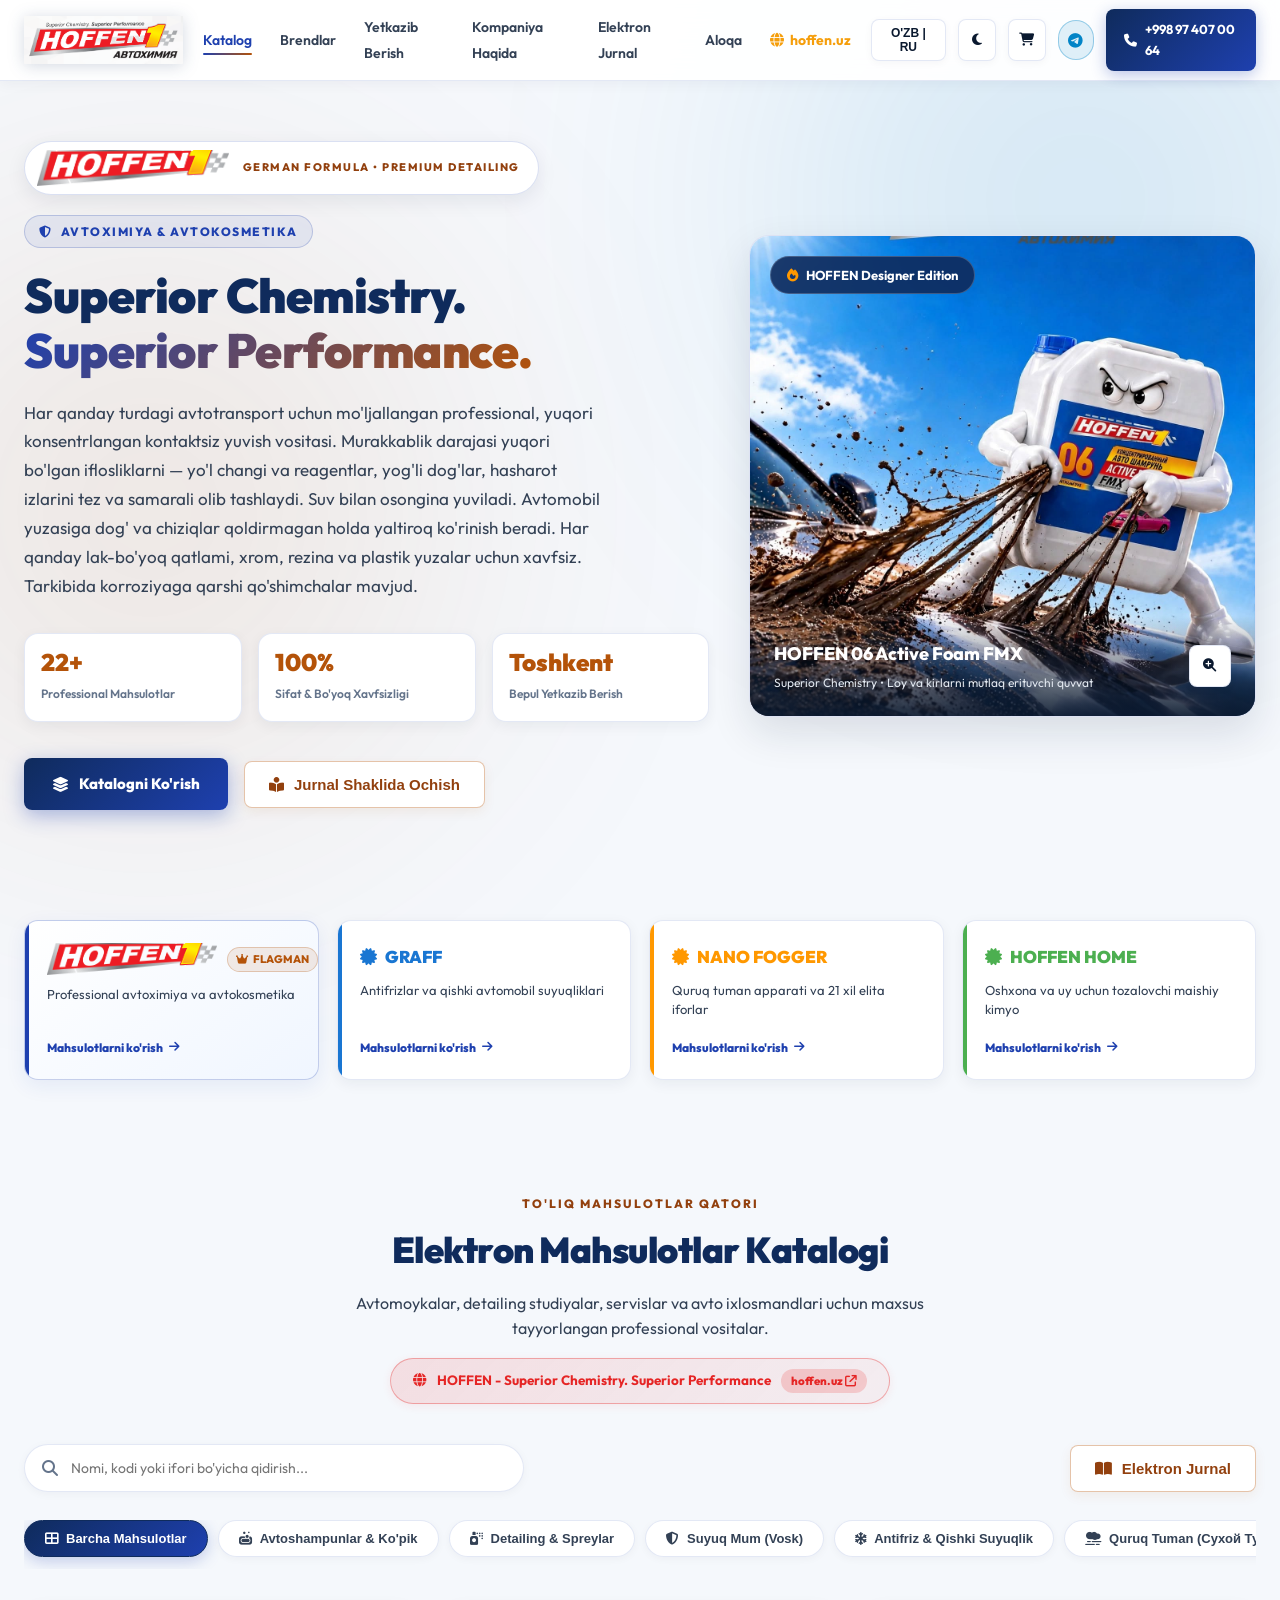
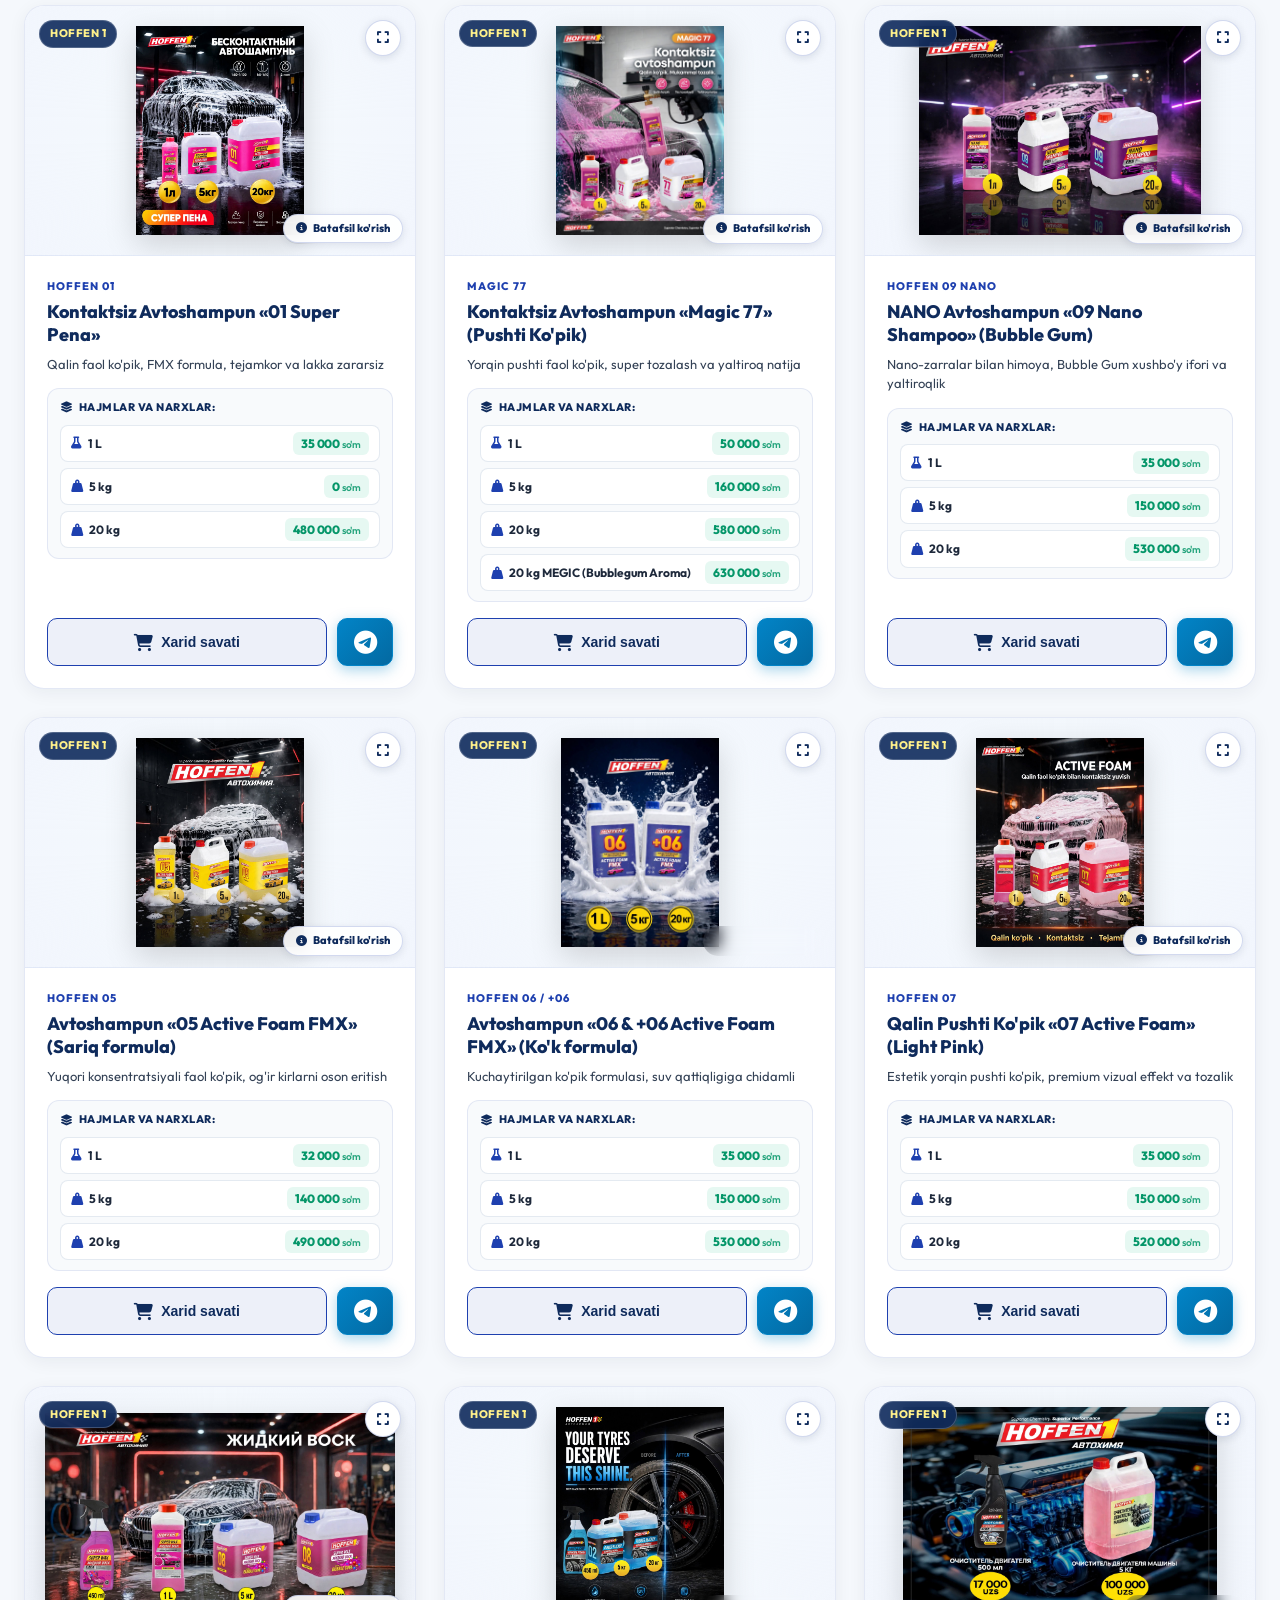
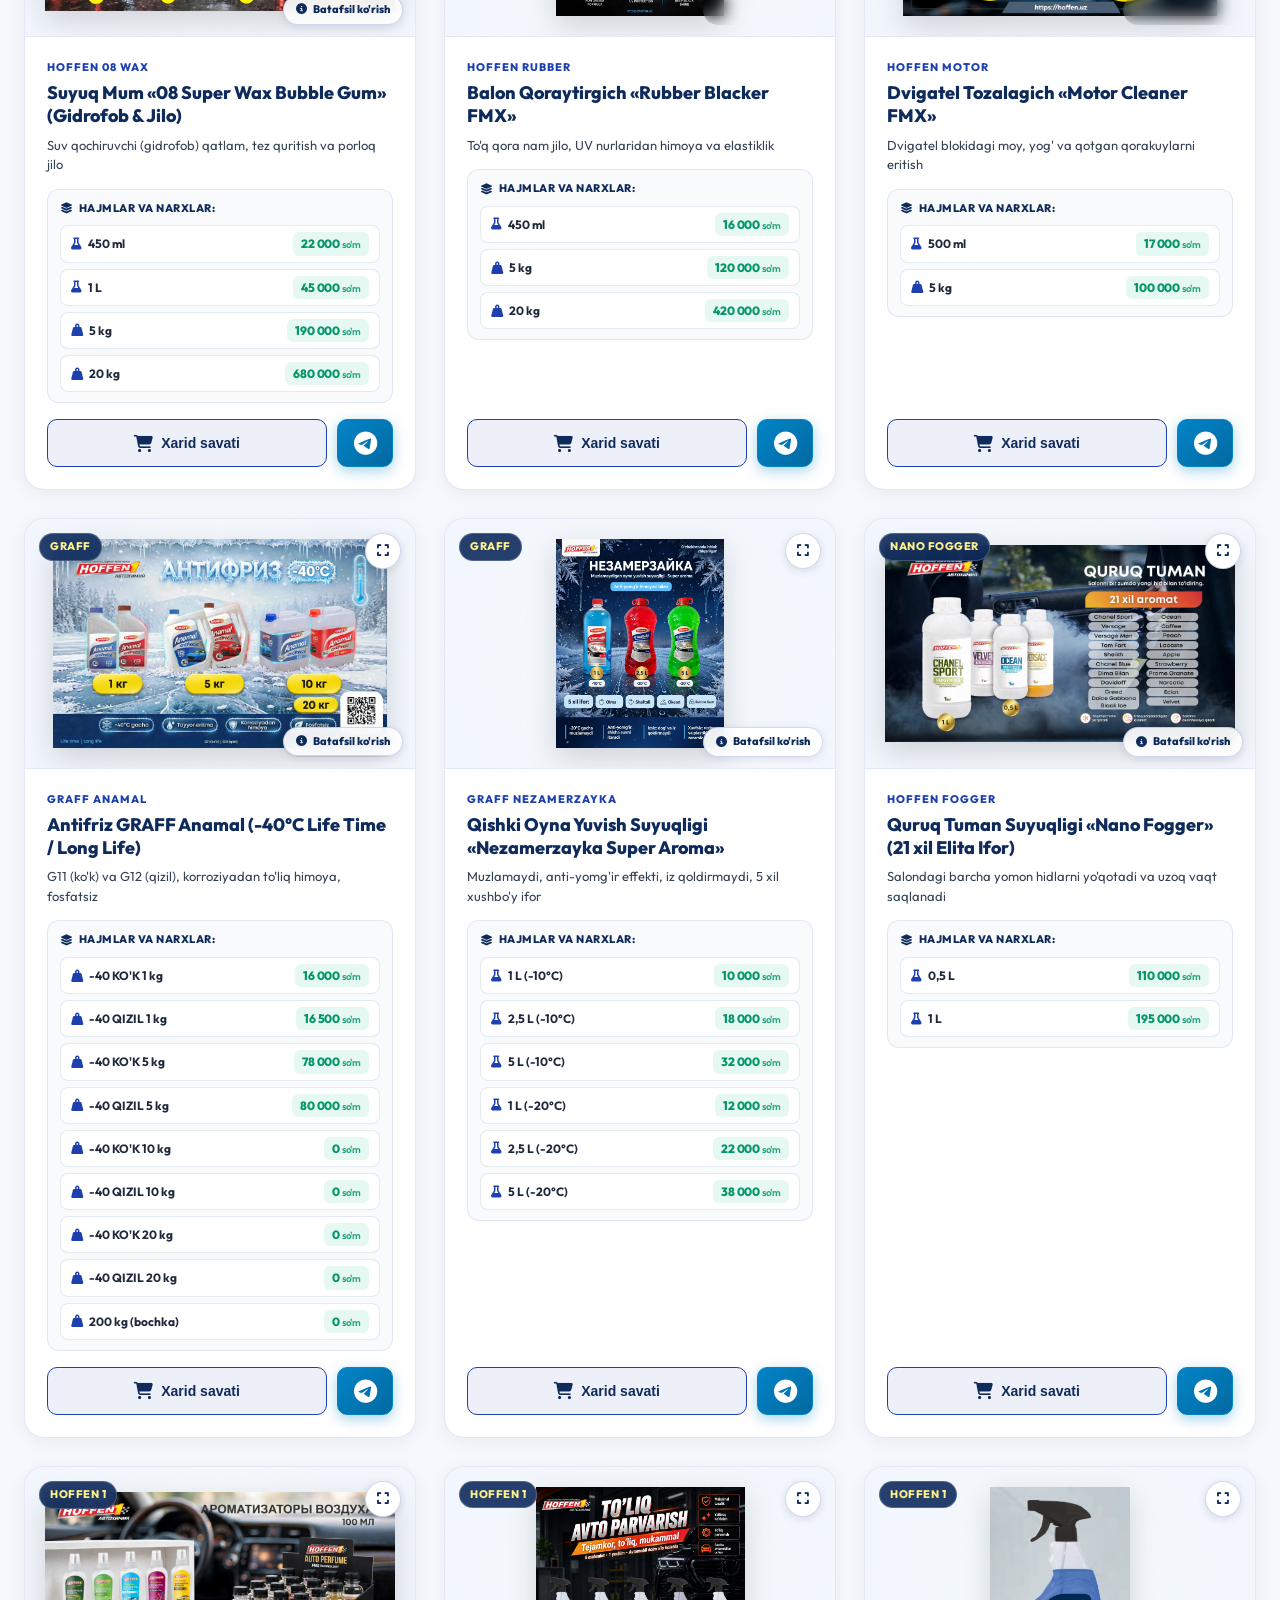
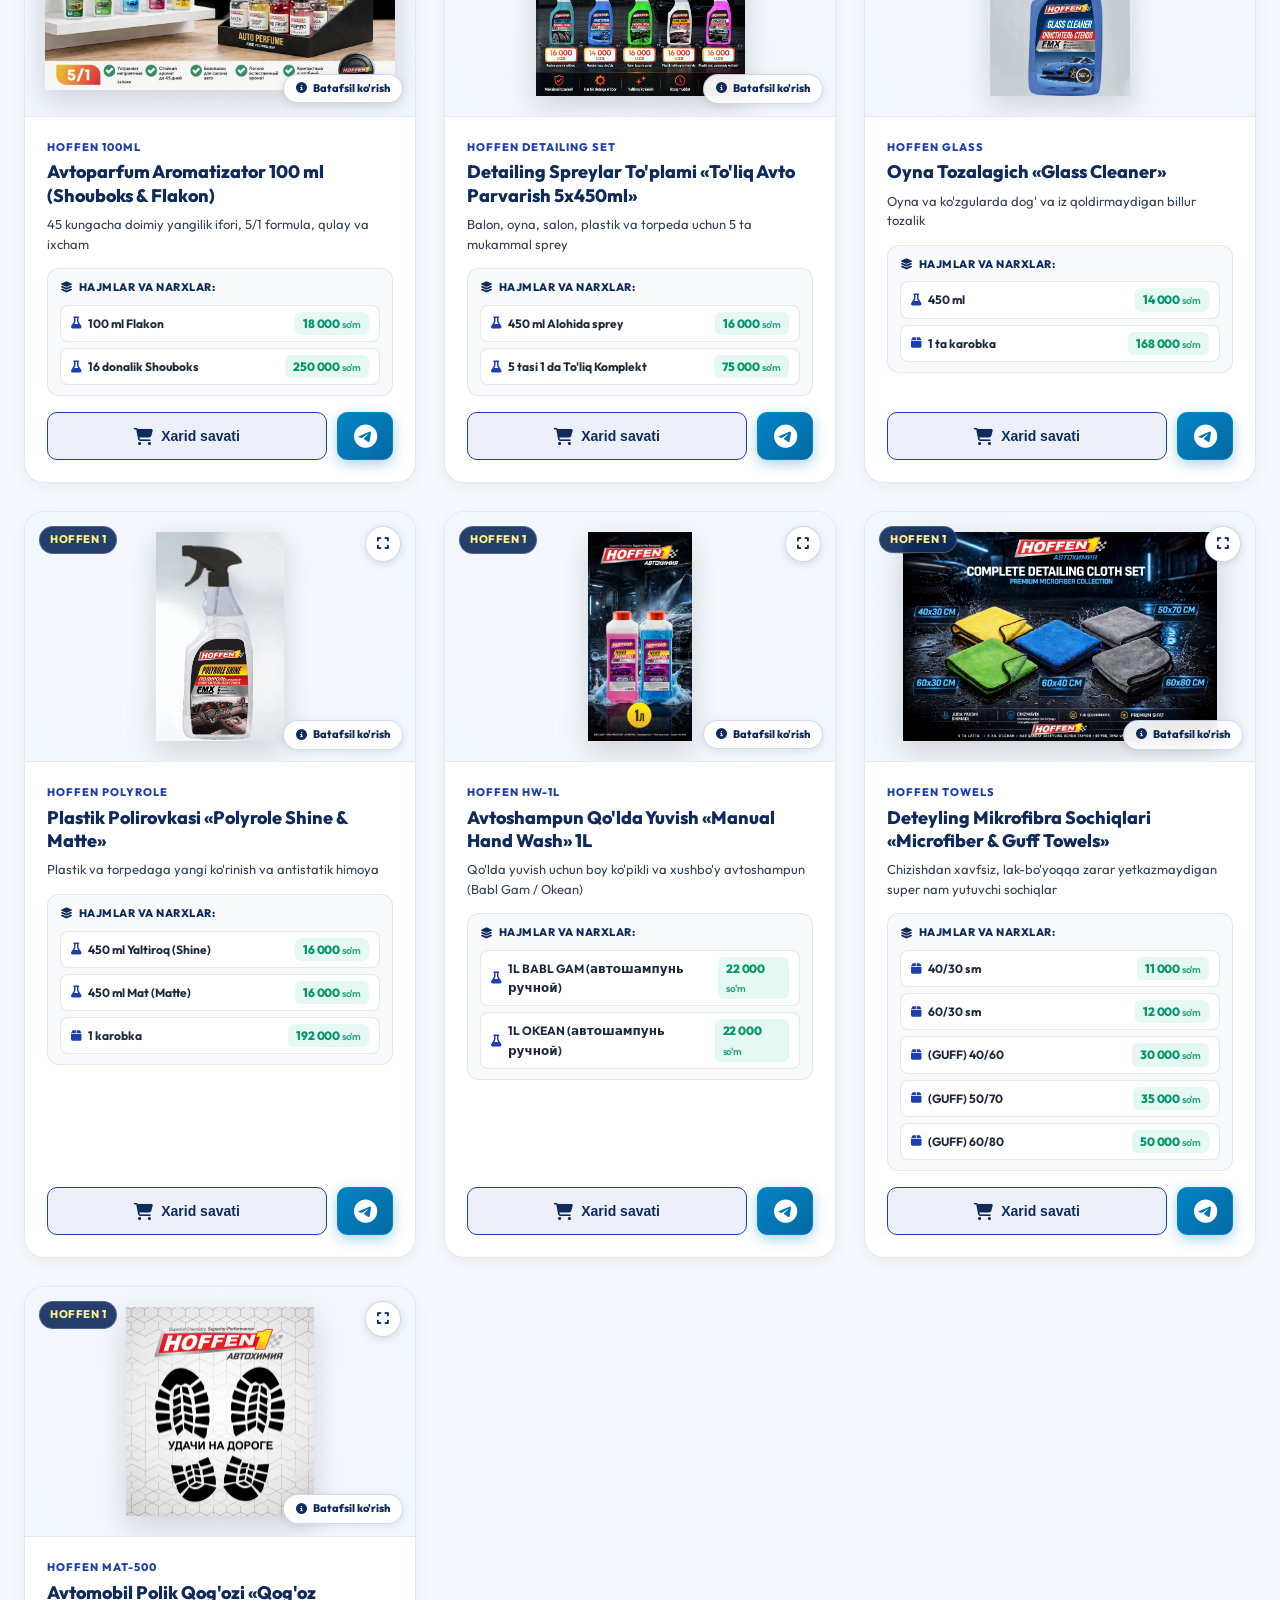
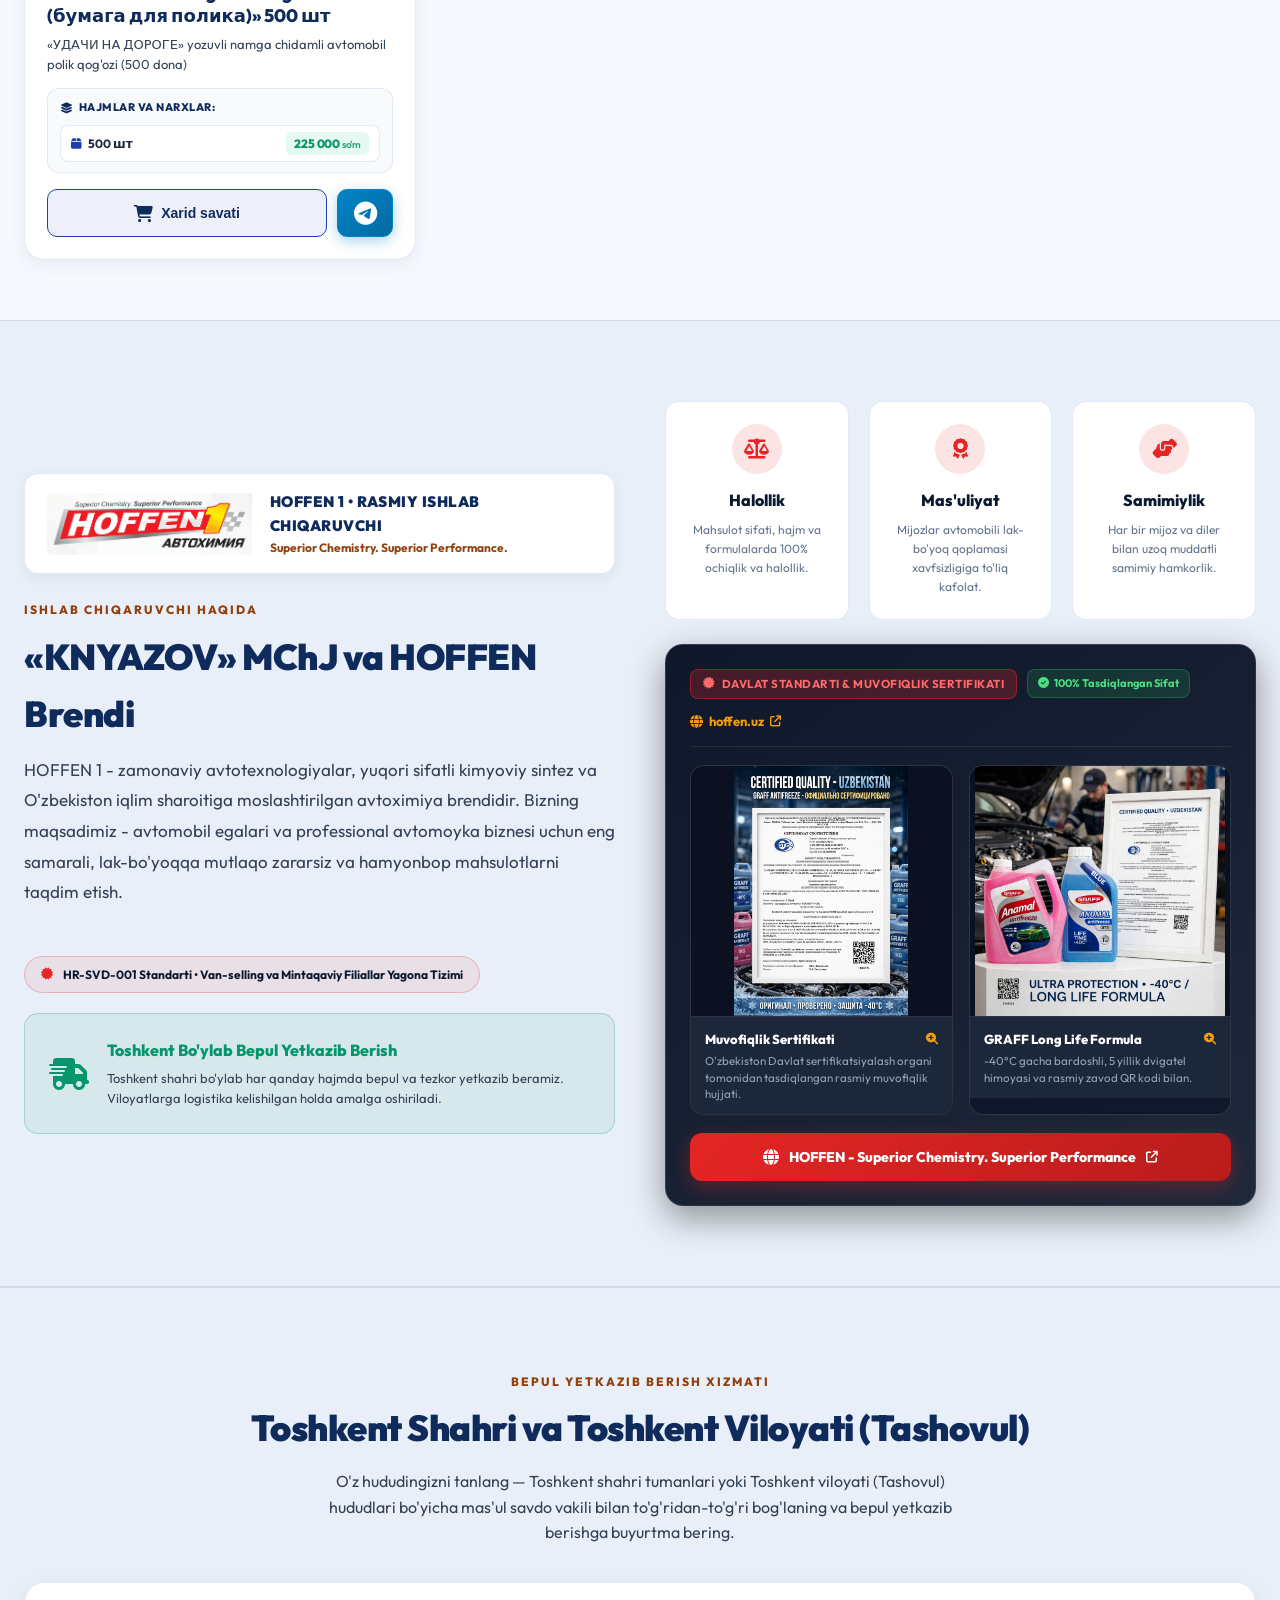
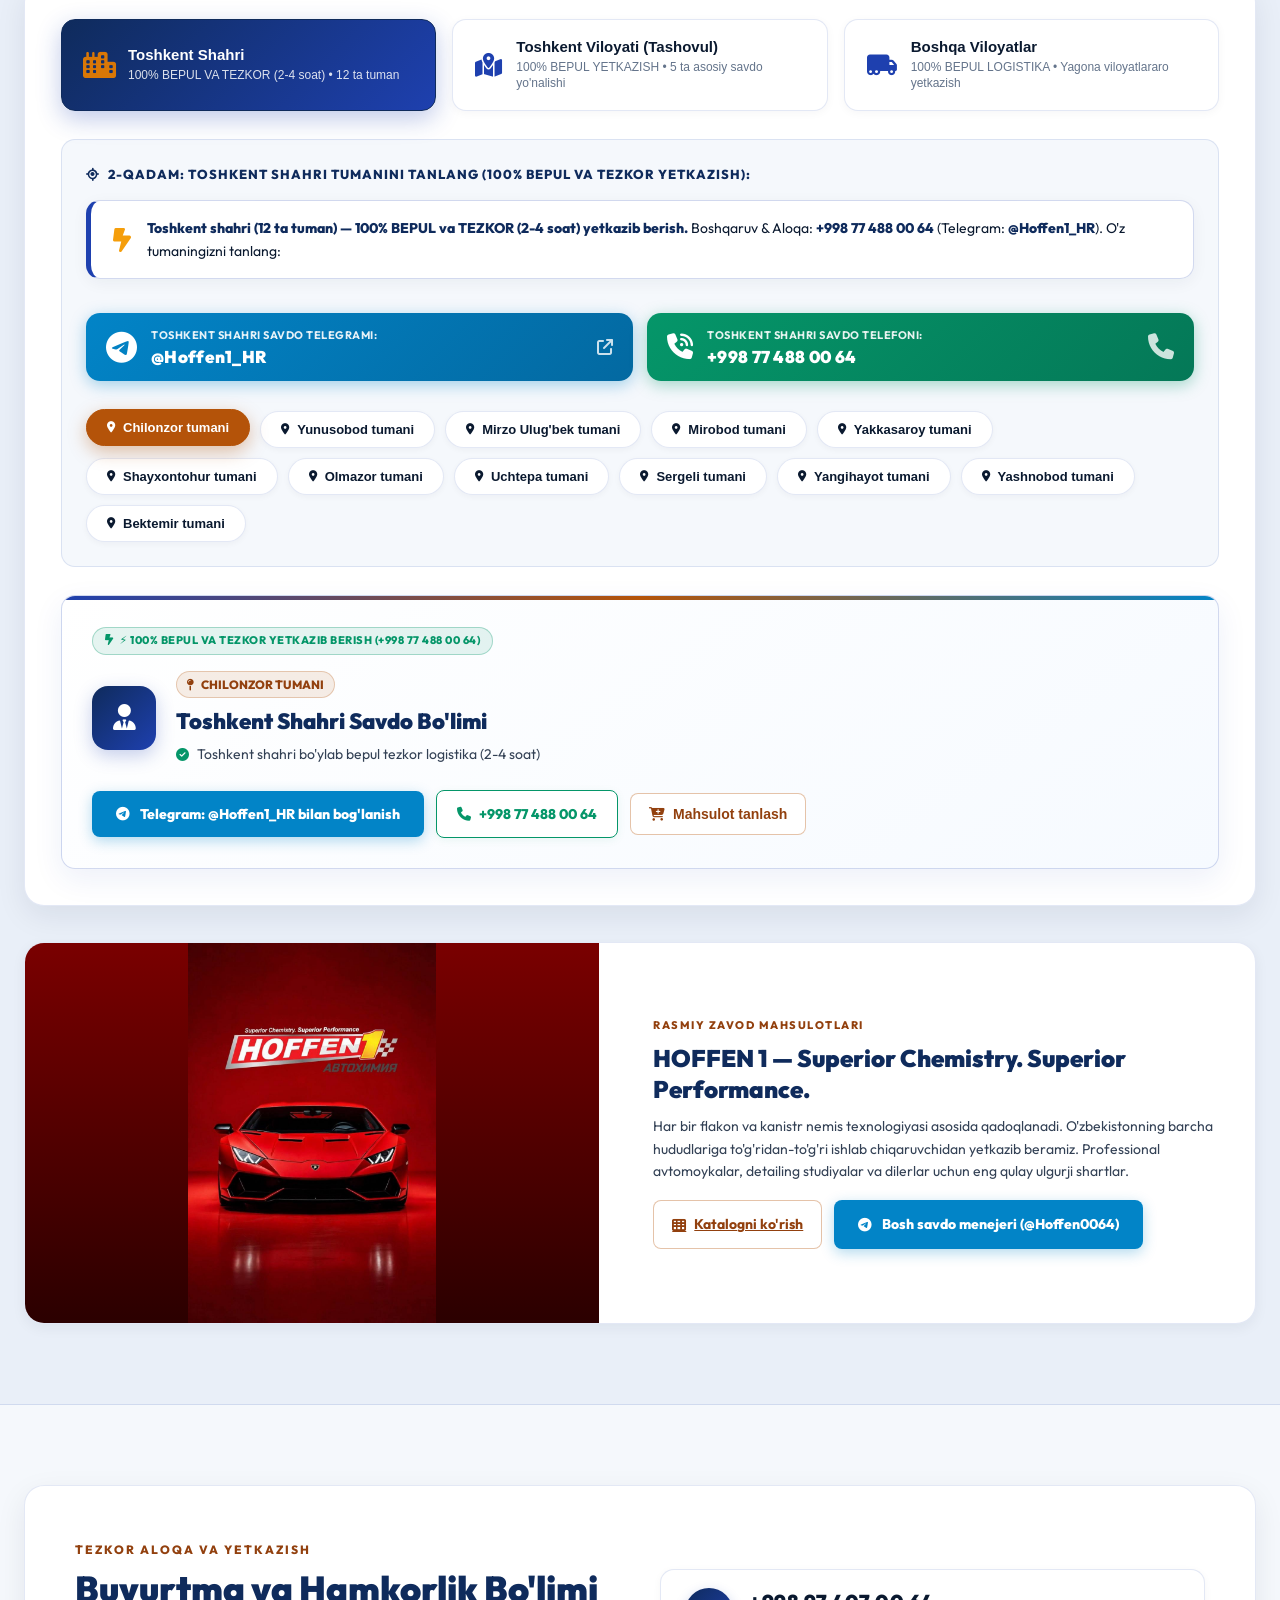
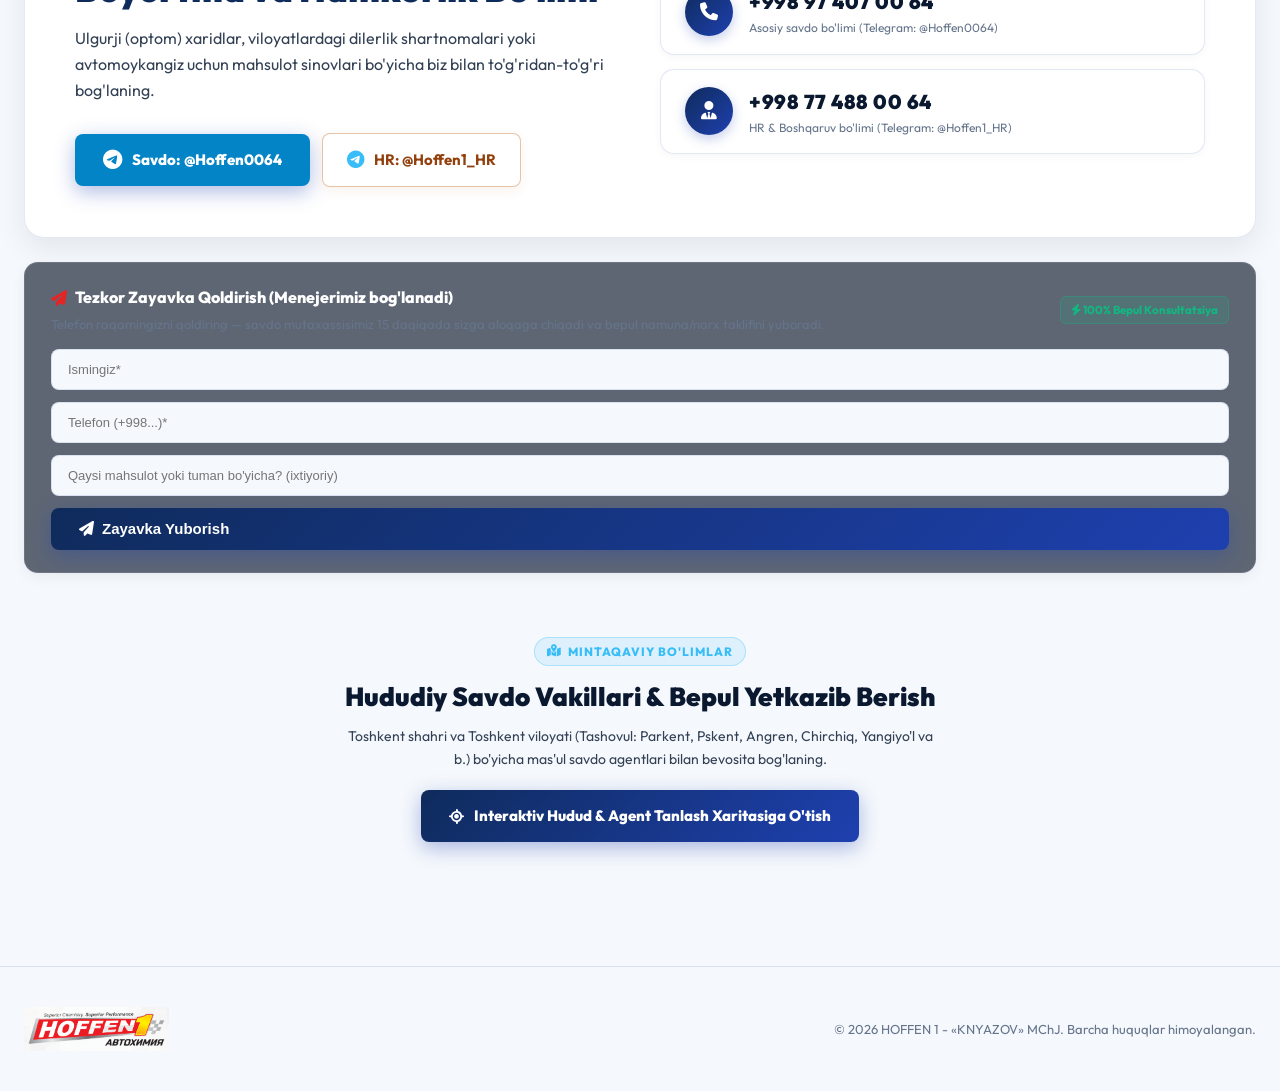
==== index.html @ ce4fcc3e "Initial commit: HOFFEN 1 Professional Avtoximiya Elektron Katalogi" ====
<!DOCTYPE html>
<html lang="uz" data-theme="light">
<head>
  <meta charset="UTF-8">
  <meta name="viewport" content="width=device-width, initial-scale=1.0">
  <title>HOFFEN 1 | Rasmiy Elektron Katalog - Avtoximiya & Detailing</title>
  <meta name="description" content="HOFFEN 1 va GRAFF professional avtoximiyalari, avtoshampunlar, detailing vositalari va aromatizatorlar rasmiy elektron katalogi. Narx-navosiz obrazets.">
  <link rel="icon" type="image/jpeg" href="assets/images/hoffen_logo_white.jpg">

  <!-- Google Fonts & Font Awesome 6 -->
  <link rel="preconnect" href="https://fonts.googleapis.com">
  <link rel="preconnect" href="https://fonts.gstatic.com" crossorigin>
  <link href="https://fonts.googleapis.com/css2?family=Outfit:wght@300;400;500;600;700;800;900&display=swap" rel="stylesheet">
  <link rel="stylesheet" href="https://cdnjs.cloudflare.com/ajax/libs/font-awesome/6.5.1/css/all.min.css">

  <!-- Custom Stylesheet -->
  <link rel="stylesheet" href="css/style.css?v=3.6">
</head>
<body>

  <!-- Background Ambient Lights -->
  <div class="ambient-glow glow-1"></div>
  <div class="ambient-glow glow-2"></div>

  <!-- ===================================================================
       HEADER & NAVIGATION
       =================================================================== -->
  <header class="main-header">
    <div class="container nav-wrap">
      
      <!-- Brand Logo (Official HOFFEN 1 Logo) -->
      <a href="#" class="brand-logo" title="HOFFEN 1 - Rasmiy Bosh Sahifa">
        <img src="assets/images/hoffen_official_logo.png" alt="HOFFEN 1 Автохимия" class="official-brand-logo-img">
      </a>

      <!-- Desktop Navigation Menu -->
      <ul class="nav-menu">
        <li><a href="#catalog" class="nav-link active" data-i18n="nav_catalog">Katalog</a></li>
        <li><a href="#brands" class="nav-link" data-i18n="nav_brands">Brendlar</a></li>
        <li><a href="#delivery" class="nav-link" data-i18n="nav_delivery">Yetkazib Berish</a></li>
        <li><a href="#company" class="nav-link" data-i18n="nav_company">Kompaniya</a></li>
        <li><a href="javascript:void(0)" class="nav-link" id="openFlipbookNavBtn" data-i18n="nav_flipbook">Elektron Jurnal</a></li>
        <li><a href="#contact" class="nav-link" data-i18n="nav_contact">Aloqa</a></li>
        <li><a href="https://hoffen.uz/" target="_blank" rel="noopener noreferrer" class="nav-link nav-link-site" title="Rasmiy Veb-Sayt"><i class="fa-solid fa-globe"></i> hoffen.uz</a></li>
      </ul>

      <!-- Action Buttons -->
      <div class="nav-actions">
        <!-- Language Switcher -->
        <button class="lang-switch-btn" id="langToggleBtn" title="Tilni almashtirish">
          O'ZB | RU
        </button>

        <!-- Theme Switcher -->
        <button class="icon-btn" id="themeToggleBtn" title="Mavzuni almashtirish">
          <i class="fa-solid fa-moon"></i>
        </button>

        <!-- Shopping Cart -->
        <button class="icon-btn" id="openCartBtn" title="Xarid savati">
          <i class="fa-solid fa-cart-shopping"></i>
          <span class="badge-count" id="cartBadge" style="display: none;">0</span>
        </button>

        <!-- Direct Telegram Quick Chat -->
        <a href="https://t.me/Hoffen0064" target="_blank" class="nav-admin-link" id="headerTgLink" style="background: rgba(2, 132, 199, 0.12); border-color: rgba(2, 132, 199, 0.35); color: #0284c7;" title="Telegram: @Hoffen0064">
          <i class="fa-brands fa-telegram"></i>
        </a>

        <!-- Quick Call Button -->
        <a href="tel:+998974070064" class="cta-btn-sm" id="headerPhoneLink">
          <i class="fa-solid fa-phone"></i>
          <span>+998 97 407 00 64</span>
        </a>
      </div>

    </div>
  </header>

  <!-- ===================================================================
       HERO SHOWCASE SECTION
       =================================================================== -->
  <section class="hero-section">
    <div class="container hero-grid">
      
      <!-- Left Content -->
      <div class="hero-content">
        <!-- Flagship Brand Logo Spotlight (HOFFEN 1 First) -->
        <div class="hero-brand-spotlight">
          <img src="assets/images/hoffen_pure_badge.png" alt="HOFFEN 1" class="hero-brand-badge-img">
          <span class="hero-brand-pill">GERMAN FORMULA &bull; PREMIUM DETAILING</span>
        </div>

        <div class="hero-tag">
          <i class="fa-solid fa-shield-halved"></i>
          <span data-i18n="hero_tag">Avtoximiya & Avtokosmetika</span>
        </div>
        <h1 class="hero-title">
          <span data-i18n="hero_title_1">Superior Chemistry.</span><br>
          <span class="text-gradient" data-i18n="hero_title_2">Superior Performance.</span>
        </h1>
        <p class="hero-desc" data-i18n="hero_desc">
          Har qanday turdagi avtotransport uchun mo'ljallangan professional, yuqori konsentrlangan kontaktsiz yuvish vositasi. Murakkablik darajasi yuqori bo'lgan iflosliklarni — yo'l changi va reagentlar, yog'li dog'lar, hasharot izlarini tez va samarali olib tashlaydi. Suv bilan osongina yuviladi. Avtomobil yuzasiga dog' va chiziqlar qoldirmagan holda yaltiroq ko'rinish beradi. Har qanday lak-bo'yoq qatlami, xrom, rezina va plastik yuzalar uchun xavfsiz. Tarkibida korroziyaga qarshi qo'shimchalar mavjud.
        </p>

        <!-- Hero Stats -->
        <div class="hero-stats">
          <div class="stat-card">
            <span class="stat-num" data-i18n="stat_1_num">22+</span>
            <span class="stat-label" data-i18n="stat_1_label">Professional Mahsulotlar</span>
          </div>
          <div class="stat-card">
            <span class="stat-num" data-i18n="stat_2_num">100%</span>
            <span class="stat-label" data-i18n="stat_2_label">Sifat & Bo'yoq Xavfsizligi</span>
          </div>
          <div class="stat-card">
            <span class="stat-num" data-i18n="stat_3_num">Toshkent</span>
            <span class="stat-label" data-i18n="stat_3_label">Bepul Yetkazib Berish</span>
          </div>
        </div>

        <!-- Hero Actions -->
        <div class="hero-actions">
          <a href="#catalog" class="btn-primary">
            <i class="fa-solid fa-layer-group"></i>
            <span data-i18n="btn_explore">Katalogni Ko'rish</span>
          </a>
          <button class="btn-secondary" id="openFlipbookHeroBtn">
            <i class="fa-solid fa-book-open-reader"></i>
            <span data-i18n="btn_flipbook">Jurnal Shaklida Ochish</span>
          </button>
        </div>
      </div>

      <!-- Right 3D Visual Stage (505 Designer Edition: HOFFEN loylarni tortib turgan flagman) -->
      <div class="hero-stage" onclick="openDetailModal('shampoo-06-active-foam')" style="cursor: pointer;" title="HOFFEN 06 Active Foam - Batafsil ko'rish">
        <span class="hero-stage-badge">
          <i class="fa-solid fa-fire" style="color: #ff9800;"></i> HOFFEN Designer Edition
        </span>
        <img src="assets/images/hoffen_hero_designer_505.jpg" alt="HOFFEN 06 Active Foam - Loy va Kirlarni Tortuvchi Kuch" class="hero-stage-img">
        <div class="hero-stage-bottom">
          <div>
            <div class="stage-title" data-i18n="stage_title">HOFFEN 06 Active Foam FMX</div>
            <div class="stage-sub" data-i18n="stage_sub">Superior Chemistry • Loy va kirlarni mutlaq erituvchi quvvat</div>
          </div>
          <button class="icon-btn" onclick="event.stopPropagation(); openDetailModal('shampoo-06-active-foam')" title="Ko'rish">
            <i class="fa-solid fa-magnifying-glass-plus"></i>
          </button>
        </div>
      </div>

    </div>
  </section>

  <!-- ===================================================================
       SUB-BRANDS / ECOSYSTEM SECTION
       =================================================================== -->
  <section class="brands-section" id="brands">
    <div class="container">
      <div class="brands-grid" id="brandsGrid">
        <!-- Injected via JavaScript -->
      </div>
    </div>
  </section>

  <!-- ===================================================================
       CATALOG SECTION (SEARCH, FILTERS & CARDS)
       =================================================================== -->
  <section class="catalog-section" id="catalog">
    <div class="container">
      
      <!-- Section Heading -->
      <div class="section-head">
        <span class="section-tag" data-i18n="section_catalog_tag">To'liq Mahsulotlar Qatori</span>
        <h2 class="section-title" data-i18n="section_catalog_title">Elektron Mahsulotlar Katalogi</h2>
        <p class="section-desc" data-i18n="section_catalog_desc">
          Avtomoykalar, detailing studiyalar, servislar va avto ixlosmandlari uchun maxsus tayyorlangan professional vositalar.
        </p>
        <div style="margin-top: 16px;">
          <a href="https://hoffen.uz/" target="_blank" rel="noopener noreferrer" class="catalog-brand-site-btn" title="HOFFEN Rasmiy Veb-Saytiga o'tish">
            <i class="fa-solid fa-globe"></i>
            <span>HOFFEN - Superior Chemistry. Superior Performance</span>
            <span class="site-tag-pill">hoffen.uz <i class="fa-solid fa-arrow-up-right-from-square"></i></span>
          </a>
        </div>
      </div>

      <!-- Search & Controls Toolbar -->
      <div class="catalog-toolbar">
        <div class="search-wrap">
          <i class="fa-solid fa-magnifying-glass search-icon"></i>
          <input type="text" id="searchInput" class="search-input" placeholder="Mahsulot nomi, kodi yoki ifori bo'yicha qidirish...">
          <button id="searchClear" class="search-clear"><i class="fa-solid fa-xmark"></i></button>
        </div>
        
        <div class="toolbar-actions">
          <button class="btn-secondary" onclick="document.getElementById('openFlipbookHeroBtn').click()">
            <i class="fa-solid fa-book-open"></i>
            <span data-i18n="nav_flipbook">Elektron Jurnal</span>
          </button>
        </div>
      </div>

      <!-- Category Filter Pills -->
      <div class="categories-wrap" id="categoriesWrap">
        <!-- Injected via JavaScript -->
      </div>

      <!-- Product Cards Grid -->
      <div class="products-grid" id="productsGrid">
        <!-- Injected via JavaScript -->
      </div>

    </div>
  </section>

  <!-- ===================================================================
       ABOUT COMPANY & VALUES
       =================================================================== -->
  <section class="company-section" id="company">
    <div class="container">
      <div class="company-grid">
        
        <!-- Left Text -->
        <div>
          <!-- Official Manufacturer Emblem Banner -->
          <div class="company-logo-showcase" style="margin-bottom: 22px; background: #ffffff; padding: 16px 22px; border-radius: var(--radius-md); border: 1.5px solid var(--border-color); display: flex; align-items: center; gap: 18px; box-shadow: var(--shadow-sm);">
            <img src="assets/images/hoffen_official_logo.png" alt="HOFFEN 1 Official Logo" style="height: 62px; width: auto; object-fit: contain;">
            <div>
              <div style="font-size: 15px; font-weight: 900; color: var(--accent-blue-deep); letter-spacing: 0.5px;">HOFFEN 1 • RASMIY ISHLAB CHIQARUVCHI</div>
              <div style="font-size: 12px; color: var(--accent-brown); font-weight: 700;">Superior Chemistry. Superior Performance.</div>
            </div>
          </div>

          <span class="section-tag" data-i18n="company_tag">Ishlab Chiqaruvchi Haqida</span>
          <h2 class="section-title" data-i18n="company_title">«KNYAZOV» MChJ va HOFFEN Brendi</h2>
          <p class="company-lead" data-i18n="company_lead">
            HOFFEN 1 - zamonaviy nemis va xalqaro kimyo formulalari (FMX Technology) asosida O'zbekistonda ishlab chiqariluvchi professional avtoximiya va avtokosmetika brendidir. Bosh direktor Knyazov R.Sh. boshchiligidagi jamoamiz Respublika bo'yicha yagona Van-selling va sifat standarti (HR-SVD-001) asosida barcha viloyat filiallarida faoliyat yuritadi.
          </p>
          
          <div class="company-standard-badge">
            <i class="fa-solid fa-certificate"></i>
            <span>HR-SVD-001 Standarti • Van-selling va Mintaqaviy Filiallar Yagona Tizimi</span>
          </div>

          <div class="delivery-box" style="margin-top: 20px;">
            <i class="fa-solid fa-truck-fast delivery-icon"></i>
            <div class="delivery-text">
              <h4 data-i18n="delivery_title">Toshkent Bo'ylab Bepul Yetkazib Berish</h4>
              <p data-i18n="delivery_desc">Toshkent shahri bo'ylab har qanday hajmda bepul va tezkor yetkazib beramiz. Viloyatlarga mintaqaviy filiallar va maxsus marshrutlar orqali yetkaziladi.</p>
            </div>
          </div>
        </div>

        <!-- Right Values & Authentic User Photos -->
        <div>
          <div class="values-grid">
            <div class="value-card">
              <div class="value-icon"><i class="fa-solid fa-scale-balanced"></i></div>
              <h3 class="value-title">Halollik</h3>
              <p class="value-desc">Mahsulot sifati, hajm va formulalarda 100% ochiqlik va halollik.</p>
            </div>
            <div class="value-card">
              <div class="value-icon"><i class="fa-solid fa-award"></i></div>
              <h3 class="value-title">Mas'uliyat</h3>
              <p class="value-desc">Mijozlar avtomobili lak-bo'yoq qoplamasi xavfsizligiga to'liq kafolat.</p>
            </div>
            <div class="value-card">
              <div class="value-icon"><i class="fa-solid fa-handshake-angle"></i></div>
              <h3 class="value-title">Samimiylik</h3>
              <p class="value-desc">Har bir mijoz va diler bilan uzoq muddatli samimiy hamkorlik.</p>
            </div>
          </div>

          <!-- Rasmiy Muvofiqlik Sertifikati va Antifriz Showcase Bloki (07-papka) -->
          <div class="hoffen-cert-showcase-card">
            <div style="display: flex; align-items: center; justify-content: space-between; flex-wrap: wrap; gap: 12px; margin-bottom: 18px; border-bottom: 1px solid rgba(255,255,255,0.08); padding-bottom: 14px;">
              <div style="display: flex; align-items: center; gap: 10px; flex-wrap: wrap;">
                <span style="display: inline-flex; align-items: center; gap: 6px; padding: 5px 12px; background: rgba(229,37,37,0.25); border: 1px solid rgba(229,37,37,0.5); color: #ff6b6b; font-size: 11.5px; font-weight: 700; border-radius: 8px; text-transform: uppercase; letter-spacing: 0.5px;">
                  <i class="fa-solid fa-certificate"></i> Davlat Standarti & Muvofiqlik Sertifikati
                </span>
                <span style="display: inline-flex; align-items: center; gap: 5px; padding: 5px 10px; background: rgba(34,197,94,0.15); border: 1px solid rgba(34,197,94,0.3); color: #4ade80; font-size: 11px; font-weight: 700; border-radius: 8px;">
                  <i class="fa-solid fa-circle-check"></i> 100% Tasdiqlangan Sifat
                </span>
              </div>
              <a href="https://hoffen.uz/" target="_blank" rel="noopener noreferrer" style="display: inline-flex; align-items: center; gap: 6px; color: var(--accent-yellow); font-size: 13px; font-weight: 700; text-decoration: none;">
                <i class="fa-solid fa-globe"></i> hoffen.uz <i class="fa-solid fa-arrow-up-right-from-square" style="font-size: 11px;"></i>
              </a>
            </div>

            <!-- Ikki Rasmli Grid (Sertifikat va Antifriz) -->
            <div style="display: grid; grid-template-columns: repeat(auto-fit, minmax(200px, 1fr)); gap: 16px;">
              <!-- 1. O'zbekiston Muvofiqlik Sertifikati -->
              <div class="cert-img-card" onclick="openImageLightbox('assets/images/uzbekistan_conformity_certificate_07.jpg', 'O\'zbekiston Muvofiqlik Sertifikati — HOFFEN & GRAFF')" title="Kattalashtirib ko'rish uchun bosing">
                <div style="height: 250px; overflow: hidden; display: flex; align-items: center; justify-content: center; background: #0b1120;">
                  <img src="assets/images/uzbekistan_conformity_certificate_07.jpg" alt="Uzbekistan Conformity Certificate" style="width: 100%; height: 100%; object-fit: contain; transition: transform 0.3s ease;">
                </div>
                <div style="padding: 12px 14px; background: rgba(30,41,59,0.95); border-top: 1px solid rgba(255,255,255,0.06);">
                  <div style="font-size: 13px; font-weight: 800; color: #ffffff; display: flex; align-items: center; justify-content: space-between;">
                    <span>Muvofiqlik Sertifikati</span>
                    <i class="fa-solid fa-magnifying-glass-plus" style="color: var(--accent-yellow); font-size: 12px;"></i>
                  </div>
                  <p style="font-size: 11.5px; color: #94a3b8; margin: 4px 0 0 0; line-height: 1.4;">
                    O'zbekiston Davlat sertifikatsiyalash organi tomonidan tasdiqlangan rasmiy muvofiqlik hujjati.
                  </p>
                </div>
              </div>

              <!-- 2. Antifriz GRAFF Anamal Long Life -->
              <div class="cert-img-card" onclick="openImageLightbox('assets/images/antifreeze_long_life_07.jpg', 'Antifriz GRAFF Anamal Long Life — Formula va QR Kod')" title="Kattalashtirib ko'rish uchun bosing">
                <div style="height: 250px; overflow: hidden; display: flex; align-items: center; justify-content: center; background: #0b1120;">
                  <img src="assets/images/antifreeze_long_life_07.jpg" alt="Antifriz GRAFF Anamal Long Life Formula" style="width: 100%; height: 100%; object-fit: contain; transition: transform 0.3s ease;">
                </div>
                <div style="padding: 12px 14px; background: rgba(30,41,59,0.95); border-top: 1px solid rgba(255,255,255,0.06);">
                  <div style="font-size: 13px; font-weight: 800; color: #ffffff; display: flex; align-items: center; justify-content: space-between;">
                    <span>GRAFF Long Life Formula</span>
                    <i class="fa-solid fa-magnifying-glass-plus" style="color: var(--accent-yellow); font-size: 12px;"></i>
                  </div>
                  <p style="font-size: 11.5px; color: #94a3b8; margin: 4px 0 0 0; line-height: 1.4;">
                    -40°C gacha bardoshli, 5 yillik dvigatel himoyasi va rasmiy zavod QR kodi bilan.
                  </p>
                </div>
              </div>
            </div>

            <!-- Rasmiy Sayt Havolasi -->
            <div style="margin-top: 18px; text-align: center;">
              <a href="https://hoffen.uz/" target="_blank" rel="noopener noreferrer" style="display: inline-flex; align-items: center; justify-content: center; gap: 10px; width: 100%; padding: 13px 20px; background: linear-gradient(135deg, #e52525 0%, #b91c1c 100%); color: #ffffff; font-size: 14px; font-weight: 800; border-radius: 12px; text-decoration: none; box-shadow: 0 6px 20px rgba(229,37,37,0.35); transition: all 0.3s ease;">
                <i class="fa-solid fa-globe" style="font-size: 16px;"></i>
                <span>HOFFEN - Superior Chemistry. Superior Performance</span>
                <i class="fa-solid fa-arrow-up-right-from-square" style="font-size: 12px;"></i>
              </a>
            </div>
          </div>
        </div>

      </div>
    </div>
  </section>

  <!-- ===================================================================
       BEPUL YETKAZIB BERISH & HUDUDLAR KETMA-KETLIGI (DELIVERY LOCATION SELECTOR)
       =================================================================== -->
  <section class="delivery-location-section" id="delivery">
    <div class="container">
      <div class="section-head" style="text-align: center; max-width: 820px; margin: 0 auto 36px auto;">
        <span class="section-tag" data-i18n="delivery_section_tag">
          <i class="fa-solid fa-truck-fast"></i> Bepul Yetkazib Berish Xizmati
        </span>
        <h2 class="section-title" data-i18n="delivery_section_title">
          Toshkent Shahri va Toshkent Viloyati (Tashovul)
        </h2>
        <p class="section-desc" data-i18n="delivery_section_desc">
          O'z hududingizni tanlang — Toshkent shahri tumanlari yoki Toshkent viloyati (Tashovul) hududlari bo'yicha mas'ul savdo vakili bilan to'g'ridan-to'g'ri bog'laning va bepul yetkazib berishga buyurtma bering.
        </p>
      </div>

      <!-- Interactive 3-Step Location & Agent Selector -->
      <div class="delivery-interactive-card">
        <!-- 1-Qadam: Mintaqa tanlash Tablari -->
        <div class="delivery-tabs" id="deliveryTabs">
          <button type="button" class="delivery-tab-btn active" data-region="tashkent_city">
            <i class="fa-solid fa-city"></i>
            <div>
              <span class="tab-main-title">Toshkent Shahri</span>
              <span class="tab-sub-title">100% BEPUL VA TEZKOR (2-4 soat) • 12 ta tuman</span>
            </div>
          </button>

          <button type="button" class="delivery-tab-btn" data-region="tashkent_region">
            <i class="fa-solid fa-map-location-dot"></i>
            <div>
              <span class="tab-main-title">Toshkent Viloyati (Tashovul)</span>
              <span class="tab-sub-title">100% BEPUL YETKAZISH • 5 ta asosiy savdo yo'nalishi</span>
            </div>
          </button>

          <button type="button" class="delivery-tab-btn" data-region="other_regions">
            <i class="fa-solid fa-truck-moving"></i>
            <div>
              <span class="tab-main-title">Boshqa Viloyatlar</span>
              <span class="tab-sub-title">100% BEPUL LOGISTIKA • Yagona viloyatlararo yetkazish</span>
            </div>
          </button>
        </div>

        <!-- 2-Qadam: Tuman / Hudud tanlash chipslari -->
        <div class="district-selection-wrap">
          <div class="district-step-title">
            <i class="fa-solid fa-location-crosshairs"></i>
            <span id="districtStepTitle">2-Qadam: Tuman yoki Shaharni tanlang:</span>
          </div>
          <div class="district-chips-grid" id="districtChipsGrid">
            <!-- Dynamic chips injected via JS (Chilonzor, Yunusobod... / Parkent, Pskent, Angren...) -->
          </div>
        </div>

        <!-- 3-Qadam: Tanlangan hudud va mas'ul savdo agenti kartasi -->
        <div class="district-result-panel" id="districtResultPanel">
          <!-- Dynamic agent card injected via JS -->
        </div>
      </div>

      <!-- HOFFEN 1 Flagman Showcase Banner (01 Papkadagi Yangi Rasmiy Rasm) -->
      <div class="lineup-showcase-card">
        <div style="background: linear-gradient(180deg, #7a0000 0%, #2b0000 100%); display: flex; align-items: center; justify-content: center; height: 100%; min-height: 360px; overflow: hidden; cursor: pointer;" onclick="openImageLightbox('assets/images/hoffen_lamborghini_flagship_01.jpg', 'HOFFEN 1 — Superior Chemistry. Superior Performance')" title="Kattalashtirib ko'rish">
          <img src="assets/images/hoffen_lamborghini_flagship_01.jpg" alt="HOFFEN 1 Flagman — Superior Chemistry. Superior Performance" style="max-height: 380px; width: auto; max-width: 100%; object-fit: contain; transition: transform 0.3s ease;">
        </div>
        <div class="lineup-showcase-info">
          <span class="lineup-showcase-tag">Rasmiy Zavod Mahsulotlari</span>
          <h3 class="lineup-showcase-title">HOFFEN 1 — Superior Chemistry. Superior Performance.</h3>
          <p class="lineup-showcase-desc">
            Har bir flakon va kanistr nemis texnologiyasi asosida qadoqlanadi. O'zbekistonning barcha hududlariga to'g'ridan-to'g'ri ishlab chiqaruvchidan yetkazib beramiz. Professional avtomoykalar, detailing studiyalar va dilerlar uchun eng qulay ulgurji shartlar.
          </p>
          <div style="display: flex; gap: 12px; flex-wrap: wrap;">
            <a href="#catalog" class="agent-btn-catalog">
              <i class="fa-solid fa-table-cells"></i> Katalogni ko'rish
            </a>
            <a href="https://t.me/Hoffen0064" target="_blank" class="agent-btn-tg">
              <i class="fa-brands fa-telegram"></i> Bosh savdo menejeri (@Hoffen0064)
            </a>
          </div>
        </div>
      </div>

    </div>
  </section>

  <!-- ===================================================================
       CONTACT & ORDER DESK
       =================================================================== -->
  <section class="contact-section" id="contact">
    <div class="container">
      <div class="contact-card">
        
        <div>
          <span class="section-tag" data-i18n="contact_tag">Tezkor Aloqa va Yetkazish</span>
          <h2 class="contact-title" data-i18n="contact_title">Buyurtma va Hamkorlik Bo'limi</h2>
          <p class="contact-desc" data-i18n="contact_desc">
            Ulgurji (optom) xaridlar, viloyatlardagi dilerlik shartnomalari yoki avtomoykangiz uchun mahsulot sinovlari bo'yicha biz bilan to'g'ridan-to'g'ri bog'laning.
          </p>

          <div class="hero-actions" style="display: flex; gap: 12px; flex-wrap: wrap;">
            <a href="https://t.me/Hoffen0064" target="_blank" class="btn-primary" id="headSalesTgBtn" style="background: #0284c7;">
              <i class="fa-brands fa-telegram" style="font-size: 20px;"></i>
              <span id="headSalesTgText">Savdo: @Hoffen0064</span>
            </a>
            <a href="https://t.me/Hoffen1_HR" target="_blank" class="btn-secondary" id="hrTgBtn">
              <i class="fa-brands fa-telegram" style="font-size: 18px; color: #38bdf8;"></i>
              <span id="hrTgText">HR: @Hoffen1_HR</span>
            </a>
          </div>
        </div>

        <!-- Central Phone numbers list -->
        <div class="phone-list" id="mainPhoneList">
          <a href="tel:+998974070064" class="phone-item" id="headPhoneLink">
            <div class="phone-icon-box"><i class="fa-solid fa-phone"></i></div>
            <div>
              <div class="phone-num" id="headPhoneVal">+998 97 407 00 64</div>
              <div class="phone-tag" id="headPhoneTag">Asosiy savdo bo'limi (Telegram: @Hoffen0064)</div>
            </div>
          </a>

          <a href="tel:+998774880064" class="phone-item" id="hrPhoneLink">
            <div class="phone-icon-box"><i class="fa-solid fa-user-tie"></i></div>
            <div>
              <div class="phone-num" id="hrPhoneVal">+998 77 488 00 64</div>
              <div class="phone-tag" id="hrPhoneTag">HR & Boshqaruv bo'limi (Telegram: @Hoffen1_HR)</div>
            </div>
          </a>
        </div>

      </div>

      <!-- Tezkor Zayavka Qoldirish Formasi -->
      <div class="quick-inquiry-box" style="margin-top: 24px; background: rgba(30, 41, 59, 0.7); border: 1.5px solid rgba(255, 255, 255, 0.1); border-radius: var(--radius-md); padding: 22px 26px; box-shadow: var(--shadow-sm);">
        <div style="display: flex; align-items: center; justify-content: space-between; flex-wrap: wrap; gap: 10px; margin-bottom: 14px;">
          <div>
            <h4 style="font-size: 16px; font-weight: 800; color: #fff; display: flex; align-items: center; gap: 8px;">
              <i class="fa-solid fa-paper-plane" style="color: var(--accent-red);"></i>
              <span>Tezkor Zayavka Qoldirish (Menejerimiz bog'lanadi)</span>
            </h4>
            <p style="font-size: 13px; color: var(--text-muted); margin-top: 3px;">
              Telefon raqamingizni qoldiring — savdo mutaxassisimiz 15 daqiqada sizga aloqaga chiqadi va bepul namuna/narx taklifini yuboradi.
            </p>
          </div>
          <span style="font-size: 11.5px; background: rgba(16, 185, 129, 0.15); color: #10b981; border: 1px solid rgba(16, 185, 129, 0.3); padding: 4px 10px; border-radius: 6px; font-weight: 700;">
            <i class="fa-solid fa-bolt"></i> 100% Bepul Konsultatsiya
          </span>
        </div>
        <form id="quickInquiryForm" onsubmit="handleQuickInquirySubmit(event)" style="display: grid; grid-template-columns: repeat(auto-fit, minmax(200px, 1fr)) auto; gap: 12px; align-items: center;">
          <input type="text" id="inquiryNameInput" class="cart-form-input" placeholder="Ismingiz*" required style="margin-bottom: 0;">
          <input type="tel" id="inquiryPhoneInput" class="cart-form-input" placeholder="Telefon (+998...)*" required style="margin-bottom: 0;">
          <input type="text" id="inquiryMsgInput" class="cart-form-input" placeholder="Qaysi mahsulot yoki tuman bo'yicha? (ixtiyoriy)" style="margin-bottom: 0;">
          <button type="submit" class="btn-primary" id="inquirySubmitBtn" style="white-space: nowrap; height: 42px; display: inline-flex; align-items: center; gap: 8px; cursor: pointer;">
            <i class="fa-solid fa-paper-plane"></i>
            <span>Zayavka Yuborish</span>
          </button>
        </form>
        <div id="inquirySuccessMsg" style="display: none; margin-top: 12px; padding: 10px 14px; background: rgba(16, 185, 129, 0.2); border: 1px solid #10b981; color: #a7f3d0; border-radius: 8px; font-size: 13px; font-weight: 600;">
          <i class="fa-solid fa-circle-check"></i> Rahmat! Zayavkangiz qabul qilindi. Tez orada mutaxassisimiz siz bilan bog'lanadi.
        </div>
      </div>

      <!-- ===================================================================
           REGIONAL SALES REPRESENTATIVES (HUDUDIY SAVDO VAKILLARI)
           =================================================================== -->
      <div class="regional-reps-box" style="margin-top: 36px; text-align: center; padding: 28px;">
        <div class="regional-header" style="margin-bottom: 16px;">
          <div class="regional-tag" style="margin: 0 auto 10px auto;">
            <i class="fa-solid fa-map-location-dot"></i>
            <span>Mintaqaviy Bo'limlar</span>
          </div>
          <h3 class="regional-title" style="margin-bottom: 8px;">Hududiy Savdo Vakillari & Bepul Yetkazib Berish</h3>
          <p class="regional-desc" style="max-width: 600px; margin: 0 auto 20px auto;">
            Toshkent shahri va Toshkent viloyati (Tashovul: Parkent, Pskent, Angren, Chirchiq, Yangiyo'l va b.) bo'yicha mas'ul savdo agentlari bilan bevosita bog'laning.
          </p>
          <a href="#delivery" class="btn-primary" style="display: inline-flex; align-items: center; gap: 10px; margin: 0 auto;">
            <i class="fa-solid fa-location-crosshairs"></i>
            <span>Interaktiv Hudud & Agent Tanlash Xaritasiga O'tish</span>
          </a>
        </div>

        <!-- Hidden sync container for backward-compatibility -->
        <div class="regional-grid" id="regionalGridWrap" style="display: none;"></div>
      </div>

    </div>
  </section>

  <!-- ===================================================================
       FOOTER
       =================================================================== -->
  <footer class="main-footer">
    <div class="container footer-wrap">
      <div class="brand-logo">
        <img src="assets/images/hoffen_official_logo.png" alt="HOFFEN 1" style="height: 44px; width: auto; object-fit: contain;">
      </div>

      <div class="footer-copy" data-i18n="footer_copy">
        © 2026 HOFFEN 1 - «KNYAZOV» MChJ. Barcha huquqlar himoyalangan.
        <div style="margin-top: 6px;">
          <a href="https://hoffen.uz/" target="_blank" rel="noopener noreferrer" style="color: var(--accent-red); font-weight: 700; text-decoration: none; display: inline-flex; align-items: center; gap: 6px;">
            <i class="fa-solid fa-globe"></i> HOFFEN - Superior Chemistry. Superior Performance (hoffen.uz)
          </a>
        </div>
      </div>
    </div>
  </footer>

  <!-- ===================================================================
       FLOATING ACTION BUTTON
       =================================================================== -->
  <button class="floating-order-btn" id="floatCartBtn" style="display: none;">
    <i class="fa-solid fa-cart-shopping"></i>
    <span>Xarid Savati (<span class="float-count">0</span>)</span>
  </button>


  <!-- ===================================================================
       FLIPBOOK / ELECTRONIC JOURNAL MODAL
       =================================================================== -->
  <div class="flipbook-modal" id="flipbookModal">
    <div class="flipbook-container">
      <div class="flipbook-header">
        <div class="flipbook-title">
          <img src="assets/images/hoffen_official_logo.png" alt="HOFFEN 1" style="height: 32px; width: auto; vertical-align: middle; margin-right: 8px;">
          <span data-i18n="flipbook_header">Rasmiy Katalog - Elektron Jurnal Rejimi</span>
        </div>
        <button class="icon-btn" id="closeFlipbookBtn"><i class="fa-solid fa-xmark"></i></button>
      </div>

      <div class="flipbook-body">
        <button class="flipbook-nav-btn flipbook-prev" id="flipbookPrev" aria-label="Oldingi sahifa"><i class="fa-solid fa-chevron-left"></i></button>
        <img src="assets/products/shampoo_01_super_pena_ai.jpg" alt="Catalog Page" class="flipbook-page-img" id="flipbookPageImg">
        <button class="flipbook-nav-btn flipbook-next" id="flipbookNext" aria-label="Keyingi sahifa"><i class="fa-solid fa-chevron-right"></i></button>
      </div>

      <div class="flipbook-footer">
        <div style="display: flex; align-items: center; gap: 14px; flex-wrap: wrap;">
          <span id="flipbookPageIndicator" style="font-weight: 800; font-size: 14px; color: var(--accent-yellow);">
            Sahifa 1 / 16
          </span>
          <button type="button" class="btn-primary" id="flipbookAddToCartBtn" style="padding: 7px 16px; font-size: 13px; font-weight: 700; border-radius: 8px; display: inline-flex; align-items: center; gap: 6px; cursor: pointer;">
            <i class="fa-solid fa-cart-shopping"></i>
            <span id="flipbookCartBtnText">Xarid Savatiga Qo'shish</span>
          </button>
        </div>
        <div class="flipbook-pages-strip" id="flipbookThumbStrip">
          <!-- Thumbnails injected via JS -->
        </div>
      </div>
    </div>
  </div>

  <!-- ===================================================================
       PRODUCT DETAIL LIGHTBOX MODAL
       =================================================================== -->
  <div class="detail-modal" id="detailModal">
    <div class="detail-box">
      <button class="detail-close-btn" id="detailCloseBtn"><i class="fa-solid fa-xmark"></i></button>
      <div id="detailContent">
        <!-- Injected via JS -->
      </div>
    </div>
  </div>

  <!-- ===================================================================
       VOLUME & QUANTITY SELECTOR MODAL (HAJM VA MIQDOR TANLASH MODALI)
       =================================================================== -->
  <div class="vol-select-modal" id="volSelectModal" onclick="if(event.target===this)closeVolumeSelector()">
    <div class="vol-select-card">
      <div class="vol-select-header">
        <div class="vol-select-prod-info">
          <img id="volModalImg" src="" alt="Mahsulot" class="vol-modal-thumb">
          <div>
            <span class="vol-modal-badge" id="volModalCode">HOFFEN</span>
            <h3 class="vol-modal-title" id="volModalTitle">Mahsulot nomi</h3>
          </div>
        </div>
        <button type="button" class="vol-select-close-btn" id="closeVolSelectBtn" onclick="closeVolumeSelector()" title="Yopish (Chiqish)">
          <i class="fa-solid fa-xmark"></i>
        </button>
      </div>

      <div class="vol-select-body">
        <!-- Step 1: Hajm tanlash -->
        <div class="vol-select-step">
          <div class="vol-step-label">
            <span class="step-num">1</span>
            <span>Kerakli qadoq hajmini tanlang:</span>
          </div>
          <div class="vol-options-grid" id="volOptionsGrid">
            <!-- Dynamic volume option cards injected via JS -->
          </div>
        </div>

        <!-- Step 2: Miqdori tanlash -->
        <div class="vol-select-step">
          <div class="vol-step-label">
            <span class="step-num">2</span>
            <span>Miqdorini belgilang (dona):</span>
          </div>
          <div class="vol-qty-control-row">
            <div class="vol-stepper-box">
              <button type="button" class="vol-step-btn" id="volQtyMinusBtn" onclick="changeVolSelectorQty(-1)" title="Kamaytirish">
                <i class="fa-solid fa-minus"></i>
              </button>
              <input type="number" id="volQtyInput" class="vol-qty-number-input" value="1" min="1" max="999" oninput="setVolSelectorQty(this.value)">
              <button type="button" class="vol-step-btn" id="volQtyPlusBtn" onclick="changeVolSelectorQty(1)" title="Ko'paytirish">
                <i class="fa-solid fa-plus"></i>
              </button>
            </div>
            <div class="vol-quick-presets">
              <button type="button" class="vol-preset-btn active" onclick="setVolSelectorQty(1)">1 dona</button>
              <button type="button" class="vol-preset-btn" onclick="setVolSelectorQty(2)">2 dona</button>
              <button type="button" class="vol-preset-btn" onclick="setVolSelectorQty(5)">5 dona</button>
              <button type="button" class="vol-preset-btn" onclick="setVolSelectorQty(12)">12 dona</button>
              <button type="button" class="vol-preset-btn" onclick="setVolSelectorQty(24)">24 dona</button>
            </div>
          </div>
        </div>

        <!-- Hisob-kitob xulosasi -->
        <div class="vol-calc-summary">
          <div class="vol-calc-row">
            <span class="vol-calc-label">Tanlangan hajm:</span>
            <strong id="volCalcSelectedVol" class="vol-calc-val">-</strong>
          </div>
          <div class="vol-calc-row">
            <span class="vol-calc-label">Birlik narxi:</span>
            <span id="volCalcUnitPrice" class="vol-calc-val">-</span>
          </div>
          <div class="vol-calc-row vol-calc-total-row">
            <span class="vol-calc-label">Jami summa:</span>
            <strong id="volCalcTotalPrice" class="vol-calc-total-val">0 so'm</strong>
          </div>
          <div class="vol-calc-delivery-note">
            <i class="fa-solid fa-truck-fast"></i>
            <span>Toshkent shahri va viloyatlarga 100% BEPUL yetkazib beriladi</span>
          </div>
        </div>
      </div>

      <div class="vol-select-footer">
        <button type="button" class="btn-primary" id="confirmAddToCartBtn" onclick="confirmAddToCart(true)" style="flex: 1; justify-content: center;">
          <i class="fa-solid fa-cart-plus"></i>
          <span>Xarid savatiga qo'shish</span>
        </button>
        <button type="button" class="btn-secondary" id="confirmAndOpenCartBtn" onclick="openCartDrawerDirectly()" style="justify-content: center;">
          <span>Savatni ko'rish</span>
          <i class="fa-solid fa-arrow-right"></i>
        </button>
      </div>
    </div>
  </div>

  <!-- ===================================================================
       COMMERCIAL INQUIRY / CART DRAWER MODAL
       =================================================================== -->
  <div class="cart-modal" id="cartModal">
    <div class="cart-panel">
      <div class="cart-header">
        <div class="cart-title">
          <i class="fa-solid fa-cart-shopping" style="color: var(--accent-blue-deep);"></i>
          <span data-i18n="cart_title">Xarid Savati / Buyurtma</span>
        </div>
        <button class="icon-btn" id="closeCartBtn"><i class="fa-solid fa-xmark"></i></button>
      </div>

      <div class="cart-items-wrap" id="cartItemsWrap">
        <!-- Injected via JS -->
      </div>

      <div class="cart-footer">
        <input type="text" id="orderNameInput" class="cart-form-input" placeholder="Ismingiz yoki Kompaniya nomi*">
        <input type="tel" id="orderPhoneInput" class="cart-form-input" placeholder="Telefon raqamingiz (+998...)*">
        
        <div style="display: grid; grid-template-columns: 1fr 1fr; gap: 10px; margin-bottom: 12px;">
          <div>
            <label style="font-size: 11px; font-weight: 700; color: var(--text-muted); display: block; margin-bottom: 4px;">Mintaqa:</label>
            <select id="cartRegionSelect" class="cart-form-input" style="cursor: pointer; padding: 10px 12px; margin-bottom: 0;">
              <option value="tashkent_city">Toshkent Shahri</option>
              <option value="tashkent_region">Toshkent Viloyati (Tashovul)</option>
              <option value="other_regions">Boshqa Viloyatlar</option>
            </select>
          </div>
          <div>
            <label style="font-size: 11px; font-weight: 700; color: var(--text-muted); display: block; margin-bottom: 4px;">Tuman / Hudud:</label>
            <select id="cartDistrictSelect" class="cart-form-input" style="cursor: pointer; padding: 10px 12px; margin-bottom: 0;">
              <!-- Dynamic options injected via JS -->
            </select>
          </div>
        </div>

        <div class="cart-assigned-agent-badge" id="cartAssignedAgentBadge" style="margin-bottom: 14px;">
          <i class="fa-solid fa-user-check"></i>
          <span id="cartAssignedAgentText">Mas'ul savdo vakili: <strong>Bosh Savdo Bo'limi (@Hoffen0064)</strong></span>
        </div>
        
        <button class="cart-btn-send" id="sendTelegramOrderBtn">
          <i class="fa-brands fa-telegram" style="font-size: 18px;"></i>
          <span data-i18n="btn_send_tg">Telegram orqali Xarid va Buyurtma Yuborish</span>
        </button>
      </div>
    </div>
  </div>

  <!-- ===================================================================
       TELEGRAM QUICK CONTACT PROMPT MODAL
       =================================================================== -->
  <div class="tg-prompt-modal" id="tgPromptModal" onclick="if(event.target===this)closeTgPromptModal()">
    <div class="tg-prompt-card">
      <div style="display: flex; justify-content: space-between; align-items: center; margin-bottom: 14px;">
        <div style="display: flex; align-items: center; gap: 10px;">
          <div style="width: 40px; height: 40px; border-radius: 10px; background: rgba(14, 165, 233, 0.15); border: 1px solid rgba(14, 165, 233, 0.35); color: #0ea5e9; display: flex; align-items: center; justify-content: center; font-size: 20px;">
            <i class="fa-brands fa-telegram"></i>
          </div>
          <div>
            <h3 style="font-size: 16px; font-weight: 800; margin: 0; color: var(--text-primary);">Telegram orqali bog'lanish</h3>
            <span style="font-size: 12px; color: var(--text-muted);" id="tgPromptAgentSub">Mas'ul: Bosh Savdo Menejeri</span>
          </div>
        </div>
        <button type="button" class="icon-btn" onclick="closeTgPromptModal()" style="font-size: 18px;"><i class="fa-solid fa-xmark"></i></button>
      </div>

      <p style="font-size: 13.5px; color: var(--text-secondary); margin-bottom: 16px; line-height: 1.45;">
        Sizga tezkor javob berishimiz va murojaatingiz bo'yicha bog'lanishimiz uchun telefon raqamingizni kiriting:
      </p>

      <div style="margin-bottom: 12px;">
        <label style="font-size: 12px; font-weight: 700; color: var(--text-muted); display: block; margin-bottom: 4px;">Telefon raqamingiz:*</label>
        <input type="tel" id="tgPromptPhoneInput" class="cart-form-input" placeholder="+998 90 123 45 67" style="margin-bottom: 0;">
      </div>

      <div style="margin-bottom: 18px;">
        <label style="font-size: 12px; font-weight: 700; color: var(--text-muted); display: block; margin-bottom: 4px;">Ismingiz (ixtiyoriy):</label>
        <input type="text" id="tgPromptNameInput" class="cart-form-input" placeholder="Ismingiz yoki kompaniya nomi" style="margin-bottom: 0;">
      </div>

      <div style="display: flex; flex-direction: column; gap: 8px;">
        <button type="button" class="btn-primary" onclick="submitTgPromptModal()" style="justify-content: center; padding: 12px; font-size: 14px; font-weight: 700;">
          <i class="fa-brands fa-telegram" style="font-size: 17px;"></i>
          <span>Telegram Chatni Ochish</span>
        </button>
        <button type="button" onclick="bypassTgPromptModal()" style="background: none; border: none; color: var(--text-muted); font-size: 12px; cursor: pointer; padding: 6px; text-decoration: underline;">
          Raqamsiz to'g'ridan-to'g'ri o'tish
        </button>
      </div>
    </div>
  </div>

  <!-- Scripts -->
  <script src="js/products-data.js?v=3.6"></script>
  <script src="js/app.js?v=3.6"></script>
</body>
</html>
---- css/style.css ----
/* ===================================================================
   HOFFEN 1 - Luxury Automotive Chemistry & Detailing Electronic Catalog
   =================================================================== */

:root {
  /* Luminous, Eye-Comfort Luxury Palette (Ochroq, yorqinroq, ko'k va jigarrang ranglar) */
  --bg-primary: #f5f8fc;          /* Clean luminous slate-white */
  --bg-secondary: #e9eff8;        /* Soft contrasting layer */
  --bg-card: #ffffff;             /* Pure bright luxury card surface */
  --bg-card-hover: #f9fbff;       /* Crisp interactive hover */
  --bg-glass: rgba(255, 255, 255, 0.94); /* Crystal frosted glass */
  --border-color: rgba(30, 64, 175, 0.12); /* Royal navy border */
  --border-accent: rgba(180, 83, 9, 0.35); /* Warm cognac brown border */
  
  --text-primary: #0a192f;        /* Deep rich midnight navy for crystal readability */
  --text-secondary: #334155;      /* Slate navy */
  --text-muted: #64748b;          /* Soft slate annotation */

  /* Ko'k (Royal Sapphire & Deep Blue) */
  --accent-blue: #1e40af;          /* Deep Royal Blue */
  --accent-blue-bright: #0284c7;   /* Electric Sapphire Blue */
  --accent-blue-deep: #0f2b5c;     /* Midnight Royal Navy */
  --accent-blue-bg: rgba(2, 132, 199, 0.08);
  --accent-blue-glow: rgba(30, 64, 175, 0.25);

  /* Jigarrang (Warm Cognac / Saddle Leather Brown / Amber Bronze) */
  --accent-brown: #92400e;         /* Rich Cognac / Amber Leather Brown */
  --accent-brown-light: #b45309;   /* Warm Saddle Brown */
  --accent-brown-deep: #78350f;    /* Deep Luxury Bronze */
  --accent-brown-amber: #d97706;   /* Luminous Honey Amber */
  --accent-brown-bg: rgba(180, 83, 9, 0.08);
  --accent-brown-glow: rgba(180, 83, 9, 0.25);

  /* HOFFEN Racing Accents */
  --accent-red: #e52525;          /* HOFFEN racing red */
  --accent-red-hover: #ff3333;
  --accent-red-glow: rgba(229, 37, 37, 0.25);
  --accent-yellow: #f59e0b;       /* Racing Yellow 1 */
  --accent-green: #059669;

  --gradient-blue: linear-gradient(135deg, #0f2b5c 0%, #1e40af 50%, #0284c7 100%);
  --gradient-brown: linear-gradient(135deg, #b45309 0%, #78350f 100%);
  --gradient-blue-brown: linear-gradient(135deg, #1e40af 0%, #92400e 100%);
  --gradient-card: linear-gradient(145deg, #ffffff 0%, #f8faff 100%);
  --gradient-hero-accent: linear-gradient(135deg, #1e40af 0%, #b45309 100%);

  --radius-sm: 8px;
  --radius-md: 14px;
  --radius-lg: 20px;
  --radius-full: 9999px;

  --shadow-sm: 0 4px 14px rgba(15, 30, 56, 0.06);
  --shadow-md: 0 10px 30px rgba(15, 30, 56, 0.08);
  --shadow-lg: 0 20px 45px rgba(15, 30, 56, 0.12);
  --shadow-glow: 0 8px 25px rgba(30, 64, 175, 0.18);
  
  --transition: all 0.3s cubic-bezier(0.2, 0.8, 0.2, 1);
  --font-main: 'Outfit', 'Inter', system-ui, -apple-system, sans-serif;
}

/* Dark Mode Overrides (Deep Midnight Blue & Cognac Glow) */
[data-theme="dark"] {
  --bg-primary: #0b1324;
  --bg-secondary: #121c36;
  --bg-card: #192648;
  --bg-card-hover: #21315c;
  --bg-glass: rgba(11, 19, 36, 0.92);
  --border-color: rgba(255, 255, 255, 0.12);
  --border-accent: rgba(217, 119, 6, 0.4);

  --text-primary: #f8fafc;
  --text-secondary: #cbd5e1;
  --text-muted: #94a3b8;

  --accent-brown-bg: rgba(217, 119, 6, 0.15);
  --accent-blue-bg: rgba(2, 132, 199, 0.15);

  --gradient-card: linear-gradient(145deg, #192648 0%, #131d38 100%);
  --shadow-sm: 0 4px 14px rgba(0, 0, 0, 0.35);
  --shadow-md: 0 10px 30px rgba(0, 0, 0, 0.45);
}

* {
  margin: 0;
  padding: 0;
  box-sizing: border-box;
}

html {
  scroll-behavior: smooth;
  font-size: 16px;
}

body {
  font-family: var(--font-main);
  background-color: var(--bg-primary);
  color: var(--text-primary);
  line-height: 1.6;
  overflow-x: hidden;
  transition: background-color 0.3s ease, color 0.3s ease;
}

/* Background Ambient Glows */
.ambient-glow {
  position: fixed;
  width: 600px;
  height: 600px;
  border-radius: 50%;
  pointer-events: none;
  z-index: 0;
  filter: blur(140px);
  opacity: 0.14;
}
.glow-1 {
  top: -100px;
  right: -100px;
  background: var(--accent-blue-bright);
}
.glow-2 {
  bottom: 10%;
  left: -150px;
  background: var(--accent-brown-light);
  opacity: 0.10;
}

/* Container */
.container {
  width: 100%;
  max-width: 1320px;
  margin: 0 auto;
  padding: 0 24px;
  position: relative;
  z-index: 1;
}

/* ===================================================================
   NAVIGATION & HEADER
   =================================================================== */
.main-header {
  position: sticky;
  top: 0;
  z-index: 100;
  background: var(--bg-glass);
  backdrop-filter: blur(16px);
  -webkit-backdrop-filter: blur(16px);
  border-bottom: 1px solid var(--border-color);
  box-shadow: 0 2px 14px rgba(15, 30, 56, 0.05);
  transition: var(--transition);
}

.nav-wrap {
  display: flex;
  align-items: center;
  justify-content: space-between;
  height: 80px;
  gap: 20px;
}

.brand-logo {
  display: flex;
  align-items: center;
  gap: 12px;
  text-decoration: none;
  color: var(--text-primary);
}

.official-brand-logo-img {
  height: 48px;
  width: auto;
  max-width: 260px;
  object-fit: contain;
  filter: drop-shadow(0 2px 8px rgba(15, 43, 92, 0.18));
  transition: transform 0.25s ease;
}

.brand-logo:hover .official-brand-logo-img {
  transform: scale(1.05);
}

.logo-badge {
  display: flex;
  align-items: center;
  background: #111;
  padding: 6px 14px;
  border-radius: var(--radius-sm);
  border: 1px solid rgba(255, 255, 255, 0.15);
  box-shadow: 0 4px 15px rgba(0, 0, 0, 0.4);
  transform: skewX(-10deg);
}

.logo-badge .brand-text {
  font-size: 22px;
  font-weight: 900;
  font-style: italic;
  letter-spacing: 0.5px;
  color: #fff;
  transform: skewX(10deg);
}

.logo-badge .brand-num {
  font-size: 24px;
  font-weight: 900;
  color: var(--accent-yellow);
  text-shadow: 0 0 10px rgba(255, 184, 0, 0.6);
  margin-left: 3px;
  transform: skewX(10deg);
}

.logo-badge .flag-icon {
  margin-left: 8px;
  font-size: 14px;
  color: #fff;
  transform: skewX(10deg);
}

.brand-meta {
  display: flex;
  flex-direction: column;
}

.brand-meta .title {
  font-size: 13px;
  font-weight: 800;
  letter-spacing: 2px;
  text-transform: uppercase;
  color: var(--accent-red);
}

.brand-meta .sub {
  font-size: 11px;
  color: var(--text-muted);
}

/* Nav Menu */
.nav-menu {
  display: flex;
  align-items: center;
  list-style: none;
  gap: 28px;
}

.nav-link {
  text-decoration: none;
  color: var(--text-secondary);
  font-weight: 600;
  font-size: 14px;
  transition: var(--transition);
  position: relative;
  padding: 6px 0;
}

.nav-link:hover, .nav-link.active {
  color: var(--accent-blue);
}

.nav-link::after {
  content: '';
  position: absolute;
  bottom: 0;
  left: 0;
  width: 0;
  height: 2.5px;
  background: linear-gradient(90deg, var(--accent-blue), var(--accent-brown-light));
  transition: var(--transition);
  border-radius: var(--radius-full);
}

.nav-link:hover::after, .nav-link.active::after {
  width: 100%;
}

/* Nav Actions */
.nav-actions {
  display: flex;
  align-items: center;
  gap: 12px;
}

.icon-btn {
  background: #ffffff;
  border: 1px solid var(--border-color);
  color: var(--text-primary);
  width: 42px;
  height: 42px;
  border-radius: var(--radius-sm);
  display: flex;
  align-items: center;
  justify-content: center;
  cursor: pointer;
  transition: var(--transition);
  position: relative;
  box-shadow: 0 2px 8px rgba(15, 30, 56, 0.04);
}

.icon-btn:hover {
  background: #f0f6ff;
  border-color: var(--accent-blue);
  color: var(--accent-blue);
  transform: translateY(-2px);
}

.badge-count {
  position: absolute;
  top: -5px;
  right: -5px;
  background: var(--accent-brown-light);
  color: #fff;
  font-size: 11px;
  font-weight: 800;
  width: 20px;
  height: 20px;
  border-radius: 50%;
  display: flex;
  align-items: center;
  justify-content: center;
  box-shadow: 0 0 10px rgba(180, 83, 9, 0.35);
}

.lang-switch-btn {
  padding: 6px 12px;
  font-size: 12px;
  font-weight: 700;
  border-radius: var(--radius-sm);
  background: #ffffff;
  border: 1px solid var(--border-color);
  color: var(--text-primary);
  cursor: pointer;
  box-shadow: 0 2px 8px rgba(15, 30, 56, 0.04);
  transition: var(--transition);
}

.lang-switch-btn:hover {
  background: #f0f6ff;
  border-color: var(--accent-blue);
  color: var(--accent-blue);
}

.cta-btn-sm {
  background: linear-gradient(135deg, #0f2b5c 0%, #1e40af 100%);
  color: #fff;
  border: none;
  padding: 10px 18px;
  border-radius: var(--radius-sm);
  font-weight: 700;
  font-size: 13px;
  cursor: pointer;
  display: inline-flex;
  align-items: center;
  gap: 8px;
  text-decoration: none;
  box-shadow: 0 4px 15px rgba(30, 64, 175, 0.3);
  transition: var(--transition);
}

.cta-btn-sm:hover {
  transform: translateY(-2px);
  background: linear-gradient(135deg, #1e40af 0%, #0284c7 100%);
  box-shadow: 0 6px 20px rgba(2, 132, 199, 0.4);
}

/* Mobile Toggle */
.mobile-toggle {
  display: none;
  background: transparent;
  border: none;
  color: var(--text-primary);
  font-size: 22px;
  cursor: pointer;
}

/* ===================================================================
   HERO SHOWCASE SECTION
   =================================================================== */
.hero-section {
  position: relative;
  padding: 60px 0 80px;
  overflow: hidden;
}

.hero-grid {
  display: grid;
  grid-template-columns: 1.15fr 0.85fr;
  gap: 40px;
  align-items: center;
}

.hero-brand-spotlight {
  display: inline-flex;
  align-items: center;
  gap: 14px;
  background: #ffffff;
  padding: 8px 18px 8px 12px;
  border-radius: var(--radius-full);
  border: 1.5px solid rgba(30, 64, 175, 0.16);
  box-shadow: 0 6px 20px rgba(15, 30, 56, 0.08);
  margin-bottom: 20px;
  transition: var(--transition);
}

.hero-brand-spotlight:hover {
  border-color: var(--accent-brown-light);
  transform: translateY(-2px);
  box-shadow: 0 8px 24px rgba(180, 83, 9, 0.16);
}

.hero-brand-badge-img {
  height: 36px;
  width: auto;
  object-fit: contain;
}

.hero-brand-pill {
  font-size: 11px;
  font-weight: 800;
  letter-spacing: 1.5px;
  color: var(--accent-brown);
  text-transform: uppercase;
}

.hero-tag {
  display: inline-flex;
  align-items: center;
  gap: 8px;
  padding: 6px 14px;
  border-radius: var(--radius-full);
  background: rgba(30, 64, 175, 0.08);
  border: 1px solid rgba(30, 64, 175, 0.22);
  color: var(--accent-blue);
  font-size: 12px;
  font-weight: 800;
  text-transform: uppercase;
  letter-spacing: 1.5px;
  margin-bottom: 20px;
}

.hero-title {
  font-size: 48px;
  font-weight: 900;
  line-height: 1.15;
  letter-spacing: -0.5px;
  margin-bottom: 20px;
  color: var(--accent-blue-deep);
}

.text-gradient {
  background: linear-gradient(135deg, #1e40af 0%, #b45309 100%);
  -webkit-background-clip: text;
  -webkit-text-fill-color: transparent;
}

.hero-desc {
  font-size: 17px;
  color: var(--text-secondary);
  margin-bottom: 32px;
  max-width: 580px;
  line-height: 1.7;
}

.hero-stats {
  display: grid;
  grid-template-columns: repeat(3, 1fr);
  gap: 16px;
  margin-bottom: 36px;
}

.stat-card {
  background: var(--bg-card);
  padding: 16px;
  border-radius: var(--radius-md);
  border: 1px solid var(--border-color);
  box-shadow: var(--shadow-sm);
  transition: var(--transition);
}

.stat-card:hover {
  transform: translateY(-3px);
  border-color: var(--accent-brown-light);
  box-shadow: 0 8px 20px rgba(180, 83, 9, 0.12);
}

.stat-num {
  font-size: 24px;
  font-weight: 900;
  color: var(--accent-brown-light);
  display: block;
  line-height: 1;
  margin-bottom: 6px;
}

.stat-label {
  font-size: 12px;
  color: var(--text-muted);
  font-weight: 600;
}

.hero-actions {
  display: flex;
  align-items: center;
  gap: 16px;
  flex-wrap: wrap;
}

.btn-primary {
  background: linear-gradient(135deg, #0f2b5c 0%, #1e40af 100%);
  color: #fff;
  border: none;
  padding: 14px 28px;
  border-radius: var(--radius-sm);
  font-weight: 800;
  font-size: 15px;
  cursor: pointer;
  display: inline-flex;
  align-items: center;
  gap: 10px;
  text-decoration: none;
  box-shadow: 0 6px 20px rgba(30, 64, 175, 0.35);
  transition: var(--transition);
}

.btn-primary:hover {
  transform: translateY(-2px);
  background: linear-gradient(135deg, #1e40af 0%, #0284c7 100%);
  box-shadow: 0 8px 26px rgba(2, 132, 199, 0.45);
}

.btn-secondary {
  background: #ffffff;
  border: 1.5px solid rgba(180, 83, 9, 0.35);
  color: var(--accent-brown);
  padding: 14px 24px;
  border-radius: var(--radius-sm);
  font-weight: 700;
  font-size: 15px;
  cursor: pointer;
  display: inline-flex;
  align-items: center;
  gap: 10px;
  text-decoration: none;
  transition: var(--transition);
  box-shadow: 0 4px 12px rgba(180, 83, 9, 0.08);
}

.btn-secondary:hover {
  background: #fdf8f3;
  border-color: var(--accent-brown);
  color: var(--accent-brown-deep);
  transform: translateY(-2px);
  box-shadow: 0 6px 16px rgba(180, 83, 9, 0.16);
}

/* Hero Showcase Card */
.hero-stage {
  position: relative;
  border-radius: var(--radius-lg);
  overflow: hidden;
  box-shadow: 0 16px 40px rgba(15, 30, 56, 0.12);
  border: 1.5px solid rgba(30, 64, 175, 0.15);
  background: #ffffff;
}

.hero-stage-img {
  width: 100%;
  height: 480px;
  object-fit: cover;
  display: block;
  transition: transform 0.6s ease;
}

.hero-stage:hover .hero-stage-img {
  transform: scale(1.03);
}

.hero-stage-badge {
  position: absolute;
  top: 20px;
  left: 20px;
  background: rgba(15, 43, 92, 0.90);
  backdrop-filter: blur(10px);
  padding: 8px 16px;
  border-radius: var(--radius-full);
  border: 1px solid rgba(255, 255, 255, 0.2);
  color: #fff;
  font-size: 13px;
  font-weight: 700;
  display: flex;
  align-items: center;
  gap: 8px;
  z-index: 2;
}

.hero-stage-bottom {
  position: absolute;
  bottom: 0;
  left: 0;
  right: 0;
  padding: 24px;
  background: linear-gradient(0deg, rgba(10, 25, 47, 0.92) 0%, rgba(10, 25, 47, 0) 100%);
  color: #fff;
  display: flex;
  align-items: center;
  justify-content: space-between;
  z-index: 2;
}

.stage-title {
  font-size: 18px;
  font-weight: 800;
  margin-bottom: 4px;
}

.stage-sub {
  font-size: 12px;
  color: #e2e8f0;
}

/* ===================================================================
   SUB-BRANDS / ECOSYSTEM BAR
   =================================================================== */
.brands-section {
  padding: 30px 0 50px;
}

.brands-grid {
  display: grid;
  grid-template-columns: repeat(4, 1fr);
  gap: 18px;
}

.brand-card {
  background: var(--bg-card);
  border: 1px solid var(--border-color);
  border-radius: var(--radius-md);
  padding: 22px;
  display: flex;
  flex-direction: column;
  gap: 10px;
  transition: var(--transition);
  position: relative;
  overflow: hidden;
  box-shadow: var(--shadow-sm);
  cursor: pointer;
}

.brand-card::before {
  content: '';
  position: absolute;
  top: 0;
  left: 0;
  width: 4px;
  height: 100%;
  background: var(--brand-accent, var(--accent-blue));
}

.brand-card:hover {
  transform: translateY(-4px);
  border-color: #2563eb;
  box-shadow: 0 12px 28px rgba(37, 99, 235, 0.15);
}

.brand-card-top {
  display: flex;
  align-items: center;
  justify-content: space-between;
  gap: 10px;
}

.brand-card-badge-img {
  height: 32px;
  width: auto;
  max-width: 170px;
  object-fit: contain;
}

.flagship-tag {
  display: inline-flex;
  align-items: center;
  gap: 5px;
  font-size: 11px;
  font-weight: 800;
  text-transform: uppercase;
  color: var(--accent-brown-light);
  background: rgba(180, 83, 9, 0.1);
  border: 1px solid rgba(180, 83, 9, 0.25);
  padding: 3px 8px;
  border-radius: var(--radius-full);
}

.brand-card-name {
  font-size: 17px;
  font-weight: 900;
  display: flex;
  align-items: center;
  gap: 8px;
}

.brand-card-desc {
  font-size: 13px;
  color: var(--text-secondary);
  line-height: 1.5;
}

.brand-card-nav-link {
  margin-top: auto;
  padding-top: 8px;
  display: flex;
  align-items: center;
  gap: 6px;
  font-size: 12px;
  font-weight: 800;
  color: var(--accent-blue);
  transition: gap 0.2s ease, color 0.2s ease;
}

.brand-card:hover .brand-card-nav-link {
  color: var(--accent-brown);
  gap: 10px;
}

.brand-card-flagship {
  background: linear-gradient(145deg, #ffffff 0%, #f0f6ff 100%);
  border-color: rgba(30, 64, 175, 0.25);
  box-shadow: 0 6px 20px rgba(30, 64, 175, 0.08);
}
/* ===================================================================
   CATALOG INTERFACE (CONTROLS & FILTERS)
   =================================================================== */
.catalog-section {
  padding: 60px 0;
}

.section-head {
  text-align: center;
  margin-bottom: 40px;
}

.section-tag {
  font-size: 12px;
  font-weight: 800;
  text-transform: uppercase;
  letter-spacing: 2px;
  color: var(--accent-brown);
  margin-bottom: 8px;
  display: inline-block;
}

.section-title {
  font-size: 36px;
  font-weight: 900;
  letter-spacing: -0.5px;
  margin-bottom: 12px;
  color: var(--accent-blue-deep);
}

.section-desc {
  font-size: 16px;
  color: var(--text-secondary);
  max-width: 650px;
  margin: 0 auto;
}

/* Search & Toolbar */
.catalog-toolbar {
  display: flex;
  align-items: center;
  justify-content: space-between;
  gap: 20px;
  margin-bottom: 28px;
  flex-wrap: wrap;
}

.search-wrap {
  position: relative;
  flex: 1;
  max-width: 500px;
  min-width: 280px;
}

.search-input {
  width: 100%;
  padding: 14px 20px 14px 46px;
  border-radius: var(--radius-full);
  border: 1.5px solid var(--border-color);
  background: var(--bg-card);
  color: var(--text-primary);
  font-size: 14px;
  font-family: inherit;
  outline: none;
  box-shadow: 0 2px 10px rgba(15, 30, 56, 0.04);
  transition: var(--transition);
}

.search-input:focus {
  border-color: var(--accent-blue);
  box-shadow: 0 0 15px rgba(30, 64, 175, 0.2);
}

.search-icon {
  position: absolute;
  left: 18px;
  top: 50%;
  transform: translateY(-50%);
  color: var(--text-muted);
  pointer-events: none;
}

.search-clear {
  position: absolute;
  right: 14px;
  top: 50%;
  transform: translateY(-50%);
  background: none;
  border: none;
  color: var(--text-muted);
  cursor: pointer;
  display: none;
}

.toolbar-actions {
  display: flex;
  align-items: center;
  gap: 12px;
}

/* Category Pills */
.categories-wrap {
  display: flex;
  align-items: center;
  gap: 10px;
  overflow-x: auto;
  padding-bottom: 12px;
  margin-bottom: 36px;
  scrollbar-width: thin;
}

.cat-pill {
  padding: 10px 20px;
  border-radius: var(--radius-full);
  border: 1px solid var(--border-color);
  background: var(--bg-card);
  color: var(--text-secondary);
  font-size: 13px;
  font-weight: 700;
  cursor: pointer;
  white-space: nowrap;
  display: inline-flex;
  align-items: center;
  gap: 8px;
  box-shadow: 0 2px 8px rgba(15, 30, 56, 0.04);
  transition: var(--transition);
}

.cat-pill:hover {
  background: #f0f6ff;
  color: var(--accent-blue);
  border-color: rgba(30, 64, 175, 0.3);
}

.cat-pill.active {
  background: linear-gradient(135deg, #0f2b5c 0%, #1e40af 100%);
  color: #fff;
  border-color: #0f2b5c;
  box-shadow: 0 4px 15px rgba(30, 64, 175, 0.25);
}

/* ===================================================================
   PRODUCT CARDS GRID
   =================================================================== */
.products-grid {
  display: grid;
  grid-template-columns: repeat(auto-fill, minmax(310px, 1fr));
  gap: 28px;
}

.product-card {
  background: #ffffff;
  border: 1.5px solid var(--border-color);
  border-radius: var(--radius-lg);
  overflow: hidden;
  display: flex;
  flex-direction: column;
  transition: var(--transition);
  position: relative;
  box-shadow: 0 4px 18px rgba(15, 30, 56, 0.06);
  cursor: pointer;
  user-select: none;
}

.product-card:hover {
  transform: translateY(-6px);
  border-color: #2563eb;
  box-shadow: 0 16px 36px rgba(15, 30, 56, 0.12), 0 4px 16px rgba(37, 99, 235, 0.16);
}

.card-top {
  position: relative;
  height: 250px;
  background: radial-gradient(circle at center, rgba(2, 132, 199, 0.04) 0%, rgba(241, 245, 253, 0.95) 100%);
  border-bottom: 1px solid rgba(30, 64, 175, 0.08);
  display: flex;
  align-items: center;
  justify-content: center;
  padding: 20px;
  overflow: hidden;
  cursor: pointer;
}

.product-thumb {
  max-width: 100%;
  max-height: 100%;
  object-fit: contain;
  filter: drop-shadow(0 10px 15px rgba(0, 0, 0, 0.15));
  transition: transform 0.4s ease;
  pointer-events: none;
}

.product-card:hover .product-thumb {
  transform: scale(1.08);
}

.card-badge {
  position: absolute;
  top: 14px;
  left: 14px;
  background: rgba(15, 43, 92, 0.9);
  backdrop-filter: blur(8px);
  border: 1px solid rgba(255, 255, 255, 0.2);
  padding: 4px 10px;
  border-radius: var(--radius-full);
  font-size: 11px;
  font-weight: 800;
  letter-spacing: 0.5px;
  color: #fef08a;
  z-index: 2;
  pointer-events: none;
}

.card-view-chip {
  position: absolute;
  bottom: 12px;
  right: 12px;
  background: rgba(255, 255, 255, 0.92);
  backdrop-filter: blur(8px);
  border: 1px solid rgba(30, 64, 175, 0.2);
  color: var(--accent-blue-deep);
  font-size: 11px;
  font-weight: 800;
  padding: 5px 12px;
  border-radius: 20px;
  display: flex;
  align-items: center;
  gap: 6px;
  box-shadow: 0 2px 8px rgba(15, 30, 56, 0.1);
  transition: all 0.25s ease;
  z-index: 2;
  pointer-events: none;
}

.product-card:hover .card-view-chip {
  background: #2563eb;
  color: #ffffff;
  border-color: #2563eb;
  transform: translateY(-2px);
  box-shadow: 0 4px 12px rgba(37, 99, 235, 0.3);
}

.card-zoom-btn {
  position: absolute;
  top: 14px;
  right: 14px;
  width: 36px;
  height: 36px;
  border-radius: 50%;
  background: #ffffff;
  border: 1.5px solid rgba(30, 64, 175, 0.2);
  color: var(--accent-blue-deep);
  display: flex;
  align-items: center;
  justify-content: center;
  cursor: pointer;
  opacity: 1;
  transform: scale(1);
  box-shadow: 0 2px 8px rgba(15, 30, 56, 0.12);
  transition: var(--transition);
  z-index: 3;
}

.card-zoom-btn:hover {
  background: #2563eb;
  color: #ffffff;
  border-color: #2563eb;
  transform: scale(1.1);
}

.card-body {
  padding: 22px;
  display: flex;
  flex-direction: column;
  flex: 1;
}

.card-code {
  font-size: 11px;
  font-weight: 800;
  text-transform: uppercase;
  color: var(--accent-blue);
  letter-spacing: 1px;
  margin-bottom: 4px;
}

.card-name {
  font-size: 18px;
  font-weight: 800;
  line-height: 1.3;
  margin-bottom: 8px;
  color: var(--accent-blue-deep);
}

.card-tagline {
  font-size: 13px;
  color: var(--text-secondary);
  margin-bottom: 14px;
  line-height: 1.5;
}

.card-volumes {
  display: flex;
  flex-wrap: wrap;
  gap: 6px;
  margin-bottom: 16px;
}

.vol-tag {
  background: #f1f5f9;
  border: 1px solid rgba(30, 64, 175, 0.1);
  padding: 3px 8px;
  border-radius: var(--radius-sm);
  font-size: 11px;
  font-weight: 700;
  color: var(--text-secondary);
}

.card-specs {
  background: #f8fafc;
  border: 1px solid rgba(30, 64, 175, 0.08);
  border-radius: var(--radius-sm);
  padding: 10px 12px;
  margin-bottom: 18px;
  display: flex;
  flex-direction: column;
  gap: 6px;
}

.spec-row {
  display: flex;
  justify-content: space-between;
  font-size: 12px;
}

.spec-name {
  color: var(--text-muted);
}

.spec-val {
  color: var(--text-primary);
  font-weight: 700;
}

/* Volume-Price Sequence Styles */
.card-vol-prices-seq {
  background: #f8fafc;
  border: 1px solid rgba(30, 64, 175, 0.1);
  border-radius: 12px;
  padding: 10px 12px;
  margin-bottom: 16px;
}

.vol-seq-header {
  display: flex;
  align-items: center;
  gap: 6px;
  font-size: 11px;
  font-weight: 800;
  text-transform: uppercase;
  letter-spacing: 0.5px;
  color: var(--accent-blue-deep);
  margin-bottom: 8px;
}

.vol-seq-list {
  display: flex;
  flex-direction: column;
  gap: 6px;
}

.vol-seq-item {
  display: flex;
  justify-content: space-between;
  align-items: center;
  padding: 6px 10px;
  background: #ffffff;
  border: 1px solid rgba(226, 232, 240, 0.9);
  border-radius: 8px;
  transition: all 0.2s ease;
  cursor: pointer;
}

.vol-seq-item:hover {
  border-color: var(--accent-blue);
  box-shadow: 0 2px 8px rgba(30, 64, 175, 0.08);
  transform: translateY(-1px);
}

.vol-seq-badge {
  font-size: 12px;
  font-weight: 700;
  color: #1e293b;
  display: flex;
  align-items: center;
  gap: 6px;
}

.vol-seq-badge i {
  color: var(--accent-blue);
  font-size: 12px;
}

.vol-seq-price {
  font-size: 12px;
  font-weight: 800;
  color: #059669;
  background: rgba(16, 185, 129, 0.1);
  padding: 2px 8px;
  border-radius: 6px;
  letter-spacing: -0.2px;
}

.vol-seq-price small {
  font-size: 10px;
  font-weight: 600;
  opacity: 0.85;
}

.card-footer {
  margin-top: auto;
  display: flex;
  gap: 10px;
  align-items: stretch;
}

.btn-card-inquiry {
  flex: 1;
  background: rgba(30, 64, 175, 0.08);
  border: 1.5px solid var(--accent-blue);
  color: var(--accent-blue-deep);
  padding: 10px 14px;
  border-radius: 10px;
  font-size: 14px;
  font-weight: 700;
  min-height: 48px;
  cursor: pointer;
  display: flex;
  align-items: center;
  justify-content: center;
  gap: 8px;
  transition: var(--transition);
}

.btn-card-inquiry i {
  font-size: 17px;
}

.btn-card-inquiry:hover {
  background: linear-gradient(135deg, #0f2b5c 0%, #1e40af 100%);
  color: #fff;
  border-color: #0f2b5c;
  box-shadow: 0 4px 15px rgba(30, 64, 175, 0.3);
}

.btn-card-inquiry.inquired {
  background: #10b981;
  border-color: #10b981;
  color: #ffffff;
}

.btn-card-inquiry.inquired:hover {
  background: #059669;
  border-color: #059669;
}

.btn-card-tg {
  width: 56px;
  min-width: 56px;
  min-height: 48px;
  background: linear-gradient(135deg, #0284c7 0%, #0369a1 100%);
  border: 1.5px solid #0284c7;
  color: #ffffff !important;
  border-radius: 10px;
  display: flex;
  align-items: center;
  justify-content: center;
  cursor: pointer;
  transition: all 0.25s cubic-bezier(0.16, 1, 0.3, 1);
  text-decoration: none;
  box-shadow: 0 4px 14px rgba(2, 132, 199, 0.35);
}

.btn-card-tg i {
  font-size: 24px;
  color: #ffffff;
  transition: transform 0.2s ease;
}

.btn-card-tg:hover {
  background: linear-gradient(135deg, #0369a1 0%, #075985 100%);
  border-color: #0369a1;
  transform: translateY(-2px);
  box-shadow: 0 6px 20px rgba(2, 132, 199, 0.5);
}

.btn-card-tg:hover i {
  transform: scale(1.15);
}

/* No results */
.no-results {
  grid-column: 1 / -1;
  text-align: center;
  padding: 60px 20px;
  color: var(--text-muted);
}

.no-results i {
  font-size: 48px;
  margin-bottom: 16px;
  opacity: 0.4;
}

/* ===================================================================
   FLIPBOOK / ELECTRONIC JOURNAL VIEWER MODAL
   =================================================================== */
.flipbook-modal {
  position: fixed;
  inset: 0;
  background: rgba(0, 0, 0, 0.92);
  backdrop-filter: blur(12px);
  z-index: 1000;
  display: none;
  align-items: center;
  justify-content: center;
  padding: 20px;
}

.flipbook-modal.active {
  display: flex;
}

.flipbook-container {
  width: 100%;
  max-width: 1100px;
  height: 90vh;
  display: flex;
  flex-direction: column;
  background: var(--bg-secondary);
  border-radius: var(--radius-lg);
  border: 1px solid var(--border-color);
  box-shadow: 0 25px 60px rgba(0, 0, 0, 0.8);
  overflow: hidden;
}

.flipbook-header {
  height: 60px;
  padding: 0 24px;
  display: flex;
  align-items: center;
  justify-content: space-between;
  border-bottom: 1px solid var(--border-color);
  background: var(--bg-card);
}

.flipbook-title {
  font-size: 16px;
  font-weight: 800;
  display: flex;
  align-items: center;
  gap: 10px;
}

.flipbook-body {
  flex: 1;
  position: relative;
  display: flex;
  align-items: center;
  justify-content: center;
  overflow: hidden;
  background: #000;
  padding: 20px;
}

.flipbook-page-img {
  max-width: 100%;
  max-height: 100%;
  object-fit: contain;
  box-shadow: 0 10px 40px rgba(0, 0, 0, 0.8);
  border-radius: 4px;
  transition: transform 0.3s ease;
}

.flipbook-nav-btn {
  position: absolute;
  top: 50%;
  transform: translateY(-50%);
  width: 50px;
  height: 50px;
  border-radius: 50%;
  background: rgba(0, 0, 0, 0.7);
  border: 1px solid rgba(255, 255, 255, 0.2);
  color: #fff;
  font-size: 18px;
  cursor: pointer;
  display: flex;
  align-items: center;
  justify-content: center;
  transition: var(--transition);
  z-index: 10;
}

.flipbook-nav-btn:hover {
  background: var(--accent-red);
  transform: translateY(-50%) scale(1.1);
}

.flipbook-prev {
  left: 30px;
}

.flipbook-next {
  right: 30px;
}

.flipbook-footer {
  min-height: 70px;
  height: auto;
  padding: 10px 24px;
  display: flex;
  align-items: center;
  justify-content: space-between;
  border-top: 1px solid var(--border-color);
  background: var(--bg-card);
  gap: 16px;
  flex-wrap: wrap;
}

.flipbook-pages-strip {
  display: flex;
  align-items: center;
  gap: 8px;
  overflow-x: auto;
  max-width: 55%;
  padding: 4px 0;
  scrollbar-width: thin;
}

.thumb-mini {
  width: 46px;
  height: 46px;
  border-radius: 6px;
  border: 2px solid transparent;
  cursor: pointer;
  object-fit: cover;
  opacity: 0.65;
  transition: var(--transition);
  flex-shrink: 0;
}

.thumb-mini.active, .thumb-mini:hover {
  opacity: 1;
  border-color: var(--accent-yellow);
  box-shadow: 0 0 10px rgba(245, 158, 11, 0.4);
  transform: scale(1.08);
}

/* ===================================================================
   PRODUCT DETAIL / LIGHTBOX MODAL
   =================================================================== */
.detail-modal {
  position: fixed;
  inset: 0;
  background: rgba(10, 25, 47, 0.85);
  backdrop-filter: blur(12px);
  z-index: 1000;
  display: none;
  align-items: center;
  justify-content: center;
  padding: 24px;
}

.detail-modal.active {
  display: flex;
}

.detail-box {
  background: #ffffff;
  border-radius: var(--radius-lg);
  border: 1.5px solid var(--border-color);
  max-width: 900px;
  width: 100%;
  max-height: 90vh;
  overflow-y: auto;
  position: relative;
  box-shadow: 0 25px 60px rgba(15, 30, 56, 0.35);
  color: var(--text-primary);
}

.detail-close-btn {
  position: absolute;
  top: 18px;
  right: 18px;
  width: 38px;
  height: 38px;
  border-radius: 50%;
  background: #f1f5f9;
  border: 1px solid var(--border-color);
  color: var(--text-primary);
  cursor: pointer;
  display: flex;
  align-items: center;
  justify-content: center;
  z-index: 10;
  transition: var(--transition);
  font-size: 16px;
}

.detail-close-btn:hover {
  background: var(--accent-red);
  color: #fff;
  border-color: var(--accent-red);
}

.detail-grid {
  display: grid;
  grid-template-columns: 1fr 1.2fr;
  gap: 30px;
  padding: 36px;
}

@media (max-width: 768px) {
  .detail-grid {
    grid-template-columns: 1fr;
    padding: 24px 20px;
    gap: 20px;
  }
}

.detail-img-wrap {
  display: flex;
  align-items: center;
  justify-content: center;
  background: radial-gradient(circle, rgba(2, 132, 199, 0.04) 0%, rgba(241, 245, 253, 0.95) 100%);
  border-radius: var(--radius-md);
  padding: 20px;
  border: 1px solid var(--border-color);
}

.detail-img {
  max-width: 100%;
  max-height: 380px;
  object-fit: contain;
  filter: drop-shadow(0 15px 25px rgba(0, 0, 0, 0.15));
}

.detail-info {
  display: flex;
  flex-direction: column;
}

.detail-badge {
  display: inline-block;
  background: rgba(30, 64, 175, 0.1);
  color: var(--accent-blue);
  border: 1px solid rgba(30, 64, 175, 0.2);
  padding: 4px 10px;
  border-radius: var(--radius-full);
  font-size: 12px;
  font-weight: 800;
  width: fit-content;
  margin-bottom: 8px;
}

.detail-title {
  font-size: 26px;
  font-weight: 900;
  margin-bottom: 12px;
  line-height: 1.25;
  color: var(--accent-blue-deep);
}

.detail-desc {
  font-size: 14px;
  color: var(--text-secondary);
  line-height: 1.7;
  margin-bottom: 20px;
}

.detail-specs-table {
  width: 100%;
  margin-bottom: 24px;
  border-collapse: collapse;
}

.detail-specs-table td {
  padding: 8px 12px;
  font-size: 13px;
  border-bottom: 1px solid var(--border-color);
}

.detail-specs-table td:first-child {
  color: var(--text-muted);
  width: 40%;
}

.detail-specs-table td:last-child {
  font-weight: 700;
  color: var(--text-primary);
}

/* ===================================================================
   INQUIRY CART / COMMERCIAL PROPOSAL MODAL
   =================================================================== */
.cart-modal {
  position: fixed;
  inset: 0;
  background: rgba(0, 0, 0, 0.85);
  backdrop-filter: blur(10px);
  z-index: 1000;
  display: none;
  align-items: center;
  justify-content: flex-end;
}

.cart-modal.active {
  display: flex;
}

.cart-panel {
  width: 100%;
  max-width: 520px;
  height: 100vh;
  background: var(--bg-secondary);
  border-left: 1px solid var(--border-color);
  display: flex;
  flex-direction: column;
  box-shadow: -10px 0 40px rgba(0, 0, 0, 0.8);
  animation: slideInRight 0.3s ease;
}

@keyframes slideInRight {
  from { transform: translateX(100%); }
  to { transform: translateX(0); }
}

.cart-header {
  padding: 24px;
  border-bottom: 1px solid var(--border-color);
  display: flex;
  align-items: center;
  justify-content: space-between;
  background: var(--bg-card);
}

.cart-title {
  font-size: 18px;
  font-weight: 800;
  display: flex;
  align-items: center;
  gap: 10px;
}

.cart-items-wrap {
  flex: 1;
  overflow-y: auto;
  padding: 24px;
  display: flex;
  flex-direction: column;
  gap: 16px;
}

.cart-empty {
  text-align: center;
  padding: 60px 20px;
  color: var(--text-muted);
}

.cart-item {
  background: var(--bg-card);
  border: 1px solid var(--border-color);
  border-radius: var(--radius-md);
  padding: 14px;
  display: flex;
  gap: 14px;
  align-items: center;
}

.cart-item-img {
  width: 65px;
  height: 65px;
  object-fit: contain;
  background: rgba(255, 255, 255, 0.04);
  border-radius: var(--radius-sm);
  padding: 4px;
}

.cart-item-info {
  flex: 1;
}

.cart-item-name {
  font-size: 14px;
  font-weight: 800;
  margin-bottom: 4px;
}

.cart-item-vol {
  font-size: 12px;
  color: var(--accent-yellow);
}

.cart-item-actions {
  display: flex;
  align-items: center;
  gap: 8px;
}

.qty-btn {
  width: 28px;
  height: 28px;
  border-radius: var(--radius-sm);
  border: 1px solid var(--border-color);
  background: rgba(255, 255, 255, 0.05);
  color: var(--text-primary);
  cursor: pointer;
  display: flex;
  align-items: center;
  justify-content: center;
}

.qty-val {
  font-size: 13px;
  font-weight: 800;
  min-width: 20px;
  text-align: center;
}

.cart-item-remove {
  color: var(--accent-red);
  background: none;
  border: none;
  cursor: pointer;
  padding: 4px;
}

.cart-footer {
  padding: 24px;
  border-top: 1px solid var(--border-color);
  background: var(--bg-card);
  display: flex;
  flex-direction: column;
  gap: 14px;
}

.cart-form-input {
  width: 100%;
  padding: 12px 16px;
  border-radius: var(--radius-sm);
  border: 1px solid var(--border-color);
  background: var(--bg-primary);
  color: var(--text-primary);
  font-size: 13px;
  outline: none;
}

.cart-form-input:focus {
  border-color: var(--accent-red);
}

.cart-btn-send {
  background: #0088cc;
  color: #fff;
  border: none;
  padding: 14px;
  border-radius: var(--radius-sm);
  font-weight: 800;
  font-size: 15px;
  cursor: pointer;
  display: flex;
  align-items: center;
  justify-content: center;
  gap: 8px;
  transition: var(--transition);
}

.cart-btn-send:hover {
  background: #0099e6;
  box-shadow: 0 4px 15px rgba(0, 136, 204, 0.4);
}

/* ===================================================================
   ABOUT COMPANY & VALUES
   =================================================================== */
.company-section {
  padding: 80px 0;
  background: var(--bg-secondary);
  border-top: 1px solid var(--border-color);
  border-bottom: 1px solid var(--border-color);
}

.company-grid {
  display: grid;
  grid-template-columns: 1fr 1fr;
  gap: 50px;
  align-items: center;
}

.company-lead {
  font-size: 17px;
  color: var(--text-secondary);
  line-height: 1.8;
  margin-bottom: 30px;
}

.values-grid {
  display: grid;
  grid-template-columns: repeat(3, 1fr);
  gap: 20px;
}

.value-card {
  background: var(--bg-card);
  border: 1px solid var(--border-color);
  padding: 22px;
  border-radius: var(--radius-md);
  text-align: center;
}

.value-icon {
  width: 50px;
  height: 50px;
  border-radius: 50%;
  background: rgba(229, 37, 37, 0.12);
  color: var(--accent-red);
  display: flex;
  align-items: center;
  justify-content: center;
  font-size: 20px;
  margin: 0 auto 14px;
}

.value-title {
  font-size: 16px;
  font-weight: 800;
  margin-bottom: 6px;
}

.value-desc {
  font-size: 12px;
  color: var(--text-muted);
}

/* Authentic Company Gallery & Real Team Photos */
.company-photos-grid {
  display: grid;
  grid-template-columns: 1fr 1fr;
  gap: 16px;
  margin-top: 24px;
}

.company-photo-card {
  position: relative;
  border-radius: var(--radius-md);
  overflow: hidden;
  border: 1px solid var(--border-color);
  background: var(--bg-card);
  box-shadow: var(--shadow-sm);
  transition: var(--transition);
}

.company-photo-card:hover {
  transform: translateY(-4px);
  border-color: var(--accent-red);
  box-shadow: var(--shadow-md);
}

.company-photo-card img {
  width: 100%;
  height: 220px;
  object-fit: cover;
  display: block;
  transition: transform 0.4s ease;
}

.company-photo-card:hover img {
  transform: scale(1.04);
}

.photo-card-overlay {
  position: absolute;
  bottom: 0;
  left: 0;
  right: 0;
  padding: 12px 14px;
  background: linear-gradient(180deg, transparent 0%, rgba(18, 22, 31, 0.95) 100%);
  display: flex;
  flex-direction: column;
  gap: 2px;
}

.photo-card-tag {
  font-size: 10px;
  font-weight: 800;
  text-transform: uppercase;
  color: var(--accent-yellow);
  letter-spacing: 0.5px;
}

.photo-card-title {
  font-size: 13px;
  font-weight: 700;
  color: #fff;
}

.company-standard-badge {
  display: inline-flex;
  align-items: center;
  gap: 10px;
  background: rgba(229, 37, 37, 0.08);
  border: 1px solid rgba(229, 37, 37, 0.25);
  padding: 8px 16px;
  border-radius: var(--radius-full);
  font-size: 12px;
  font-weight: 700;
  color: var(--text-primary);
  margin-top: 18px;
}

.company-standard-badge i {
  color: var(--accent-red);
}

/* ===================================================================
   CONTACT & ORDER DESK
   =================================================================== */
.contact-section {
  padding: 80px 0;
}

.contact-card {
  background: #ffffff;
  border: 1px solid var(--border-color);
  border-radius: var(--radius-lg);
  padding: 50px;
  display: grid;
  grid-template-columns: 1fr 1fr;
  gap: 40px;
  align-items: center;
  box-shadow: 0 10px 30px rgba(15, 30, 56, 0.08);
}

.contact-title {
  font-size: 36px;
  font-weight: 900;
  line-height: 1.2;
  margin-bottom: 16px;
  color: var(--accent-blue-deep);
}

.contact-desc {
  font-size: 16px;
  color: var(--text-secondary);
  margin-bottom: 30px;
}

.phone-list {
  display: flex;
  flex-direction: column;
  gap: 14px;
}

.phone-item {
  display: flex;
  align-items: center;
  gap: 16px;
  text-decoration: none;
  background: #ffffff;
  border: 1px solid var(--border-color);
  padding: 16px 24px;
  border-radius: var(--radius-md);
  color: var(--text-primary);
  transition: var(--transition);
  box-shadow: 0 2px 8px rgba(15, 30, 56, 0.04);
}

.phone-item:hover {
  transform: translateX(6px);
  border-color: var(--accent-brown-light);
  box-shadow: 0 6px 18px rgba(180, 83, 9, 0.12);
}

.phone-icon-box {
  width: 48px;
  height: 48px;
  border-radius: 50%;
  background: linear-gradient(135deg, #0f2b5c 0%, #1e40af 100%);
  color: #fff;
  display: flex;
  align-items: center;
  justify-content: center;
  font-size: 18px;
  box-shadow: 0 4px 12px rgba(30, 64, 175, 0.25);
}

.phone-num {
  font-size: 20px;
  font-weight: 900;
  letter-spacing: 0.5px;
}

.phone-tag {
  font-size: 12px;
  color: var(--text-muted);
}

.delivery-box {
  background: rgba(5, 150, 105, 0.08);
  border: 1px solid rgba(5, 150, 105, 0.25);
  border-radius: var(--radius-md);
  padding: 24px;
  display: flex;
  gap: 18px;
  align-items: center;
}

.delivery-icon {
  font-size: 32px;
  color: var(--accent-green);
}

.delivery-text h4 {
  font-size: 16px;
  font-weight: 800;
  color: var(--accent-green);
  margin-bottom: 4px;
}

.delivery-text p {
  font-size: 13px;
  color: var(--text-secondary);
}

/* ===================================================================
   FOOTER
   =================================================================== */
.main-footer {
  border-top: 1px solid var(--border-color);
  padding: 40px 0;
  background: var(--bg-primary);
}

.footer-wrap {
  display: flex;
  align-items: center;
  justify-content: space-between;
  flex-wrap: wrap;
  gap: 20px;
}

.footer-copy {
  font-size: 13px;
  color: var(--text-muted);
}

/* Floating Action Button */
.floating-order-btn {
  position: fixed;
  bottom: 30px;
  right: 30px;
  z-index: 99;
  background: linear-gradient(135deg, #0f2b5c 0%, #1e40af 100%);
  color: #fff;
  border: none;
  padding: 14px 24px;
  border-radius: var(--radius-full);
  font-weight: 800;
  font-size: 14px;
  display: flex;
  align-items: center;
  gap: 10px;
  box-shadow: 0 8px 30px rgba(30, 64, 175, 0.35);
  cursor: pointer;
  transition: var(--transition);
}

.floating-order-btn:hover {
  transform: translateY(-4px) scale(1.04);
  background: linear-gradient(135deg, #1e40af 0%, #0284c7 100%);
}

/* ===================================================================
   RESPONSIVE DESIGN (MOBILE & TABLET)
   =================================================================== */
@media (max-width: 1024px) {
  .hero-grid {
    grid-template-columns: 1fr;
    gap: 40px;
  }
  .hero-stage {
    max-width: 600px;
    margin: 0 auto;
  }
  .brands-grid {
    grid-template-columns: repeat(2, 1fr);
  }
  .company-grid, .contact-card {
    grid-template-columns: 1fr;
    gap: 30px;
  }
  .detail-grid {
    grid-template-columns: 1fr;
  }
}

@media (max-width: 768px) {
  .hero-title {
    font-size: 34px;
  }
  .nav-menu {
    display: none;
  }
  .mobile-toggle {
    display: block;
  }
  .values-grid {
    grid-template-columns: 1fr;
  }
  .brands-grid {
    grid-template-columns: 1fr;
  }
  .contact-card {
    padding: 24px;
  }
  .flipbook-nav-btn {
    width: 40px;
    height: 40px;
    font-size: 14px;
  }
  .flipbook-prev { left: 10px; }
  .flipbook-next { right: 10px; }
}

/* ===================================================================
   SERVER PRICE DISPLAY & ADMIN AUTH MODAL STYLES
   =================================================================== */

/* Price Box on Product Cards */
.card-price-box {
  margin-top: auto;
  margin-bottom: 14px;
  padding: 10px 14px;
  border-radius: var(--radius-sm);
  display: flex;
  align-items: center;
  justify-content: space-between;
  gap: 8px;
  transition: var(--transition);
}

.card-price-box.public-active {
  background: rgba(16, 185, 129, 0.09);
  border: 1px solid rgba(16, 185, 129, 0.28);
}

.card-price-box.inquiry-only {
  background: rgba(255, 255, 255, 0.04);
  border: 1px dashed var(--border-color);
  justify-content: center;
}

.card-price-box .price-inquiry-tag {
  font-size: 12px;
  color: var(--text-muted);
  font-weight: 600;
  display: flex;
  align-items: center;
  gap: 6px;
}

.card-price-box .price-label-text {
  font-size: 11px;
  text-transform: uppercase;
  letter-spacing: 0.5px;
  color: var(--text-muted);
  font-weight: 700;
}

.card-price-box .price-main-val {
  font-size: 18px;
  font-weight: 900;
  color: var(--accent-green);
  letter-spacing: -0.3px;
}

.card-price-box .price-currency {
  font-size: 12px;
  font-weight: 700;
  color: var(--text-secondary);
  margin-left: 2px;
}

/* Modal Pricing Table */
.detail-price-highlight {
  background: rgba(16, 185, 129, 0.1);
  border: 1px solid rgba(16, 185, 129, 0.3);
  padding: 12px 16px;
  border-radius: var(--radius-sm);
  margin-bottom: 16px;
  display: flex;
  align-items: center;
  justify-content: space-between;
}

.detail-price-highlight .highlight-label {
  font-size: 13px;
  font-weight: 700;
  color: var(--text-secondary);
}

.detail-price-highlight .highlight-val {
  font-size: 20px;
  font-weight: 900;
  color: var(--accent-green);
}

/* Admin Lock Button in Header */
.nav-admin-link {
  display: flex;
  align-items: center;
  justify-content: center;
  width: 40px;
  height: 40px;
  border-radius: var(--radius-full);
  background: rgba(255, 255, 255, 0.05);
  border: 1px solid var(--border-color);
  color: var(--text-muted);
  text-decoration: none;
  font-size: 15px;
  transition: var(--transition);
  cursor: pointer;
}

.nav-admin-link:hover {
  background: rgba(229, 37, 37, 0.15);
  border-color: var(--accent-red);
  color: #ff6b6b;
  transform: translateY(-2px);
  box-shadow: 0 4px 12px rgba(229, 37, 37, 0.25);
}

/* Quick Admin Modal */
.admin-modal {
  position: fixed;
  inset: 0;
  z-index: 1000;
  background: rgba(14, 18, 24, 0.88);
  backdrop-filter: blur(10px);
  display: none;
  align-items: center;
  justify-content: center;
  padding: 20px;
}

.admin-modal.active {
  display: flex;
}

.admin-modal-card {
  width: 100%;
  max-width: 400px;
  background: var(--bg-secondary);
  border: 1px solid var(--border-color);
  border-radius: var(--radius-lg);
  padding: 30px 26px;
  position: relative;
  box-shadow: var(--shadow-md);
  text-align: center;
  animation: popIn 0.25s ease-out;
}

.admin-modal-close {
  position: absolute;
  top: 14px;
  right: 14px;
  background: none;
  border: none;
  color: var(--text-muted);
  font-size: 18px;
  cursor: pointer;
}

.admin-modal-close:hover {
  color: #fff;
}

/* ===================================================================
   REGIONAL REPRESENTATIVES & TELEGRAM ACTIONS
   =================================================================== */
.regional-reps-box {
  margin-top: 40px;
}

.regional-header {
  margin-bottom: 24px;
}

.regional-tag {
  display: inline-flex;
  align-items: center;
  gap: 6px;
  background: rgba(56, 189, 248, 0.12);
  border: 1px solid rgba(56, 189, 248, 0.3);
  color: #38bdf8;
  font-size: 12px;
  font-weight: 800;
  padding: 4px 12px;
  border-radius: var(--radius-full);
  text-transform: uppercase;
  letter-spacing: 1px;
  margin-bottom: 8px;
}

.regional-title {
  font-size: 26px;
  font-weight: 900;
  color: var(--text-primary);
  margin-bottom: 6px;
}

.regional-desc {
  font-size: 14px;
  color: var(--text-secondary);
}

.regional-grid {
  display: grid;
  grid-template-columns: repeat(auto-fill, minmax(290px, 1fr));
  gap: 20px;
}

.regional-card {
  background: #ffffff;
  border: 1px solid var(--border-color);
  border-radius: var(--radius-md);
  padding: 22px;
  display: flex;
  flex-direction: column;
  gap: 14px;
  position: relative;
  transition: var(--transition);
  overflow: hidden;
  box-shadow: 0 4px 14px rgba(15, 30, 56, 0.05);
}

.regional-card::before {
  content: '';
  position: absolute;
  top: 0;
  left: 0;
  width: 4px;
  height: 100%;
  background: linear-gradient(180deg, var(--accent-blue) 0%, var(--accent-brown-light) 100%);
}

.regional-card:hover {
  transform: translateY(-4px);
  border-color: var(--accent-brown-light);
  box-shadow: 0 10px 24px rgba(15, 30, 56, 0.1);
}

.regional-location {
  display: flex;
  align-items: flex-start;
  gap: 10px;
}

.regional-pin-icon {
  width: 32px;
  height: 32px;
  border-radius: 8px;
  background: rgba(30, 64, 175, 0.1);
  color: var(--accent-blue);
  display: flex;
  align-items: center;
  justify-content: center;
  font-size: 14px;
  flex-shrink: 0;
}

.regional-name {
  font-size: 16px;
  font-weight: 800;
  color: var(--accent-blue-deep);
  line-height: 1.3;
}

.regional-rep-name {
  font-size: 13px;
  color: var(--text-muted);
  margin-top: 2px;
}

.regional-actions {
  display: flex;
  flex-direction: column;
  gap: 8px;
  margin-top: auto;
}

.btn-rep-phone {
  display: flex;
  align-items: center;
  justify-content: space-between;
  background: #f8fafc;
  border: 1px solid var(--border-color);
  color: var(--text-primary);
  text-decoration: none;
  padding: 10px 14px;
  border-radius: var(--radius-sm);
  font-size: 14px;
  font-weight: 700;
  transition: var(--transition);
}

.btn-rep-phone:hover {
  background: #ecfdf5;
  border-color: var(--accent-green);
  color: #059669;
}

.btn-rep-telegram {
  display: flex;
  align-items: center;
  justify-content: space-between;
  background: rgba(2, 132, 199, 0.08);
  border: 1px solid rgba(2, 132, 199, 0.25);
  color: #0284c7;
  text-decoration: none;
  padding: 10px 14px;
  border-radius: var(--radius-sm);
  font-size: 13px;
  font-weight: 700;
  transition: var(--transition);
}

.btn-rep-telegram:hover {
  background: #0284c7;
  color: #fff;
  border-color: #0284c7;
  transform: translateY(-1px);
}

/* ===================================================================
   INTERACTIVE DELIVERY & REGIONAL LOCATION SELECTOR (KETMA-KETLIK)
   =================================================================== */
.delivery-location-section {
  padding: 80px 0;
  background: var(--bg-secondary);
  border-top: 1px solid var(--border-color);
  border-bottom: 1px solid var(--border-color);
}

.delivery-interactive-card {
  background: var(--bg-card);
  border: 1.5px solid var(--border-color);
  border-radius: var(--radius-lg);
  padding: 36px;
  box-shadow: var(--shadow-md);
  margin-top: 30px;
  position: relative;
}

/* Step 1: Main Region Tabs */
.delivery-tabs {
  display: grid;
  grid-template-columns: repeat(3, 1fr);
  gap: 16px;
  margin-bottom: 28px;
}

.delivery-tab-btn {
  display: flex;
  align-items: center;
  gap: 14px;
  padding: 18px 22px;
  border-radius: var(--radius-md);
  border: 1.5px solid var(--border-color);
  background: var(--bg-card);
  color: var(--text-primary);
  cursor: pointer;
  transition: var(--transition);
  text-align: left;
  box-shadow: 0 2px 10px rgba(15, 30, 56, 0.04);
}

.delivery-tab-btn i {
  font-size: 24px;
  color: var(--accent-blue);
  transition: var(--transition);
  flex-shrink: 0;
}

.tab-main-title {
  font-size: 15px;
  font-weight: 800;
  display: block;
  line-height: 1.25;
}

.tab-sub-title {
  font-size: 12px;
  color: var(--text-muted);
  display: block;
  margin-top: 4px;
  line-height: 1.3;
}

.delivery-tab-btn:hover {
  border-color: var(--accent-blue);
  background: #f0f6ff;
  transform: translateY(-2px);
}

.delivery-tab-btn.active {
  background: linear-gradient(135deg, #0f2b5c 0%, #1e40af 100%);
  color: #ffffff;
  border-color: #0f2b5c;
  box-shadow: 0 8px 25px rgba(30, 64, 175, 0.28);
}

.delivery-tab-btn.active i {
  color: var(--accent-brown-amber);
  transform: scale(1.1);
}

.delivery-tab-btn.active .tab-sub-title {
  color: rgba(255, 255, 255, 0.85);
}

/* Step 2: District Chips */
.district-selection-wrap {
  background: var(--bg-primary);
  border: 1px solid var(--border-color);
  border-radius: var(--radius-md);
  padding: 24px;
  margin-bottom: 28px;
}

.district-step-title {
  font-size: 13px;
  font-weight: 800;
  color: var(--accent-blue-deep);
  display: flex;
  align-items: center;
  gap: 8px;
  margin-bottom: 16px;
  text-transform: uppercase;
  letter-spacing: 1px;
}

.district-chips-grid {
  display: flex;
  flex-wrap: wrap;
  gap: 10px;
}

.district-chip {
  padding: 10px 20px;
  border-radius: var(--radius-full);
  background: var(--bg-card);
  border: 1.5px solid var(--border-color);
  color: var(--text-primary);
  font-size: 13px;
  font-weight: 700;
  cursor: pointer;
  transition: var(--transition);
  display: inline-flex;
  align-items: center;
  gap: 8px;
  box-shadow: 0 2px 6px rgba(15, 30, 56, 0.04);
}

.district-chip:hover {
  border-color: var(--accent-brown-light);
  color: var(--accent-brown);
  transform: translateY(-2px);
  background: #fdfaf6;
  box-shadow: 0 4px 12px rgba(180, 83, 9, 0.12);
}

.district-chip.active {
  background: var(--accent-brown-light);
  color: #ffffff;
  border-color: var(--accent-brown-light);
  box-shadow: 0 6px 18px rgba(180, 83, 9, 0.35);
  transform: translateY(-2px);
}

/* Step 3: Result & Direct Agent Action Card */
.district-result-panel {
  animation: fadeIn 0.3s ease-out;
}

@keyframes fadeIn {
  from { opacity: 0; transform: translateY(8px); }
  to { opacity: 1; transform: translateY(0); }
}

.result-agent-card {
  background: linear-gradient(145deg, #ffffff 0%, #f6faff 100%);
  border: 1.5px solid rgba(30, 64, 175, 0.2);
  border-radius: var(--radius-md);
  padding: 30px;
  box-shadow: 0 10px 30px rgba(30, 64, 175, 0.08);
  position: relative;
  overflow: hidden;
}

.result-agent-card::before {
  content: '';
  position: absolute;
  top: 0;
  left: 0;
  right: 0;
  height: 4px;
  background: linear-gradient(90deg, var(--accent-blue) 0%, var(--accent-brown-light) 50%, var(--accent-blue-bright) 100%);
}

.result-agent-badge {
  display: inline-flex;
  align-items: center;
  gap: 6px;
  background: rgba(5, 150, 105, 0.1);
  border: 1px solid rgba(5, 150, 105, 0.3);
  color: var(--accent-green);
  font-size: 11px;
  font-weight: 800;
  padding: 4px 12px;
  border-radius: var(--radius-full);
  text-transform: uppercase;
  letter-spacing: 0.5px;
  margin-bottom: 16px;
}

.result-agent-header {
  display: flex;
  align-items: center;
  gap: 20px;
  margin-bottom: 24px;
  flex-wrap: wrap;
}

.agent-avatar-box {
  width: 64px;
  height: 64px;
  border-radius: 16px;
  background: linear-gradient(135deg, #0f2b5c 0%, #1e40af 100%);
  color: #fff;
  display: flex;
  align-items: center;
  justify-content: center;
  font-size: 26px;
  box-shadow: 0 6px 18px rgba(30, 64, 175, 0.25);
  flex-shrink: 0;
}

.agent-meta {
  flex: 1;
  min-width: 240px;
}

.agent-location-tag {
  display: inline-flex;
  align-items: center;
  gap: 6px;
  font-size: 12px;
  font-weight: 800;
  text-transform: uppercase;
  color: var(--accent-brown);
  background: rgba(180, 83, 9, 0.1);
  border: 1px solid rgba(180, 83, 9, 0.25);
  padding: 3px 10px;
  border-radius: var(--radius-full);
  margin-bottom: 6px;
}

.agent-name {
  font-size: 22px;
  font-weight: 900;
  color: var(--accent-blue-deep);
  margin-bottom: 4px;
}

.agent-service-note {
  font-size: 14px;
  color: var(--text-secondary);
  display: flex;
  align-items: center;
  gap: 8px;
}

.agent-quick-actions {
  display: flex;
  gap: 12px;
  flex-wrap: wrap;
  align-items: center;
}

.agent-btn-tg {
  background: #0284c7;
  color: #fff;
  border: none;
  padding: 12px 24px;
  border-radius: var(--radius-sm);
  font-size: 14px;
  font-weight: 800;
  cursor: pointer;
  display: inline-flex;
  align-items: center;
  gap: 10px;
  text-decoration: none;
  box-shadow: 0 4px 14px rgba(2, 132, 199, 0.3);
  transition: var(--transition);
}

.agent-btn-tg:hover {
  background: #0369a1;
  transform: translateY(-2px);
  box-shadow: 0 8px 22px rgba(2, 132, 199, 0.45);
}

.agent-btn-call {
  background: #ffffff;
  color: var(--accent-green);
  border: 1.5px solid var(--accent-green);
  padding: 12px 20px;
  border-radius: var(--radius-sm);
  font-size: 14px;
  font-weight: 800;
  cursor: pointer;
  display: inline-flex;
  align-items: center;
  gap: 8px;
  text-decoration: none;
  transition: var(--transition);
  box-shadow: 0 2px 8px rgba(5, 150, 105, 0.08);
}

.agent-btn-call:hover {
  background: #ecfdf5;
  transform: translateY(-2px);
  box-shadow: 0 4px 14px rgba(5, 150, 105, 0.2);
}

.agent-btn-catalog {
  background: #ffffff;
  color: var(--accent-brown);
  border: 1.5px solid rgba(180, 83, 9, 0.35);
  padding: 12px 18px;
  border-radius: var(--radius-sm);
  font-size: 14px;
  font-weight: 700;
  cursor: pointer;
  display: inline-flex;
  align-items: center;
  gap: 8px;
  transition: var(--transition);
}

.agent-btn-catalog:hover {
  background: #fdfaf6;
  border-color: var(--accent-brown);
  transform: translateY(-2px);
}

/* Authentic Lineup Banner Card */
.lineup-showcase-card {
  margin-top: 36px;
  background: #ffffff;
  border: 1.5px solid var(--border-color);
  border-radius: var(--radius-lg);
  overflow: hidden;
  box-shadow: var(--shadow-sm);
  display: grid;
  grid-template-columns: 1fr 1.1fr;
  align-items: center;
  gap: 24px;
}

.lineup-showcase-card img {
  max-width: 100%;
  max-height: 380px;
  object-fit: contain;
  display: block;
}

.lineup-showcase-info {
  padding: 30px;
}

.lineup-showcase-tag {
  font-size: 11px;
  font-weight: 800;
  text-transform: uppercase;
  color: var(--accent-brown);
  letter-spacing: 1.5px;
  margin-bottom: 8px;
  display: block;
}

.lineup-showcase-title {
  font-size: 24px;
  font-weight: 900;
  color: var(--accent-blue-deep);
  margin-bottom: 10px;
  line-height: 1.3;
}

.lineup-showcase-desc {
  font-size: 14px;
  color: var(--text-secondary);
  line-height: 1.6;
  margin-bottom: 18px;
}

/* Cart Router Badge */
.cart-assigned-agent-badge {
  background: rgba(30, 64, 175, 0.08);
  border: 1px solid rgba(30, 64, 175, 0.2);
  border-radius: var(--radius-sm);
  padding: 8px 12px;
  font-size: 12px;
  color: var(--accent-blue-deep);
  display: flex;
  align-items: center;
  gap: 8px;
}

/* Delivery Hint Guidance Banner */
.delivery-hint-banner {
  background: #ffffff;
  border: 1.5px solid rgba(30, 64, 175, 0.2);
  border-left: 5px solid var(--accent-blue);
  border-radius: var(--radius-md);
  padding: 16px 22px;
  font-size: 14px;
  color: var(--text-primary);
  display: flex;
  align-items: center;
  gap: 16px;
  margin-bottom: 24px;
  line-height: 1.6;
  box-shadow: 0 4px 16px rgba(15, 30, 56, 0.05);
}

.delivery-hint-banner i {
  font-size: 24px;
  color: var(--accent-blue);
  flex-shrink: 0;
}

.delivery-hint-banner strong {
  color: var(--accent-blue-deep);
  font-weight: 800;
}

/* Toshkent Viloyati Zonal Grid (5 Directions) */
.tashkent-zones-grid {
  display: flex;
  flex-direction: column;
  gap: 22px;
  margin-bottom: 20px;
  width: 100%;
}

.tashkent-zone-card {
  background: #ffffff;
  border: 2px solid #e2e8f0;
  border-radius: 18px;
  padding: 24px 26px;
  transition: all 0.25s ease;
  position: relative;
  display: flex;
  flex-direction: column;
  gap: 16px;
  box-shadow: 0 4px 20px rgba(15, 30, 56, 0.06);
}

.tashkent-zone-card:hover {
  border-color: #2563eb;
  transform: translateY(-2px);
  box-shadow: 0 10px 28px rgba(37, 99, 235, 0.14);
}

.tashkent-zone-card.active {
  border: 2.5px solid #2563eb;
  background: linear-gradient(170deg, #ffffff 0%, #f0f7ff 100%);
  box-shadow: 0 12px 32px rgba(37, 99, 235, 0.2);
}

.zone-card-top {
  display: flex;
  align-items: center;
  justify-content: space-between;
  gap: 16px;
  flex-wrap: wrap;
  border-bottom: 1.5px solid #f1f5f9;
  padding-bottom: 14px;
}

.zone-card-title-group {
  display: flex;
  align-items: center;
  gap: 16px;
}

.zone-icon-box {
  width: 48px;
  height: 48px;
  border-radius: 14px;
  background: linear-gradient(135deg, #0f2b5c 0%, #1e40af 100%);
  color: #fff;
  display: flex;
  align-items: center;
  justify-content: center;
  font-size: 20px;
  flex-shrink: 0;
  box-shadow: 0 4px 12px rgba(30, 64, 175, 0.25);
}

.zone-name {
  font-size: 18px;
  font-weight: 900;
  color: #0f1e36;
  line-height: 1.25;
  letter-spacing: -0.2px;
}

.zone-agent-info {
  font-size: 14px;
  color: #92400e;
  font-weight: 800;
  margin-top: 4px;
  display: flex;
  align-items: center;
  gap: 6px;
}

.zone-agent-info strong {
  color: #b45309;
  font-size: 15px;
}

/* Free Delivery Badges */
.zone-free-badge {
  display: inline-flex;
  align-items: center;
  gap: 7px;
  background: #ecfdf5;
  border: 1.5px solid #10b981;
  color: #047857;
  font-size: 12px;
  font-weight: 900;
  padding: 6px 14px;
  border-radius: 20px;
  letter-spacing: 0.5px;
  text-transform: uppercase;
  box-shadow: 0 2px 8px rgba(16, 185, 129, 0.15);
}

.zone-free-badge i {
  color: #059669;
  font-size: 14px;
}

.free-delivery-pill {
  background: #059669;
  color: #ffffff;
  font-size: 11px;
  font-weight: 900;
  padding: 4px 10px;
  border-radius: 6px;
  text-transform: uppercase;
  letter-spacing: 0.5px;
  display: inline-flex;
  align-items: center;
  gap: 6px;
}

.zero-cost-badge {
  display: inline-flex;
  align-items: center;
  gap: 8px;
  background: #ecfdf5;
  border: 1.5px solid #a7f3d0;
  color: #065f46;
  font-size: 13px;
  font-weight: 800;
  padding: 8px 16px;
  border-radius: 24px;
  flex-shrink: 0;
  box-shadow: 0 2px 8px rgba(5, 150, 105, 0.1);
}

.zero-cost-badge i {
  color: #059669;
  font-size: 16px;
}

/* BIG CONTACT ACTION BUTTONS (TELEGRAM & PHONE) */
.zone-contact-actions-row {
  display: grid;
  grid-template-columns: 1fr 1fr;
  gap: 14px;
  width: 100%;
}

@media (max-width: 680px) {
  .zone-contact-actions-row {
    grid-template-columns: 1fr;
  }
}

.zone-big-tg-btn {
  display: flex;
  align-items: center;
  gap: 14px;
  background: linear-gradient(135deg, #0284c7 0%, #0369a1 100%);
  color: #ffffff !important;
  text-decoration: none !important;
  padding: 14px 20px;
  border-radius: 14px;
  box-shadow: 0 4px 16px rgba(2, 132, 199, 0.35);
  transition: all 0.22s ease;
  position: relative;
  overflow: hidden;
}

.zone-big-tg-btn:hover {
  background: linear-gradient(135deg, #0369a1 0%, #075985 100%);
  transform: translateY(-2px);
  box-shadow: 0 8px 24px rgba(2, 132, 199, 0.5);
  color: #ffffff !important;
}

.zone-big-tg-btn i.fa-telegram {
  font-size: 32px;
  flex-shrink: 0;
  color: #ffffff;
}

.zone-big-call-btn {
  display: flex;
  align-items: center;
  gap: 14px;
  background: linear-gradient(135deg, #059669 0%, #047857 100%);
  color: #ffffff !important;
  text-decoration: none !important;
  padding: 14px 20px;
  border-radius: 14px;
  box-shadow: 0 4px 16px rgba(5, 150, 105, 0.35);
  transition: all 0.22s ease;
  position: relative;
  overflow: hidden;
}

.zone-big-call-btn:hover {
  background: linear-gradient(135deg, #047857 0%, #065f46 100%);
  transform: translateY(-2px);
  box-shadow: 0 8px 24px rgba(5, 150, 105, 0.5);
  color: #ffffff !important;
}

.zone-big-call-btn i.fa-phone-volume, .zone-big-call-btn i.fa-phone {
  font-size: 26px;
  flex-shrink: 0;
  color: #ffffff;
}

.zone-btn-text-wrap {
  display: flex;
  flex-direction: column;
  gap: 2px;
  flex: 1;
}

.zone-btn-label {
  font-size: 11px;
  font-weight: 700;
  text-transform: uppercase;
  letter-spacing: 0.5px;
  opacity: 0.9;
}

.zone-btn-val {
  font-size: 17px;
  font-weight: 900;
  letter-spacing: 0.3px;
  line-height: 1.2;
}

.zone-btn-arrow {
  font-size: 16px;
  opacity: 0.8;
  margin-left: auto;
}

/* DISTRICT CHIPS CONTAINER */
.zone-chips-section {
  display: flex;
  flex-direction: column;
  gap: 10px;
  margin-top: 4px;
}

.zone-chips-label {
  font-size: 12px;
  font-weight: 800;
  color: #64748b;
  display: flex;
  align-items: center;
  gap: 6px;
  text-transform: uppercase;
  letter-spacing: 0.5px;
}

.zone-chips-container {
  display: flex;
  flex-wrap: wrap;
  gap: 10px;
}

.zone-chip-item {
  padding: 10px 18px;
  border-radius: 10px;
  background: #f8fafc;
  border: 1.5px solid #cbd5e1;
  color: #1e293b;
  font-size: 13px;
  font-weight: 700;
  cursor: pointer;
  transition: all 0.2s ease;
  display: inline-flex;
  align-items: center;
  gap: 8px;
}

.zone-chip-item:hover {
  border-color: #2563eb;
  color: #1d4ed8;
  background: #eff6ff;
  transform: translateY(-2px);
  box-shadow: 0 4px 12px rgba(37, 99, 235, 0.15);
}

.zone-chip-item.active {
  background: #1e40af;
  color: #ffffff;
  border-color: #1e40af;
  box-shadow: 0 4px 14px rgba(30, 64, 175, 0.35);
  font-weight: 800;
  transform: translateY(-1px);
}

.zone-chip-item.active i {
  color: #93c5fd;
}

/* ===================================================================
   HEAD OFFICE & OTHER REGIONS (PROVINCES & CITIES) STYLES
   =================================================================== */
.head-office-card {
  background: #ffffff;
  border: 2px solid rgba(30, 64, 175, 0.22);
  border-radius: 18px;
  padding: 26px 28px;
  display: flex;
  flex-direction: column;
  gap: 18px;
  box-shadow: 0 8px 30px rgba(15, 30, 56, 0.08);
  position: relative;
  overflow: hidden;
  margin-bottom: 24px;
  width: 100%;
}

.head-office-card::before {
  content: '';
  position: absolute;
  top: 0;
  left: 0;
  width: 6px;
  height: 100%;
  background: linear-gradient(180deg, #1e40af 0%, #b45309 100%);
}

.head-office-top {
  display: flex;
  align-items: flex-start;
  justify-content: space-between;
  gap: 16px;
  flex-wrap: wrap;
  border-bottom: 1.5px solid #f1f5f9;
  padding-bottom: 16px;
}

.head-office-title-wrap {
  display: flex;
  align-items: center;
  gap: 16px;
}

.head-office-icon-box {
  width: 52px;
  height: 52px;
  border-radius: 14px;
  background: linear-gradient(135deg, #0f2b5c 0%, #1e40af 100%);
  color: #fff;
  display: flex;
  align-items: center;
  justify-content: center;
  font-size: 24px;
  flex-shrink: 0;
  box-shadow: 0 4px 14px rgba(30, 64, 175, 0.3);
}

.head-office-name {
  font-size: 19px;
  font-weight: 900;
  color: #0f1e36;
  line-height: 1.25;
}

.head-office-company {
  font-size: 13px;
  color: #b45309;
  font-weight: 800;
  margin-top: 3px;
}

.office-info-grid {
  display: grid;
  grid-template-columns: repeat(auto-fit, minmax(260px, 1fr));
  gap: 14px;
  background: #f8fafc;
  border: 1.5px solid #e2e8f0;
  border-radius: 14px;
  padding: 16px 20px;
}

.office-info-item {
  display: flex;
  align-items: flex-start;
  gap: 12px;
  font-size: 13px;
  line-height: 1.5;
  color: #334155;
}

.office-info-item i {
  font-size: 18px;
  color: #2563eb;
  flex-shrink: 0;
  margin-top: 2px;
}

.office-info-item strong {
  color: #0f1e36;
  font-weight: 800;
}

.office-admin-secondary-row {
  display: flex;
  align-items: center;
  justify-content: space-between;
  gap: 12px;
  flex-wrap: wrap;
  padding: 12px 18px;
  background: #fffbeb;
  border: 1.5px solid #fef3c7;
  border-radius: 12px;
  font-size: 13px;
  color: #92400e;
}

.office-admin-secondary-row a {
  color: #b45309;
  font-weight: 800;
  text-decoration: none;
  display: inline-flex;
  align-items: center;
  gap: 6px;
}

.office-admin-secondary-row a:hover {
  text-decoration: underline;
}

/* 12 Provinces Explorer Grid */
.provinces-explorer-grid {
  display: grid;
  grid-template-columns: repeat(auto-fill, minmax(360px, 1fr));
  gap: 20px;
  width: 100%;
}

@media (max-width: 768px) {
  .provinces-explorer-grid {
    grid-template-columns: 1fr;
  }
}

.province-card {
  background: #ffffff;
  border: 2px solid #e2e8f0;
  border-radius: 16px;
  padding: 20px;
  display: flex;
  flex-direction: column;
  gap: 14px;
  transition: all 0.22s ease;
  box-shadow: 0 4px 16px rgba(15, 30, 56, 0.05);
}

.province-card:hover {
  border-color: #2563eb;
  transform: translateY(-2px);
  box-shadow: 0 8px 24px rgba(37, 99, 235, 0.12);
}

.province-card.active {
  border-color: #2563eb;
  background: linear-gradient(170deg, #ffffff 0%, #f0f7ff 100%);
  box-shadow: 0 10px 28px rgba(37, 99, 235, 0.18);
}

.province-card-top {
  display: flex;
  align-items: center;
  justify-content: space-between;
  gap: 10px;
  border-bottom: 1.5px solid #f1f5f9;
  padding-bottom: 12px;
}

.province-title-group {
  display: flex;
  align-items: center;
  gap: 12px;
}

.province-icon {
  width: 38px;
  height: 38px;
  border-radius: 10px;
  background: rgba(30, 64, 175, 0.1);
  color: #1e40af;
  display: flex;
  align-items: center;
  justify-content: center;
  font-size: 16px;
  flex-shrink: 0;
}

.province-name {
  font-size: 16px;
  font-weight: 900;
  color: #0f1e36;
}

.province-cities-section {
  display: flex;
  flex-direction: column;
  gap: 8px;
}

.province-cities-label {
  font-size: 11px;
  font-weight: 800;
  color: #64748b;
  text-transform: uppercase;
  letter-spacing: 0.5px;
  display: flex;
  align-items: center;
  gap: 5px;
}

.province-cities-wrap {
  display: flex;
  flex-wrap: wrap;
  gap: 8px;
}

.province-city-chip {
  padding: 7px 12px;
  border-radius: 8px;
  background: #f8fafc;
  border: 1.5px solid #cbd5e1;
  color: #1e293b;
  font-size: 12px;
  font-weight: 700;
  cursor: pointer;
  transition: all 0.18s ease;
  display: inline-flex;
  align-items: center;
  gap: 5px;
}

.province-city-chip:hover {
  background: #eff6ff;
  border-color: #2563eb;
  color: #1d4ed8;
  transform: translateY(-1px);
}

.province-city-chip.active {
  background: #1e40af;
  color: #ffffff;
  border-color: #1e40af;
  font-weight: 800;
  box-shadow: 0 3px 10px rgba(30, 64, 175, 0.3);
}

.province-city-chip.active i {
  color: #93c5fd;
}

@media (max-width: 900px) {
  .delivery-tabs {
    grid-template-columns: 1fr;
  }
  .lineup-showcase-card {
    grid-template-columns: 1fr;
  }
  .delivery-interactive-card {
    padding: 20px;
  }
  .tashkent-zones-grid {
    grid-template-columns: 1fr;
  }
}

/* ===================================================================
   VOLUME & QUANTITY SELECTOR MODAL (HAJM VA MIQDOR TANLASH)
   =================================================================== */
.vol-select-modal {
  position: fixed;
  inset: 0;
  background: rgba(10, 25, 47, 0.85);
  backdrop-filter: blur(12px);
  z-index: 1050;
  display: none;
  align-items: center;
  justify-content: center;
  padding: 16px;
}

.vol-select-modal.active {
  display: flex;
}

.vol-select-card {
  background: #ffffff;
  border-radius: 18px;
  border: 1.5px solid var(--border-color);
  max-width: 580px;
  width: 100%;
  max-height: 92vh;
  display: flex;
  flex-direction: column;
  overflow: hidden;
  box-shadow: 0 25px 70px rgba(10, 25, 47, 0.4);
  animation: volModalZoomIn 0.22s ease-out;
  color: var(--text-primary);
}

@keyframes volModalZoomIn {
  from {
    opacity: 0;
    transform: scale(0.94) translateY(12px);
  }
  to {
    opacity: 1;
    transform: scale(1) translateY(0);
  }
}

.vol-select-header {
  padding: 16px 20px;
  background: #f8fafc;
  border-bottom: 1.5px solid #e2e8f0;
  display: flex;
  align-items: center;
  justify-content: space-between;
  gap: 14px;
  flex-shrink: 0;
  position: sticky;
  top: 0;
  z-index: 10;
}

.vol-select-prod-info {
  display: flex;
  align-items: center;
  gap: 14px;
  min-width: 0;
}

.vol-modal-thumb {
  width: 56px;
  height: 56px;
  object-fit: contain;
  background: #ffffff;
  border: 1.5px solid #cbd5e1;
  border-radius: 10px;
  padding: 4px;
  flex-shrink: 0;
}

.vol-modal-badge {
  display: inline-block;
  background: #1e40af;
  color: #ffffff;
  font-size: 10.5px;
  font-weight: 800;
  padding: 2px 8px;
  border-radius: 4px;
  letter-spacing: 0.5px;
  margin-bottom: 4px;
}

.vol-modal-title {
  font-size: 15px;
  font-weight: 800;
  color: #0f172a;
  margin: 0;
  line-height: 1.3;
  white-space: nowrap;
  overflow: hidden;
  text-overflow: ellipsis;
  max-width: 380px;
}

.vol-select-close-btn {
  width: 38px;
  height: 38px;
  border-radius: 50%;
  border: 1.5px solid #cbd5e1;
  background: #ffffff;
  color: #334155;
  cursor: pointer;
  display: flex;
  align-items: center;
  justify-content: center;
  font-size: 16px;
  transition: all 0.15s ease;
  flex-shrink: 0;
  z-index: 20;
}

.vol-select-close-btn:hover {
  background: #ef4444;
  color: #ffffff;
  border-color: #ef4444;
  transform: scale(1.08);
}

.vol-select-body {
  padding: 20px 22px;
  overflow-y: auto;
  flex: 1;
}

.vol-select-step {
  margin-bottom: 20px;
}

.vol-step-label {
  display: flex;
  align-items: center;
  gap: 8px;
  font-size: 13px;
  font-weight: 800;
  color: #1e293b;
  margin-bottom: 12px;
}

.step-num {
  width: 22px;
  height: 22px;
  border-radius: 50%;
  background: #1e40af;
  color: #ffffff;
  display: inline-flex;
  align-items: center;
  justify-content: center;
  font-size: 12px;
  font-weight: 900;
}

.vol-options-grid {
  display: grid;
  grid-template-columns: repeat(auto-fill, minmax(240px, 1fr));
  gap: 10px;
}

.vol-option-card {
  border: 1.5px solid #cbd5e1;
  border-radius: 12px;
  padding: 12px 14px;
  cursor: pointer;
  display: flex;
  align-items: center;
  justify-content: space-between;
  background: #ffffff;
  transition: all 0.18s ease;
  position: relative;
}

.vol-option-card:hover {
  border-color: #3b82f6;
  background: #f8fafc;
  transform: translateY(-2px);
  box-shadow: 0 4px 14px rgba(37, 99, 235, 0.12);
}

.vol-option-card.active {
  border-color: #1e40af;
  background: #eff6ff;
  box-shadow: 0 0 0 2px rgba(30, 64, 175, 0.25);
}

.vol-opt-left {
  display: flex;
  align-items: center;
  gap: 10px;
  min-width: 0;
}

.vol-opt-icon {
  width: 34px;
  height: 34px;
  border-radius: 8px;
  background: #f1f5f9;
  color: #1e40af;
  display: flex;
  align-items: center;
  justify-content: center;
  font-size: 14px;
  flex-shrink: 0;
  transition: all 0.18s ease;
}

.vol-option-card.active .vol-opt-icon {
  background: #1e40af;
  color: #ffffff;
}

.vol-opt-name {
  font-size: 13px;
  font-weight: 800;
  color: #0f172a;
  display: block;
}

.vol-opt-price {
  font-size: 12px;
  font-weight: 700;
  color: #16a34a;
  display: block;
  margin-top: 2px;
}

.vol-opt-check {
  width: 20px;
  height: 20px;
  border-radius: 50%;
  border: 1.5px solid #cbd5e1;
  display: flex;
  align-items: center;
  justify-content: center;
  font-size: 10px;
  color: transparent;
  flex-shrink: 0;
  transition: all 0.18s ease;
}

.vol-option-card.active .vol-opt-check {
  background: #1e40af;
  border-color: #1e40af;
  color: #ffffff;
}

.vol-qty-control-row {
  display: flex;
  align-items: center;
  gap: 14px;
  flex-wrap: wrap;
}

.vol-stepper-box {
  display: inline-flex;
  align-items: center;
  border: 1.5px solid #cbd5e1;
  border-radius: 10px;
  overflow: hidden;
  background: #ffffff;
}

.vol-step-btn {
  width: 42px;
  height: 42px;
  border: none;
  background: #f1f5f9;
  cursor: pointer;
  color: #334155;
  font-size: 15px;
  display: flex;
  align-items: center;
  justify-content: center;
  transition: background 0.15s ease;
}

.vol-step-btn:hover {
  background: #e2e8f0;
  color: #0f172a;
}

.vol-qty-number-input {
  width: 58px;
  height: 42px;
  border: none;
  text-align: center;
  font-size: 16px;
  font-weight: 900;
  color: #0f172a;
  outline: none;
  background: #ffffff;
}

.vol-quick-presets {
  display: flex;
  gap: 6px;
  flex-wrap: wrap;
}

.vol-preset-btn {
  padding: 8px 12px;
  border-radius: 8px;
  border: 1.5px solid #cbd5e1;
  background: #f8fafc;
  font-size: 12px;
  font-weight: 700;
  color: #334155;
  cursor: pointer;
  transition: all 0.15s ease;
}

.vol-preset-btn:hover {
  background: #eff6ff;
  border-color: #3b82f6;
  color: #1d4ed8;
  transform: translateY(-1px);
}

.vol-preset-btn.active {
  background: #1e40af;
  border-color: #1e40af;
  color: #ffffff;
  font-weight: 800;
  box-shadow: 0 3px 10px rgba(30, 64, 175, 0.35);
  transform: translateY(-1px);
}

.vol-calc-summary {
  background: #f8fafc;
  border: 1.5px solid #e2e8f0;
  border-radius: 12px;
  padding: 14px 18px;
}

.vol-calc-row {
  display: flex;
  align-items: center;
  justify-content: space-between;
  font-size: 13px;
  margin-bottom: 6px;
}

.vol-calc-label {
  color: #64748b;
  font-weight: 600;
}

.vol-calc-val {
  color: #0f172a;
  font-weight: 700;
}

.vol-calc-total-row {
  border-top: 1.5px solid #e2e8f0;
  padding-top: 8px;
  margin-top: 8px;
  margin-bottom: 8px;
}

.vol-calc-total-val {
  font-size: 18px;
  font-weight: 900;
  color: #1e40af;
}

.vol-calc-delivery-note {
  display: flex;
  align-items: center;
  gap: 8px;
  font-size: 11.5px;
  font-weight: 700;
  color: #16a34a;
  background: rgba(22, 163, 74, 0.08);
  padding: 6px 10px;
  border-radius: 6px;
}

.vol-select-footer {
  padding: 16px 20px;
  background: #f8fafc;
  border-top: 1.5px solid #e2e8f0;
  display: flex;
  gap: 12px;
  align-items: center;
  flex-shrink: 0;
  position: sticky;
  bottom: 0;
  z-index: 10;
}

/* Enhanced Cart Item styles */
.cart-item-vol-tag {
  display: inline-flex;
  align-items: center;
  gap: 5px;
  background: #eff6ff;
  color: #1e40af;
  border: 1px solid #bfdbfe;
  font-size: 11.5px;
  font-weight: 800;
  padding: 2px 8px;
  border-radius: 6px;
  margin-top: 3px;
}

.cart-item-price-meta {
  font-size: 12px;
  font-weight: 700;
  color: #16a34a;
  margin-top: 4px;
  display: flex;
  align-items: center;
  gap: 8px;
}

.cart-summary-total-box {
  background: #f1f5f9;
  border: 1.5px solid #cbd5e1;
  border-radius: 12px;
  padding: 14px 18px;
  margin-bottom: 14px;
}

.cart-summary-total-row {
  display: flex;
  justify-content: space-between;
  align-items: center;
  font-size: 15px;
  font-weight: 800;
  color: #0f172a;
  margin-bottom: 4px;
}

.cart-summary-total-price {
  font-size: 19px;
  font-weight: 900;
  color: #1e40af;
}

.cart-free-delivery-badge {
  display: flex;
  align-items: center;
  gap: 6px;
  font-size: 11.5px;
  font-weight: 700;
  color: #16a34a;
}

/* ===================================================================
   OFFICIAL CERTIFICATES & WEBSITE LINK SHOWCASE (07 PAPKA)
   =================================================================== */
.hoffen-cert-showcase-card {
  margin-top: 24px;
  padding: 24px;
  background: linear-gradient(145deg, #0f172a 0%, #1e293b 100%);
  border-radius: 18px;
  border: 1.5px solid rgba(255, 255, 255, 0.12);
  box-shadow: 0 12px 35px rgba(0, 0, 0, 0.4);
}

.cert-img-card {
  position: relative;
  background: rgba(15, 23, 42, 0.85);
  border: 1.5px solid rgba(255, 255, 255, 0.12);
  border-radius: 14px;
  overflow: hidden;
  cursor: pointer;
  transition: transform 0.25s ease, border-color 0.25s ease, box-shadow 0.25s ease;
}

.cert-img-card:hover {
  transform: translateY(-4px);
  border-color: var(--accent-yellow);
  box-shadow: 0 10px 28px rgba(0, 0, 0, 0.5);
}

.cert-img-card:hover img {
  transform: scale(1.03);
}

.catalog-brand-site-btn {
  display: inline-flex;
  align-items: center;
  gap: 10px;
  padding: 10px 22px;
  background: linear-gradient(135deg, rgba(229, 37, 37, 0.12) 0%, rgba(229, 37, 37, 0.05) 100%);
  border: 1.5px solid rgba(229, 37, 37, 0.35);
  border-radius: 30px;
  color: var(--accent-red);
  font-size: 13.5px;
  font-weight: 700;
  text-decoration: none;
  transition: all 0.25s ease;
  box-shadow: 0 2px 10px rgba(229, 37, 37, 0.08);
}

.catalog-brand-site-btn:hover {
  background: var(--accent-red);
  color: #ffffff;
  border-color: var(--accent-red);
  transform: translateY(-2px);
  box-shadow: 0 6px 20px rgba(229, 37, 37, 0.3);
}

.catalog-brand-site-btn .site-tag-pill {
  padding: 3px 10px;
  background: rgba(229, 37, 37, 0.18);
  border-radius: 20px;
  font-size: 11.5px;
  font-weight: 800;
  color: var(--accent-red);
  transition: all 0.25s ease;
}

.catalog-brand-site-btn:hover .site-tag-pill {
  background: rgba(255, 255, 255, 0.25);
  color: #ffffff;
}

.nav-link-site {
  color: var(--accent-yellow) !important;
  font-weight: 700 !important;
  display: inline-flex !important;
  align-items: center;
  gap: 6px;
}

/* Telegram Quick Contact Modal */
.tg-prompt-modal {
  display: none;
  position: fixed;
  inset: 0;
  z-index: 99999;
  background: rgba(0, 0, 0, 0.75);
  backdrop-filter: blur(8px);
  align-items: center;
  justify-content: center;
  padding: 16px;
}
.tg-prompt-modal.active {
  display: flex;
}
.tg-prompt-card {
  background: var(--bg-card);
  border: 1.5px solid var(--border-color);
  border-radius: 18px;
  max-width: 440px;
  width: 100%;
  padding: 24px;
  box-shadow: 0 25px 60px rgba(0, 0, 0, 0.5);
  animation: fadeIn 0.25s ease;
}
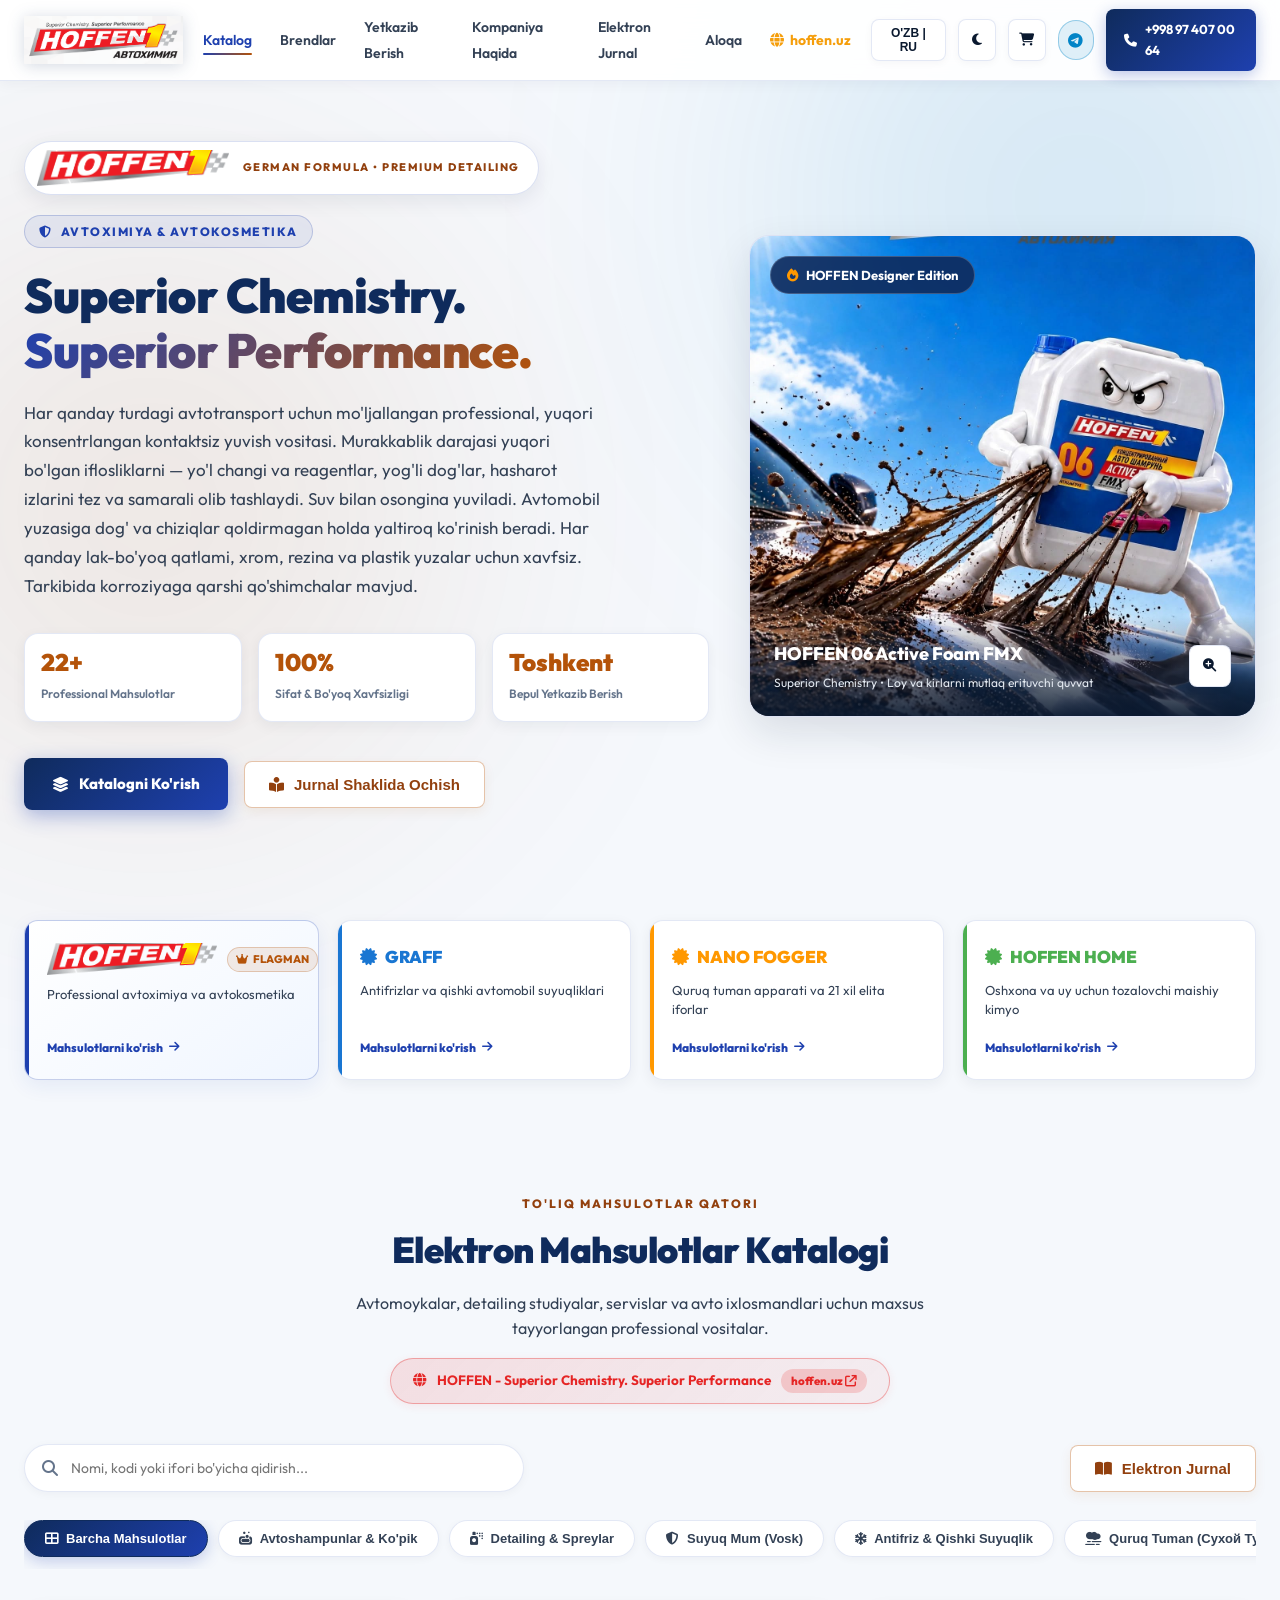
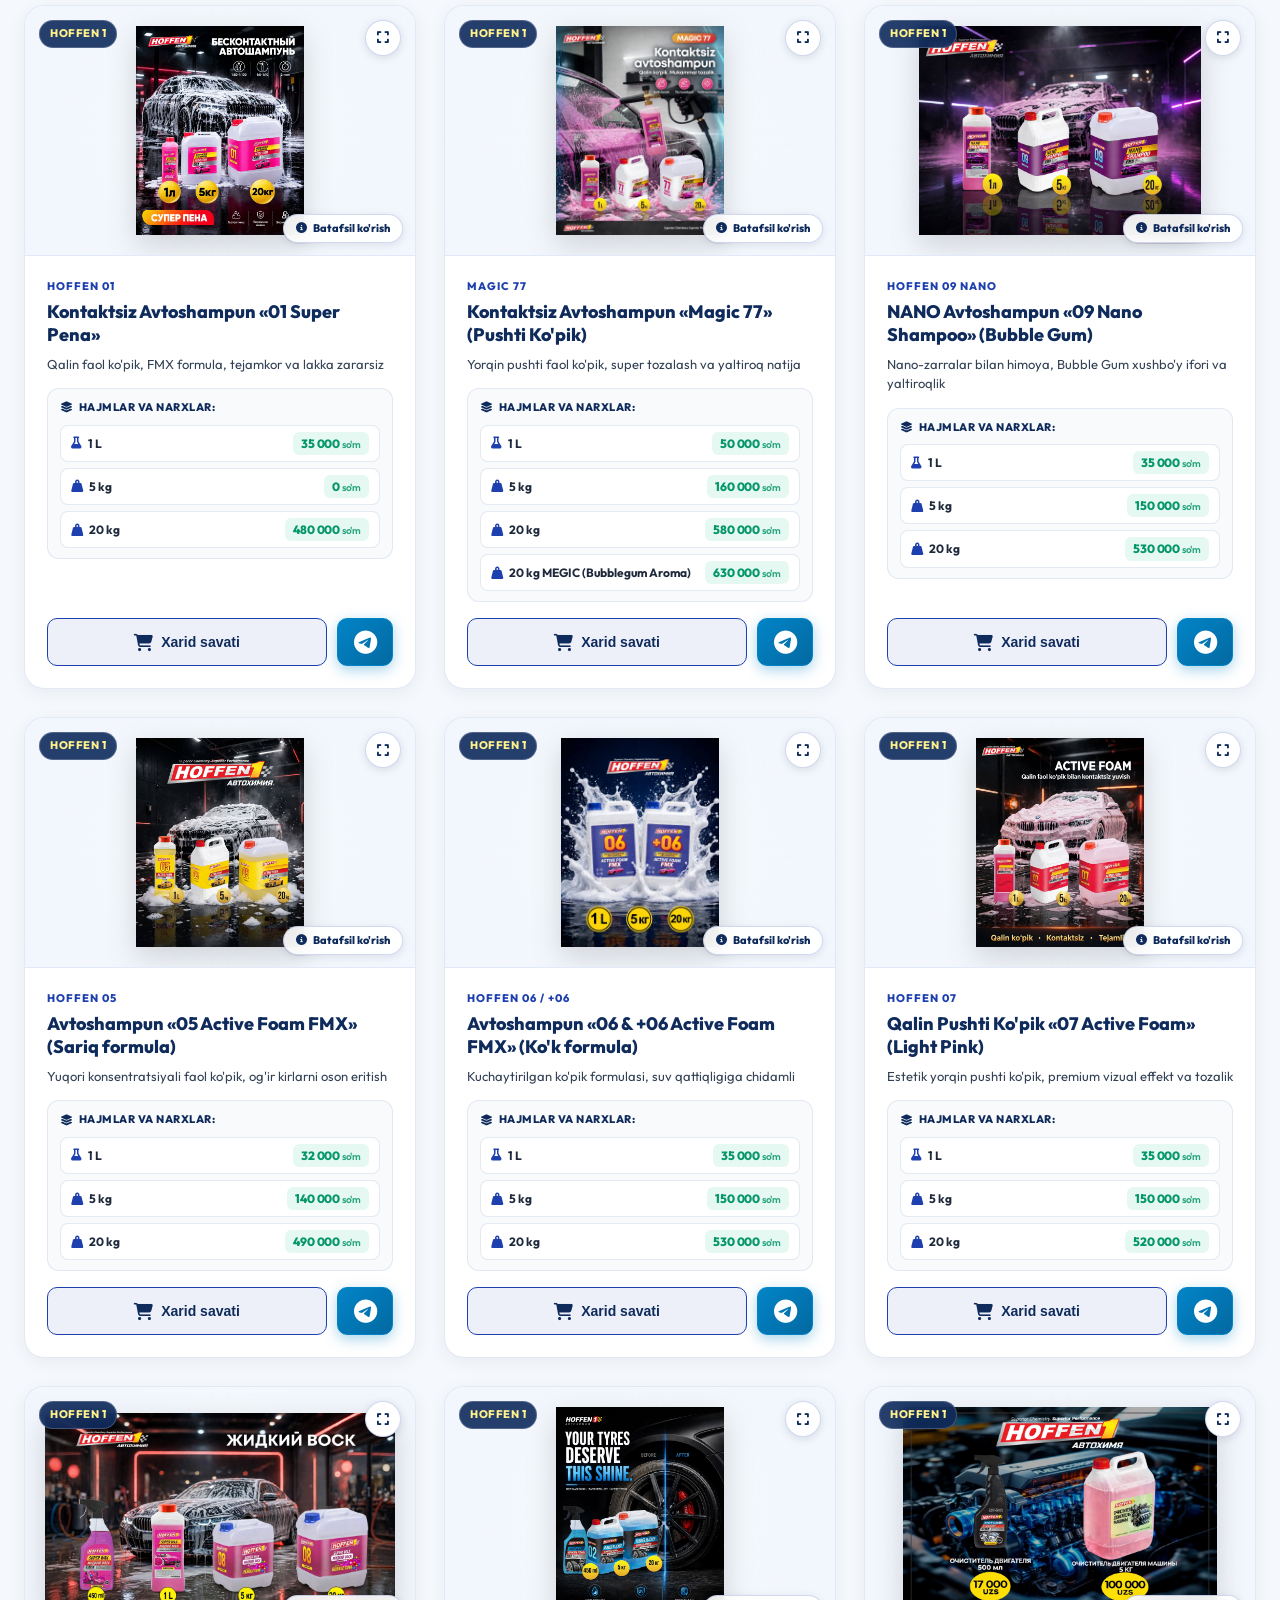
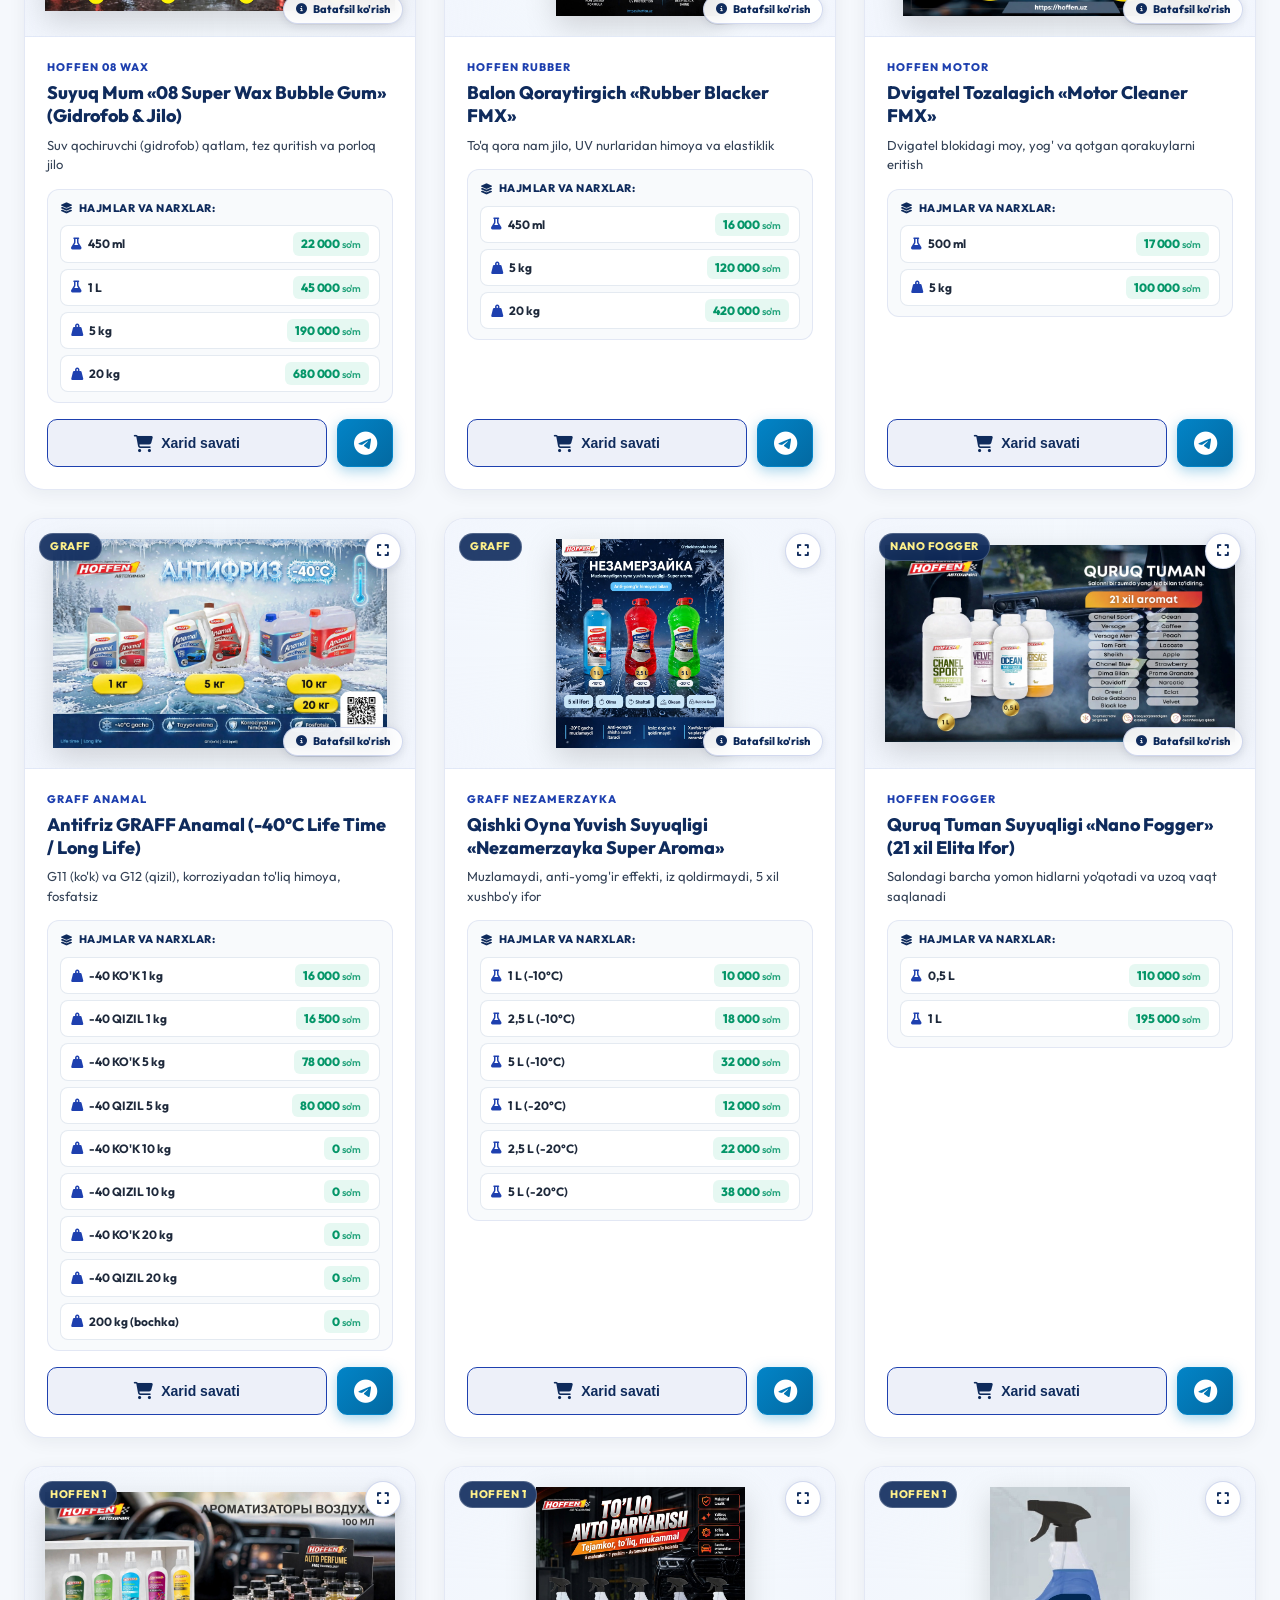
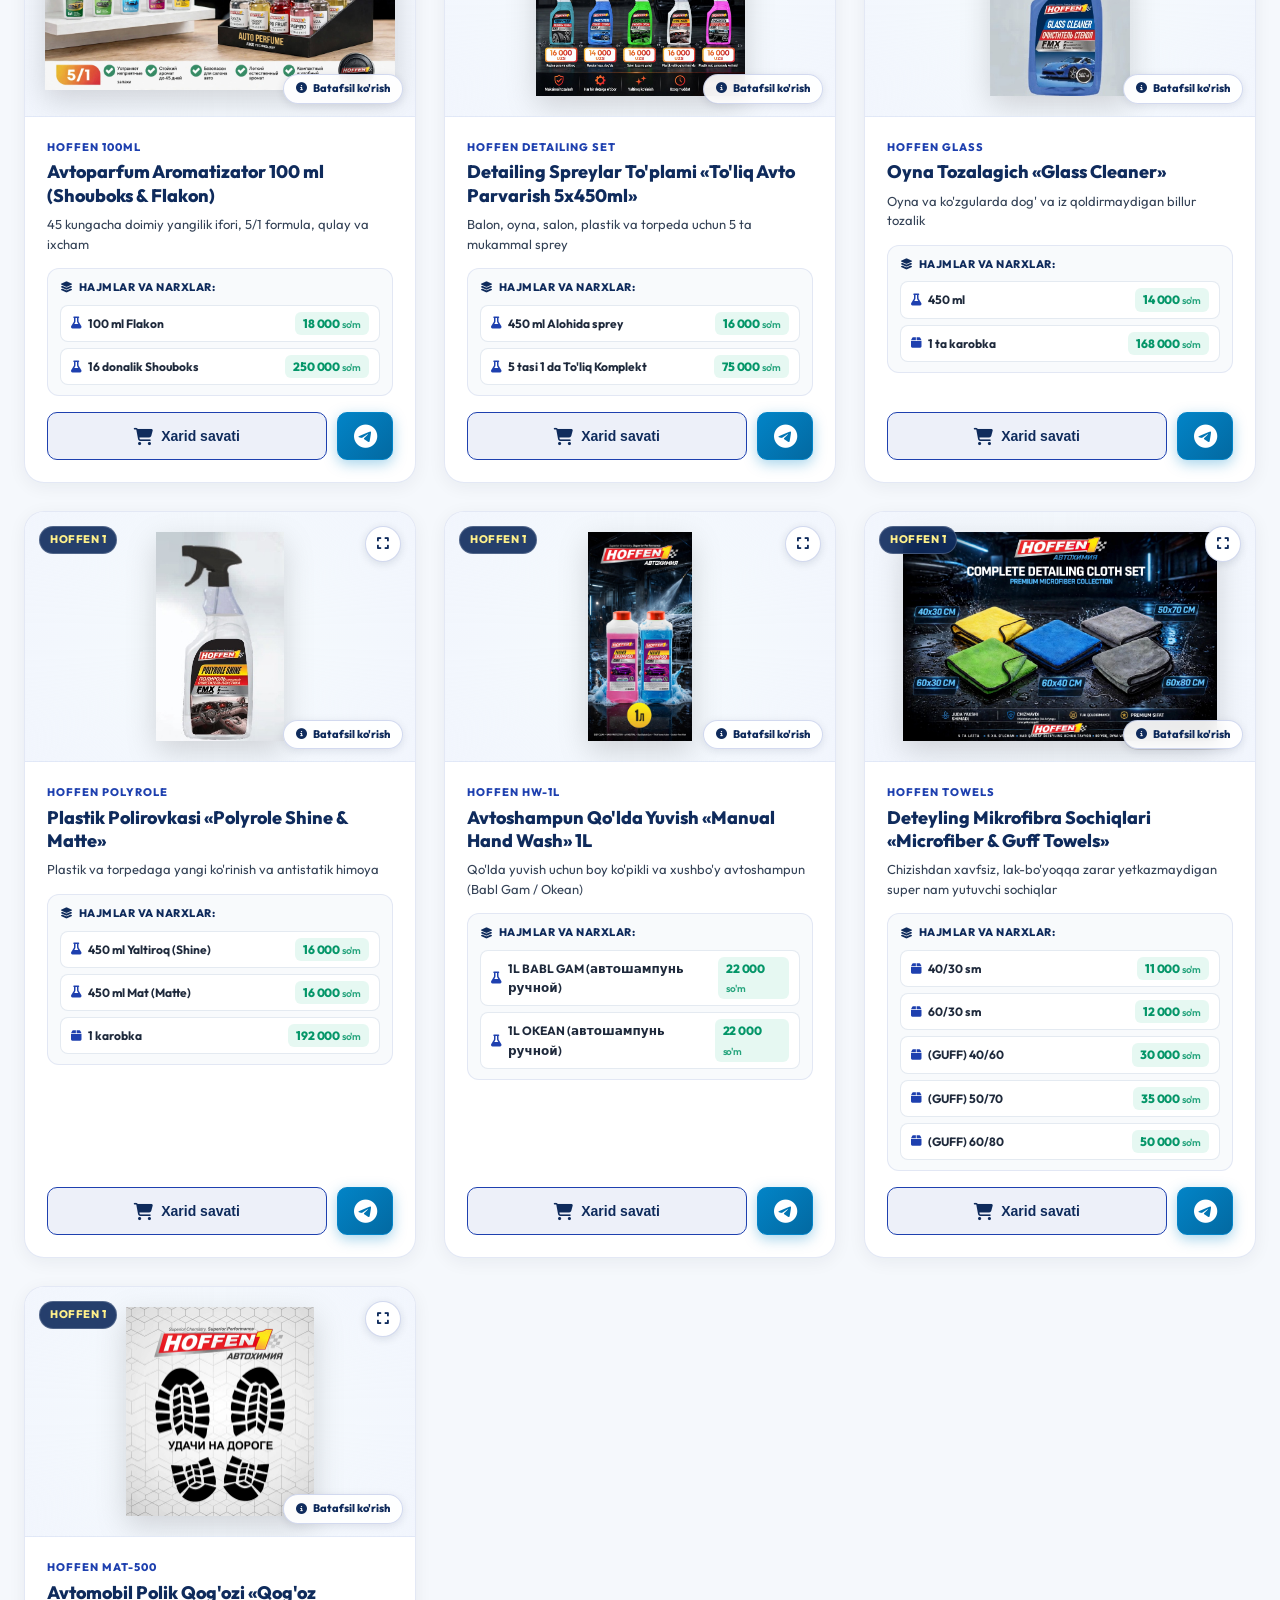
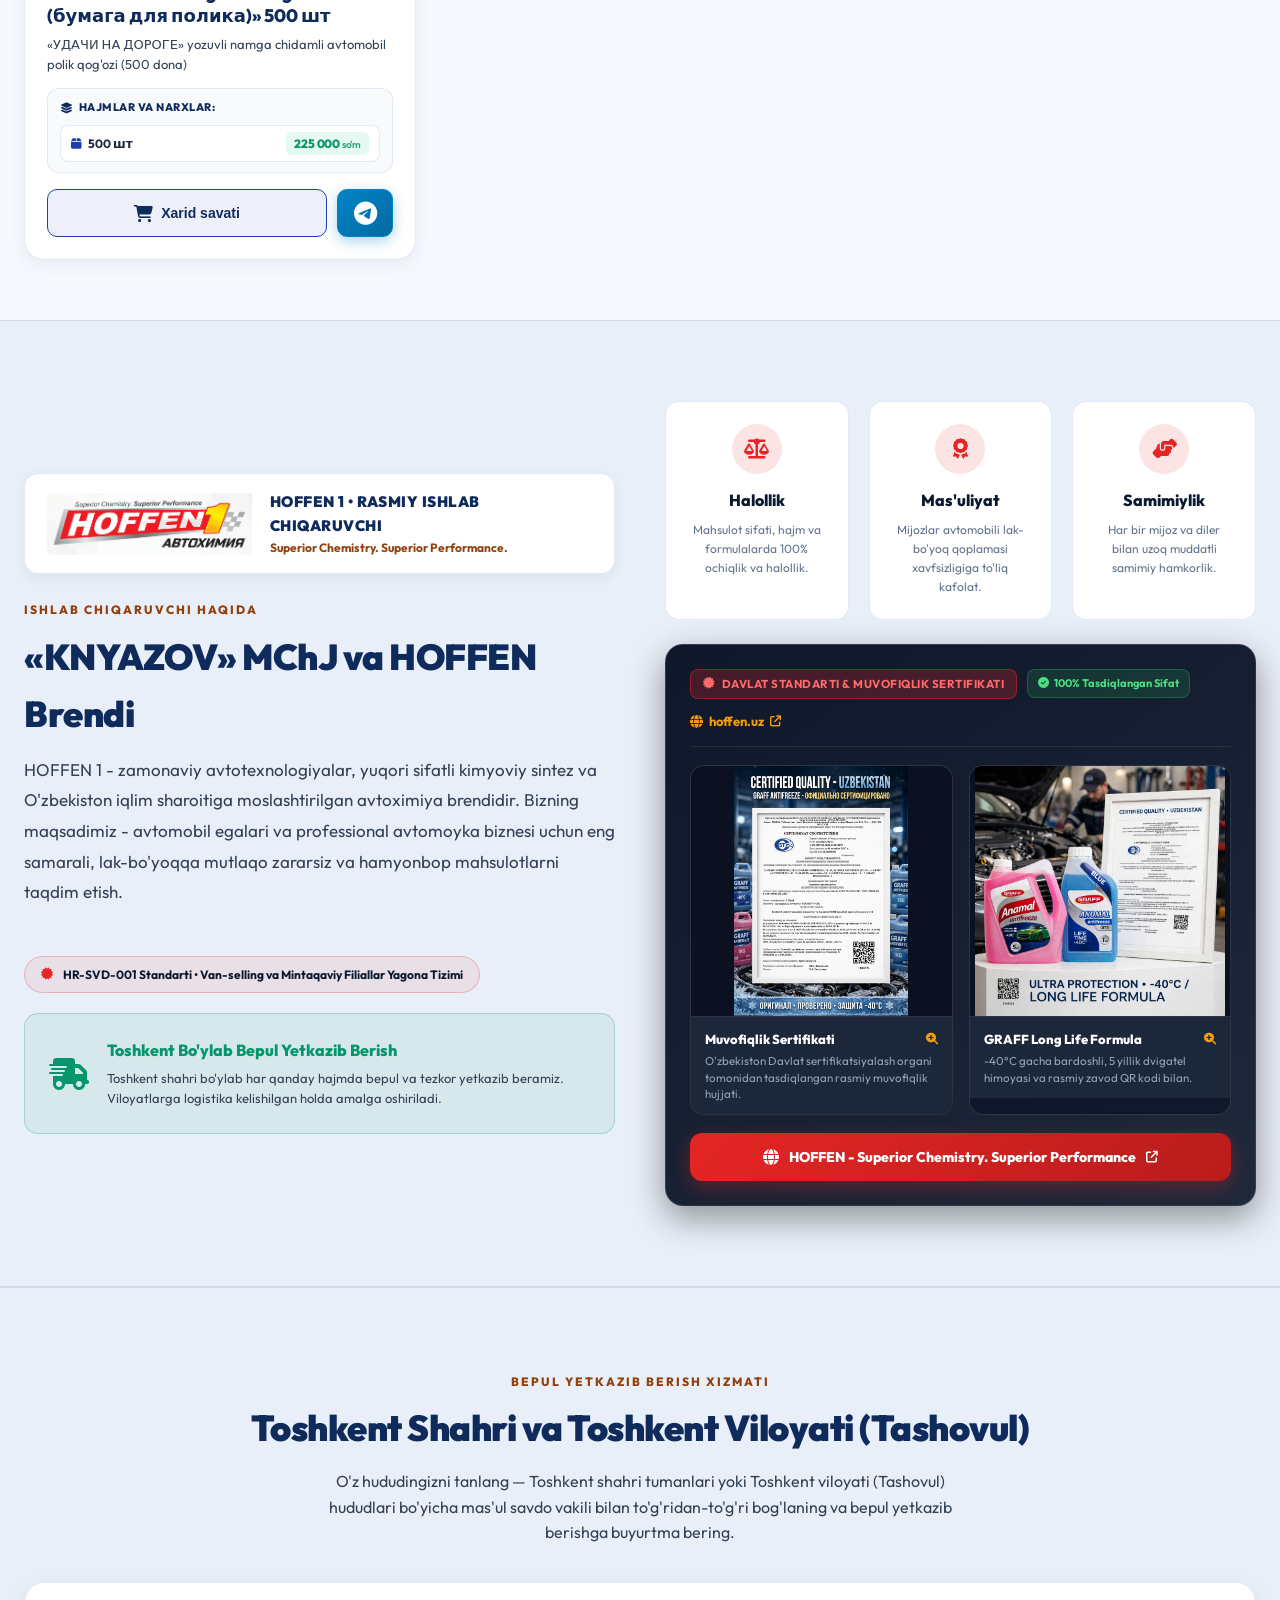
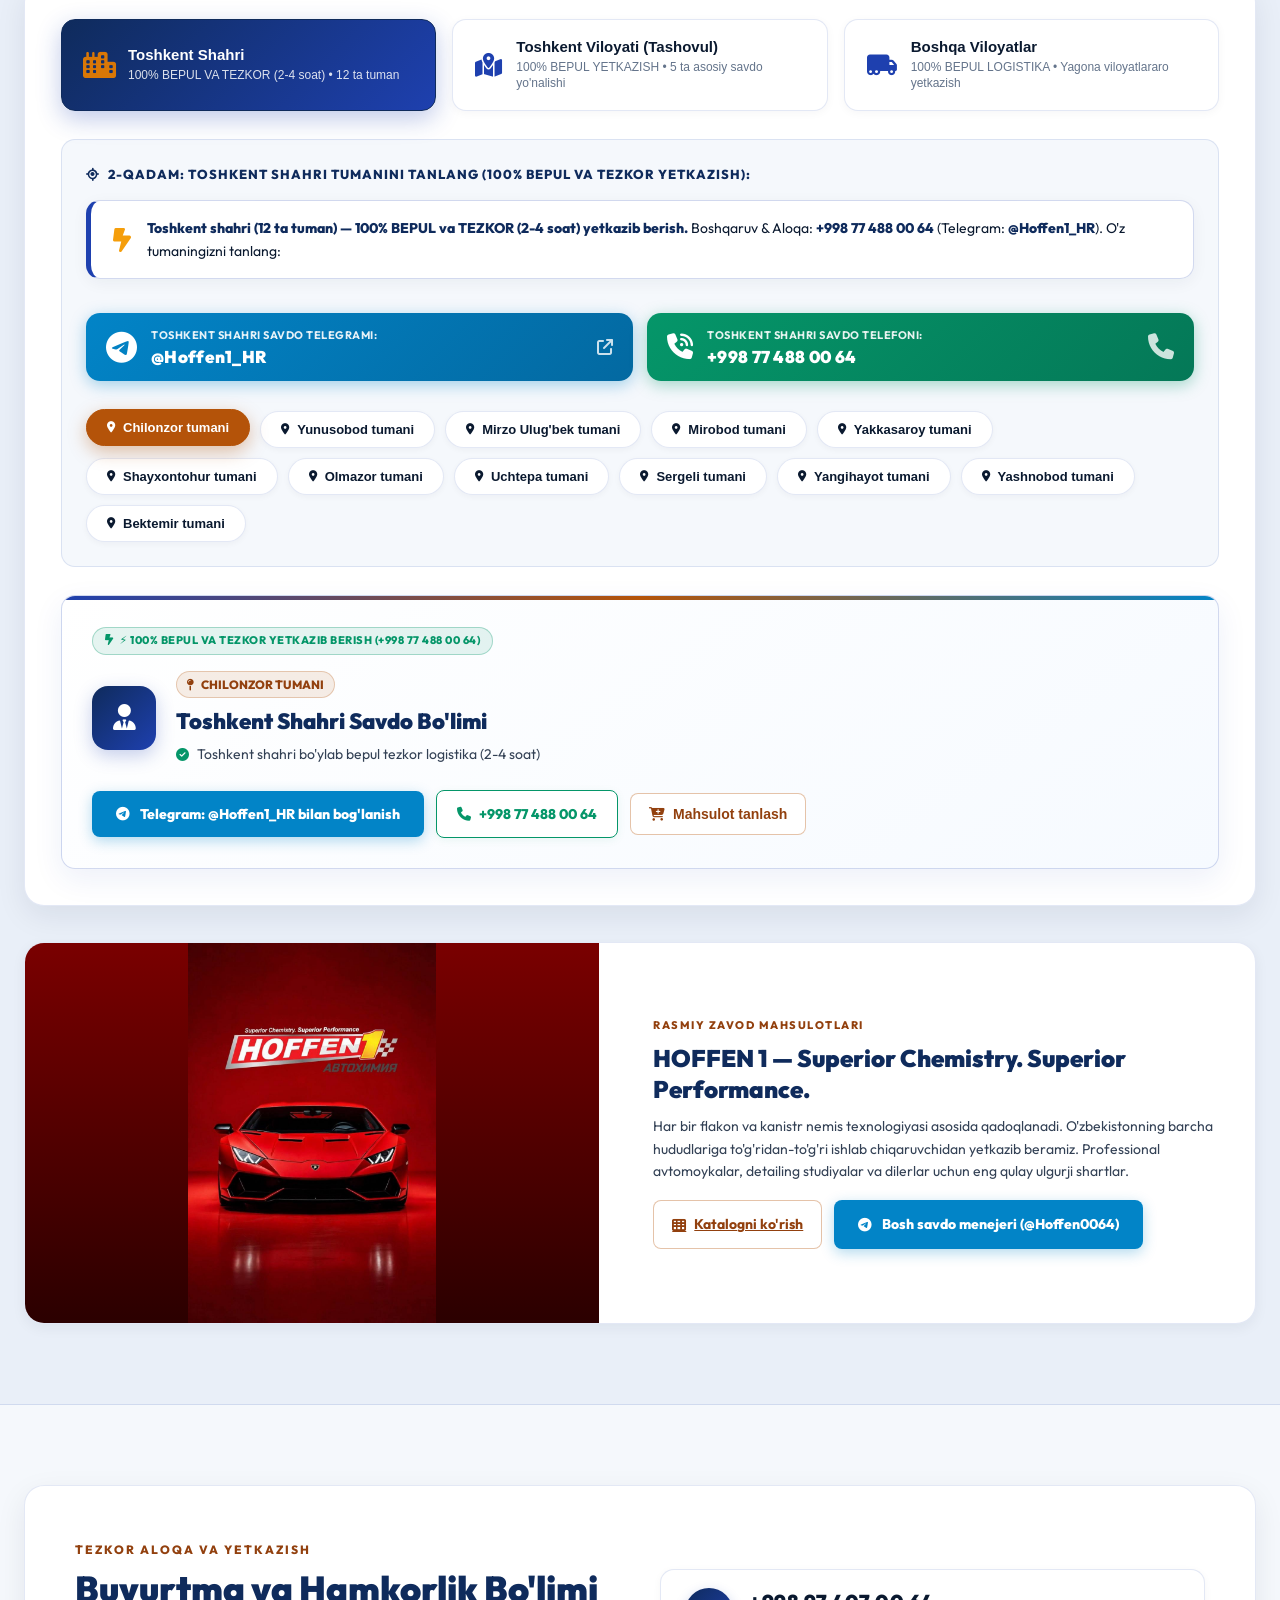
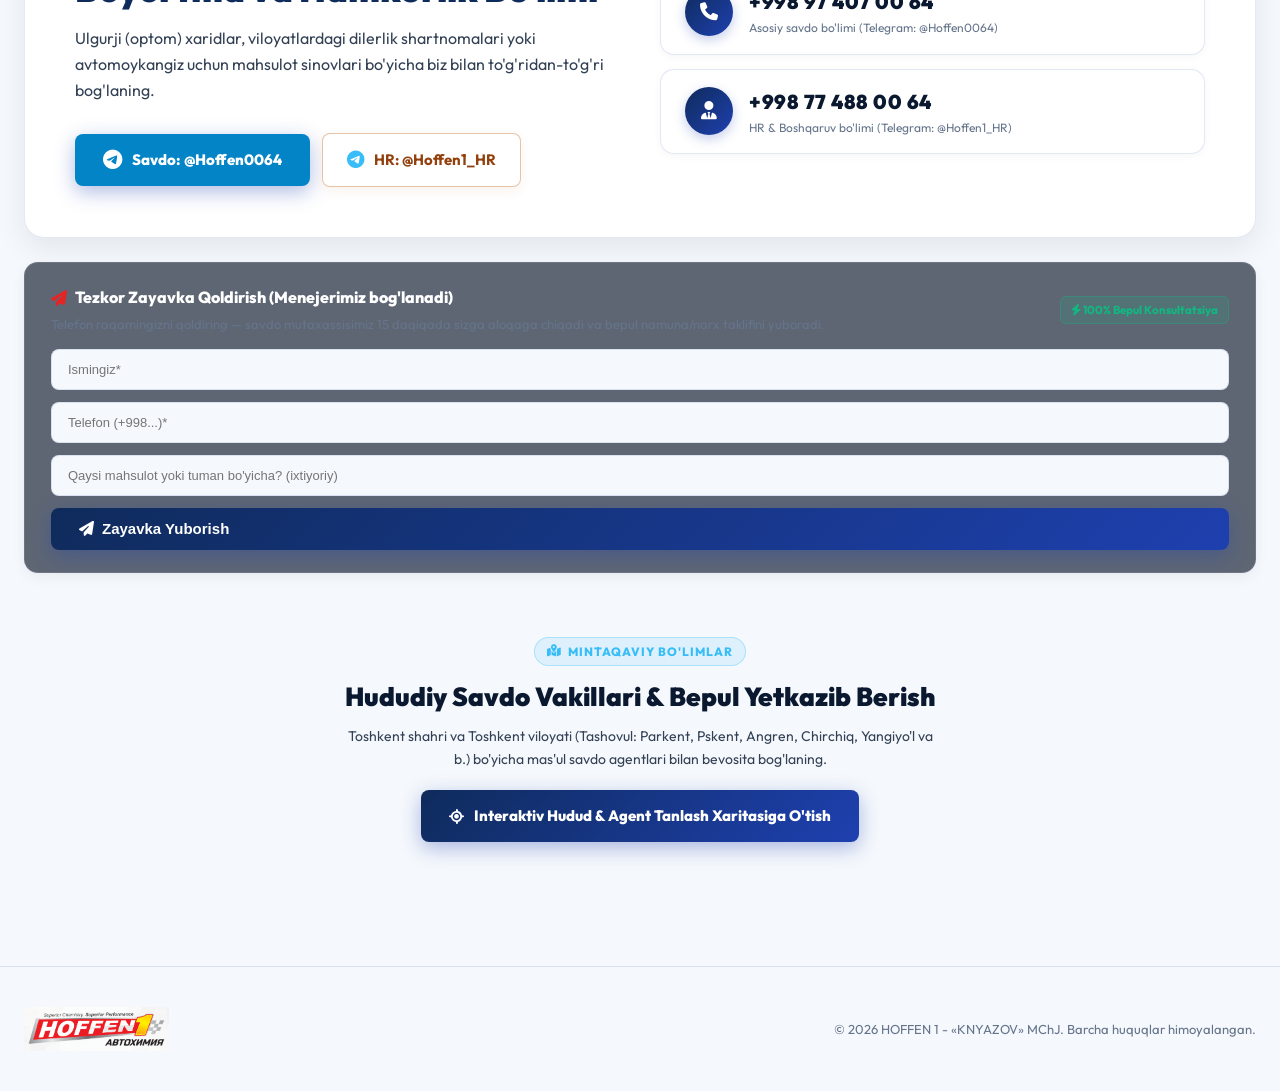
==== commit 5239f89c: "Update index.html with footer admin panel link" ====
--- a/index.html
+++ b/index.html
@@ -540,9 +540,14 @@
 
       <div class="footer-copy" data-i18n="footer_copy">
         © 2026 HOFFEN 1 - «KNYAZOV» MChJ. Barcha huquqlar himoyalangan.
-        <div style="margin-top: 6px;">
+        <div style="margin-top: 10px; display: flex; align-items: center; justify-content: center; gap: 16px; flex-wrap: wrap;">
           <a href="https://hoffen.uz/" target="_blank" rel="noopener noreferrer" style="color: var(--accent-red); font-weight: 700; text-decoration: none; display: inline-flex; align-items: center; gap: 6px;">
             <i class="fa-solid fa-globe"></i> HOFFEN - Superior Chemistry. Superior Performance (hoffen.uz)
+          </a>
+          <span style="opacity: 0.3;">•</span>
+          <a href="admin.html" style="color: var(--text-muted); font-size: 12px; text-decoration: none; display: inline-flex; align-items: center; gap: 5px; opacity: 0.7;" title="Administrator boshqaruv paneli">
+            <i class="fa-solid fa-lock"></i>
+            <span>Boshqaruv Paneli</span>
           </a>
         </div>
       </div>
